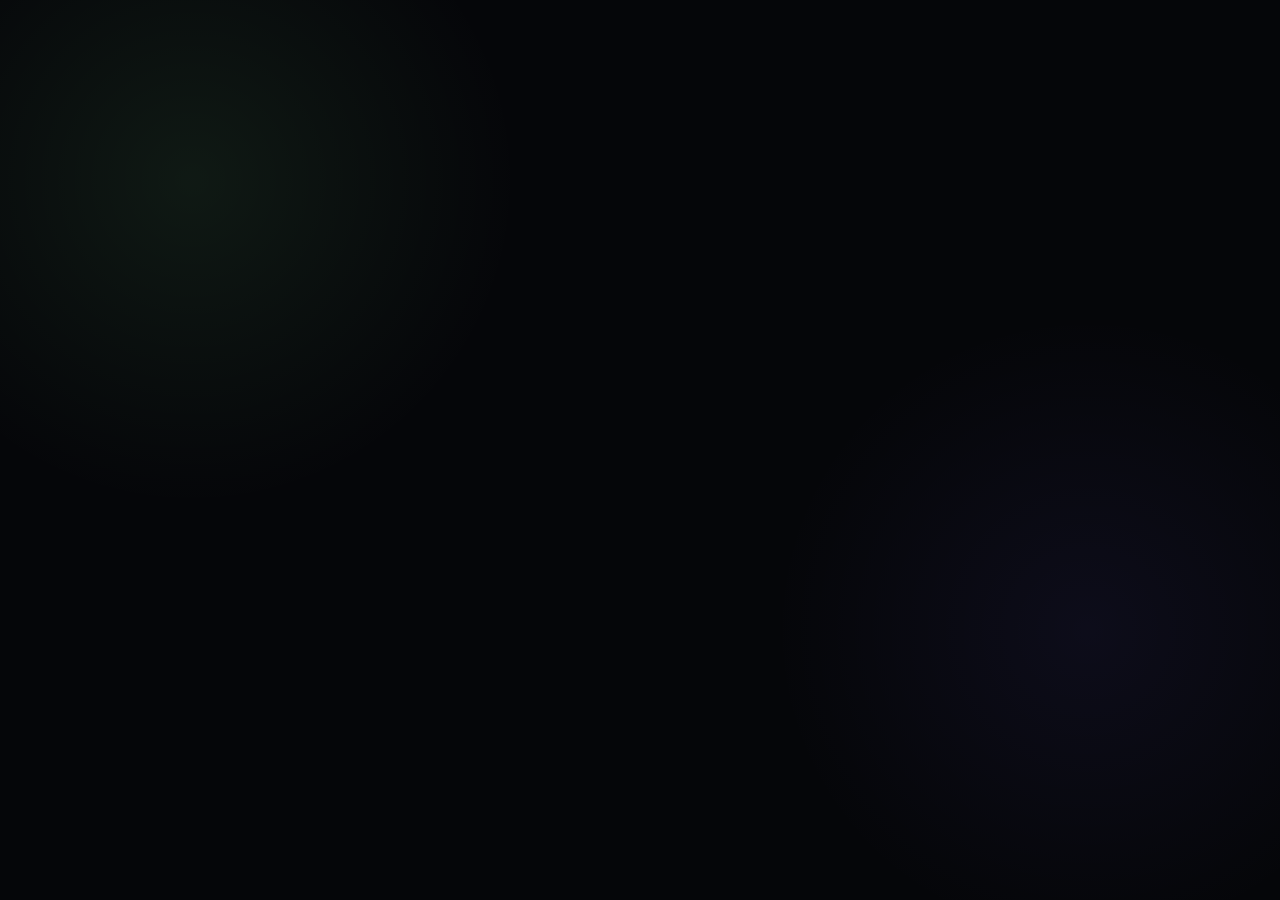
==== index.html @ 301a7017 "Update index.html" ====
<!DOCTYPE html>
<html lang="id">
<head>
<meta charset="UTF-8">
<meta name="viewport" content="width=device-width, initial-scale=1.0">

<meta name="description" content="Website resmi kelas XI IPS 1.">
<title>XI IPS 1 — Class Portal</title>

<style>
/* =====================================================
   GLOBAL
===================================================== */

*{
    box-sizing:border-box;
    margin:0;
    padding:0;
}

html{
    scroll-behavior:smooth;
}

body{
    font-family:Arial,Helvetica,sans-serif;
    background:#050609;
    color:#f5f7f6;
    line-height:1.6;
    overflow-x:hidden;
}

body::before{
    content:"";
    position:fixed;
    inset:0;
    z-index:-3;
    background:
        radial-gradient(circle at 15% 20%,rgba(140,255,152,.08),transparent 25%),
        radial-gradient(circle at 85% 70%,rgba(120,100,255,.07),transparent 25%),
        #050609;
}

a{
    color:inherit;
    text-decoration:none;
}

button,
input,
select{
    font:inherit;
}

button{
    cursor:pointer;
}

.container{
    width:min(1180px,92%);
    margin:auto;
}

.section{
    padding:110px 0;
}

.eyebrow{
    color:#8cff98;
    font-size:11px;
    font-weight:700;
    letter-spacing:3px;
}

.glass-card{
    border:1px solid rgba(255,255,255,.09);
    background:rgba(255,255,255,.045);
    backdrop-filter:blur(20px);
    -webkit-backdrop-filter:blur(20px);
    box-shadow:0 20px 60px rgba(0,0,0,.25);
}

span{
    color:inherit;
}


/* =====================================================
   PREMIUM LOADING
===================================================== */

#page-loader{
    position:fixed;
    inset:0;
    z-index:999999;

    display:flex;
    align-items:center;
    justify-content:center;

    background:
        radial-gradient(
            circle at 50% 45%,
            rgba(140,255,152,.13),
            transparent 32%
        ),
        #050609;

    opacity:1;
    visibility:visible;

    transition:
        opacity .65s ease,
        visibility .65s ease;

    overflow:hidden;
}

#page-loader::before{
    content:"";
    position:absolute;
    width:420px;
    height:420px;
    border-radius:50%;
    background:rgba(140,255,152,.07);
    filter:blur(80px);
    animation:loaderGlow 3s ease-in-out infinite;
}

.loader-content{
    position:relative;
    z-index:2;
    width:min(380px,85%);
    text-align:center;
    animation:loaderEnter .7s cubic-bezier(.2,.8,.2,1);
}

.loader-logo{
    width:76px;
    height:76px;
    margin:0 auto 20px;
    display:flex;
    align-items:center;
    justify-content:center;
    border:1px solid rgba(140,255,152,.35);
    border-radius:22px;
    background:rgba(255,255,255,.045);
    backdrop-filter:blur(20px);
    color:#8cff98;
    font-size:25px;
    font-weight:800;
    letter-spacing:2px;
    box-shadow:
        0 0 25px rgba(140,255,152,.12),
        inset 0 0 25px rgba(140,255,152,.03);
    animation:
        logoFloat 2.4s ease-in-out infinite,
        logoPulse 2s ease-in-out infinite;
}

.loader-title{
    color:#f7f9f8;
    font-size:27px;
    font-weight:800;
}

.loader-subtitle{
    margin-top:5px;
    color:#98a19b;
    font-size:12px;
    letter-spacing:3px;
}

.loader-bar{
    width:100%;
    height:5px;
    margin-top:30px;
    overflow:hidden;
    border-radius:20px;
    background:rgba(255,255,255,.08);
}

.loader-progress{
    width:0;
    height:100%;
    border-radius:20px;
    background:linear-gradient(
        90deg,
        #8cff98,
        #c5ffca,
        #8cff98
    );
    box-shadow:0 0 15px rgba(140,255,152,.7);
    animation:
        loadingProgress 1.8s
        cubic-bezier(.2,.8,.2,1)
        forwards;
}

.loader-status{
    margin-top:14px;
    color:#98a19b;
    font-size:12px;
    transition:opacity .25s ease;
}

#page-loader.loaded{
    opacity:0;
    visibility:hidden;
    pointer-events:none;
}

@keyframes loaderEnter{
    from{
        opacity:0;
        transform:translateY(20px) scale(.97);
    }
    to{
        opacity:1;
        transform:translateY(0) scale(1);
    }
}

@keyframes logoFloat{
    0%,100%{transform:translateY(0)}
    50%{transform:translateY(-7px)}
}

@keyframes logoPulse{
    0%,100%{
        box-shadow:
            0 0 25px rgba(140,255,152,.12),
            inset 0 0 25px rgba(140,255,152,.03);
    }
    50%{
        box-shadow:
            0 0 45px rgba(140,255,152,.25),
            inset 0 0 30px rgba(140,255,152,.06);
    }
}

@keyframes loaderGlow{
    0%,100%{
        transform:scale(.9);
        opacity:.5;
    }
    50%{
        transform:scale(1.15);
        opacity:.8;
    }
}

@keyframes loadingProgress{
    0%{width:0}
    35%{width:38%}
    70%{width:76%}
    100%{width:100%}
}


/* =====================================================
   HEADER
===================================================== */

.site-header{
    position:sticky;
    top:0;
    z-index:1000;
    border-bottom:1px solid rgba(255,255,255,.07);
    background:rgba(5,6,9,.72);
    backdrop-filter:blur(20px);
}

.nav-wrap{
    min-height:76px;
    display:flex;
    align-items:center;
    justify-content:space-between;
    gap:25px;
}

.brand{
    display:flex;
    align-items:center;
    gap:12px;
    min-width:max-content;
}

.brand-logo{
    width:42px;
    height:42px;
    border-radius:13px;
    display:flex;
    align-items:center;
    justify-content:center;
    color:#8cff98;
    font-weight:900;
    border:1px solid rgba(140,255,152,.3);
    background:rgba(140,255,152,.05);
}

.brand strong{
    display:block;
    font-size:15px;
}

.brand small{
    display:block;
    color:#7e8881;
    font-size:10px;
    letter-spacing:1.5px;
}

.site-nav{
    display:flex;
    gap:25px;
    align-items:center;
}

.site-nav a{
    color:#aeb6b0;
    font-size:13px;
    transition:.25s;
}

.site-nav a:hover{
    color:#8cff98;
}

.nav-actions{
    display:flex;
    align-items:center;
    gap:8px;
}

.icon-btn{
    width:38px;
    height:38px;
    border-radius:12px;
    border:1px solid rgba(255,255,255,.09);
    background:rgba(255,255,255,.04);
    color:#fff;
    transition:.25s;
}

.icon-btn:hover{
    color:#8cff98;
    border-color:rgba(140,255,152,.4);
    transform:translateY(-2px);
}

.nav-cta{
    padding:10px 15px;
    border-radius:12px;
    background:#8cff98;
    color:#071008;
    font-size:12px;
    font-weight:800;
}

.mobile-only{
    display:none;
}


/* =====================================================
   HERO
===================================================== */

.hero{
    min-height:calc(100vh - 76px);
    display:flex;
    align-items:center;
    padding:90px 0;
}

.hero-grid{
    display:grid;
    grid-template-columns:1.05fr .95fr;
    gap:70px;
    align-items:center;
}

.status-pill{
    width:max-content;
    display:flex;
    align-items:center;
    gap:8px;
    padding:8px 12px;
    border-radius:30px;
    border:1px solid rgba(140,255,152,.15);
    background:rgba(140,255,152,.04);
    color:#b5c0b8;
    font-size:10px;
    letter-spacing:1px;
}

.status-dot{
    width:7px;
    height:7px;
    border-radius:50%;
    background:#8cff98;
    box-shadow:0 0 12px #8cff98;
}

.status-arrow{
    color:#8cff98;
}

.hero h1{
    margin-top:20px;
    font-size:clamp(46px,7vw,82px);
    line-height:.98;
    letter-spacing:-4px;
}

.hero h1 span,
.section-heading h2 span,
.hero-card h2 span,
.closing h2 span{
    color:#8cff98;
}

.hero-lead{
    max-width:600px;
    margin-top:25px;
    color:#919b94;
    font-size:16px;
}

.hero-actions{
    display:flex;
    gap:12px;
    margin-top:30px;
    flex-wrap:wrap;
}

.btn{
    display:inline-flex;
    align-items:center;
    justify-content:center;
    gap:10px;
    padding:13px 18px;
    border-radius:13px;
    font-size:13px;
    font-weight:700;
    border:1px solid rgba(255,255,255,.1);
    transition:.25s;
}

.btn:hover{
    transform:translateY(-3px);
}

.btn-primary{
    color:#071008;
    background:#8cff98;
}

.btn-ghost{
    color:#fff;
    background:rgba(255,255,255,.04);
}

.hero-meta{
    display:flex;
    gap:40px;
    margin-top:50px;
}

.hero-meta div{
    display:flex;
    flex-direction:column;
}

.hero-meta strong{
    font-size:24px;
}

.hero-meta span{
    color:#707a73;
    font-size:11px;
}

.hero-card{
    padding:30px;
    border-radius:30px;
}

.hero-card-top{
    display:flex;
    justify-content:space-between;
}

.mini-label,
.hero-card-kicker{
    color:#707b73;
    font-size:10px;
    letter-spacing:2px;
}

.live-chip{
    display:flex;
    align-items:center;
    gap:7px;
    font-size:10px;
    color:#8cff98;
}

.live-chip i{
    width:6px;
    height:6px;
    border-radius:50%;
    background:#8cff98;
    box-shadow:0 0 10px #8cff98;
}

.hero-card-main{
    display:flex;
    justify-content:space-between;
    align-items:center;
    gap:20px;
    padding:60px 0;
}

.hero-card h2{
    font-size:42px;
    line-height:1;
    margin-top:8px;
}

.hero-card p{
    max-width:350px;
    margin-top:15px;
    color:#7d8780;
    font-size:13px;
}

.hero-orb{
    width:130px;
    height:130px;
    flex:none;
    border-radius:40px;
    display:flex;
    align-items:center;
    justify-content:center;
    border:1px solid rgba(140,255,152,.3);
    background:
        radial-gradient(circle,#8cff9822,transparent 65%),
        #111611;
    color:#8cff98;
    font-size:35px;
    font-weight:900;
    box-shadow:0 0 50px rgba(140,255,152,.1);
}

.hero-card-stats{
    display:grid;
    grid-template-columns:repeat(3,1fr);
    border-top:1px solid rgba(255,255,255,.08);
    padding-top:20px;
    gap:15px;
}

.hero-card-stats span{
    display:block;
    color:#69736c;
    font-size:10px;
}

.hero-card-stats strong{
    display:block;
    margin-top:5px;
    font-size:12px;
}


/* =====================================================
   SECTION
===================================================== */

.section-heading{
    display:flex;
    justify-content:space-between;
    gap:40px;
    align-items:end;
    margin-bottom:45px;
}

.section-heading h2{
    margin-top:10px;
    font-size:clamp(40px,5vw,65px);
    line-height:.95;
    letter-spacing:-3px;
}

.section-heading > p{
    max-width:430px;
    color:#7f8982;
    font-size:14px;
}


/* =====================================================
   FEATURES
===================================================== */

.feature-grid{
    display:grid;
    grid-template-columns:repeat(3,1fr);
    gap:16px;
}

.feature-card{
    position:relative;
    padding:30px;
    min-height:240px;
    border-radius:24px;
    transition:.3s;
}

.feature-card:hover{
    transform:translateY(-6px);
    border-color:rgba(140,255,152,.2);
}

.card-index{
    color:#5d675f;
    font-size:10px;
}

.feature-icon{
    color:#8cff98;
    font-size:30px;
    margin:25px 0 15px;
}

.feature-card h3{
    font-size:18px;
}

.feature-card p{
    margin-top:8px;
    color:#78827b;
    font-size:13px;
}


/* =====================================================
   SISWA
===================================================== */

.toolbar{
    display:flex;
    gap:12px;
    padding:14px;
    border-radius:18px;
    margin-bottom:25px;
}

.search-field{
    flex:1;
    display:flex;
    align-items:center;
    gap:10px;
}

.search-field span{
    color:#8cff98;
    font-size:20px;
}

.search-field input{
    width:100%;
    border:0;
    outline:0;
    background:none;
    color:#fff;
}

.toolbar select{
    min-width:130px;
    border:1px solid rgba(255,255,255,.08);
    border-radius:11px;
    background:#101211;
    color:#fff;
    padding:8px 12px;
    outline:0;
}

.student-grid{
    display:grid;
    grid-template-columns:repeat(3,1fr);
    gap:12px;
}

.student-card{
    display:flex;
    align-items:center;
    gap:13px;
    padding:17px;
    border-radius:18px;
}

.avatar{
    width:45px;
    height:45px;
    border-radius:14px;
    display:flex;
    align-items:center;
    justify-content:center;
    flex:none;
    background:rgba(140,255,152,.08);
    border:1px solid rgba(140,255,152,.18);
    color:#8cff98;
    font-size:12px;
    font-weight:800;
}

.student-card h3{
    font-size:13px;
}

.student-card p{
    color:#707a73;
    font-size:10px;
}

.tag{
    margin-left:auto;
    padding:5px 8px;
    border-radius:8px;
    background:rgba(140,255,152,.07);
    color:#8cff98;
    font-size:9px;
    white-space:nowrap;
}


/* =====================================================
   JADWAL
===================================================== */

.schedule{
    overflow:hidden;
    border-radius:22px;
}

.schedule-row{
    display:grid;
    grid-template-columns:150px 1fr 200px;
    gap:20px;
    padding:17px 22px;
    border-bottom:1px solid rgba(255,255,255,.06);
    font-size:13px;
}

.schedule-row:last-child{
    border-bottom:0;
}

.schedule-row span:last-child{
    color:#8cff98;
}

.schedule-head{
    color:#667069;
    font-size:10px;
    letter-spacing:1px;
    text-transform:uppercase;
}


/* =====================================================
   NEXT CLASS
===================================================== */

.next-class{
    margin-top:25px;
    padding:22px;
    border-radius:20px;
    display:flex;
    align-items:center;
    justify-content:space-between;
    gap:20px;
}

.next-class small{
    color:#69736c;
}

.next-class strong{
    display:block;
    margin-top:3px;
    color:#8cff98;
    font-size:20px;
}


/* =====================================================
   TUGAS
===================================================== */

.task-grid{
    display:grid;
    grid-template-columns:repeat(3,1fr);
    gap:16px;
}

.task-card{
    padding:25px;
    border-radius:22px;
}

.task-top{
    display:flex;
    justify-content:space-between;
    align-items:center;
}

.done-button{
    width:30px;
    height:30px;
    border-radius:50%;
    border:1px solid rgba(140,255,152,.3);
    background:transparent;
    color:#8cff98;
}

.task-card h3{
    margin-top:22px;
    font-size:17px;
}

.task-card p{
    margin-top:8px;
    color:#747e77;
    font-size:12px;
}

.task-date{
    display:block;
    margin-top:20px;
    color:#8cff98;
    font-size:10px;
}


/* =====================================================
   CLASS MOMENTS
===================================================== */

.class-moments{
    padding:110px 0;
}

.moments-header{
    display:flex;
    justify-content:space-between;
    align-items:end;
    gap:30px;
    margin-bottom:35px;
}

.moments-header h2{
    margin-top:10px;
    font-size:clamp(40px,5vw,65px);
    line-height:.95;
    letter-spacing:-3px;
}

.moments-header h2 span{
    color:#8cff98;
}

.moments-header p{
    max-width:420px;
    color:#7c867f;
    font-size:13px;
}

.add-photo{
    display:inline-flex;
    align-items:center;
    gap:8px;
    padding:12px 16px;
    border:1px solid rgba(140,255,152,.2);
    border-radius:12px;
    background:rgba(140,255,152,.07);
    color:#8cff98;
    font-weight:700;
    font-size:12px;
}

.add-photo:hover{
    background:rgba(140,255,152,.13);
}

#gallery{
    display:grid;
    grid-template-columns:repeat(4,1fr);
    gap:15px;
}

.photo-card{
    position:relative;
    min-height:220px;
    overflow:hidden;
    border-radius:22px;
    border:1px solid rgba(255,255,255,.08);
    background:#0d100e;
}

.photo-card img{
    width:100%;
    height:220px;
    display:block;
    object-fit:cover;
}

.photo-overlay{
    position:absolute;
    inset:auto 0 0;
    padding:15px;
    display:flex;
    justify-content:space-between;
    align-items:center;
    background:linear-gradient(transparent,rgba(0,0,0,.85));
}

.photo-name{
    color:#fff;
    font-size:11px;
}

.delete-photo{
    width:32px;
    height:32px;
    display:flex;
    align-items:center;
    justify-content:center;
    border:1px solid rgba(255,255,255,.12);
    border-radius:10px;
    background:rgba(0,0,0,.45);
    color:#ff7777;
}

.empty-gallery{
    grid-column:1/-1;
    padding:55px 20px;
    text-align:center;
    border:1px dashed rgba(255,255,255,.1);
    border-radius:22px;
    color:#667069;
}

.empty-gallery strong{
    display:block;
    color:#9aa39c;
    margin-bottom:5px;
}


/* =====================================================
   GALERI
===================================================== */

.gallery-grid{
    display:grid;
    grid-template-columns:repeat(4,1fr);
    gap:15px;
}

.gallery-card{
    text-align:left;
    padding:0;
    overflow:hidden;
    border:1px solid rgba(255,255,255,.08);
    border-radius:22px;
    background:#0c0f0d;
    color:#fff;
    transition:.3s;
}

.gallery-card:hover{
    transform:translateY(-6px);
    border-color:rgba(140,255,152,.3);
}

.gallery-art{
    height:200px;
    display:flex;
    align-items:center;
    justify-content:center;
    font-size:45px;
}

.gallery-art.green{
    background:radial-gradient(circle,#8cff9820,transparent 60%),#101610;
}

.gallery-art.blue{
    background:radial-gradient(circle,#6fa8ff20,transparent 60%),#0d1015;
}

.gallery-art.amber{
    background:radial-gradient(circle,#ffc66f20,transparent 60%),#15120d;
}

.gallery-art.purple{
    background:radial-gradient(circle,#a87cff20,transparent 60%),#120e16;
}

.gallery-card > span{
    display:flex;
    justify-content:space-between;
    padding:17px;
    font-size:12px;
}


/* =====================================================
   PENGUMUMAN
===================================================== */

.announcement{
    display:flex;
    align-items:center;
    justify-content:space-between;
    gap:30px;
    padding:45px;
    border-radius:30px;
}

.announcement h2{
    margin-top:10px;
    font-size:42px;
    line-height:1;
}

.announcement h2 span{
    color:#8cff98;
}

.announcement p:not(.eyebrow){
    margin-top:15px;
    color:#78827b;
    font-size:13px;
}


/* =====================================================
   CLOSING
===================================================== */

.closing{
    padding:130px 0;
    text-align:center;
}

.closing h2{
    margin-top:15px;
    font-size:clamp(45px,7vw,80px);
    line-height:.95;
    letter-spacing:-4px;
}

.closing p:not(.eyebrow){
    margin:20px auto 30px;
    color:#78827b;
}


/* =====================================================
   FOOTER
===================================================== */

.site-footer{
    padding:65px 0 25px;
    border-top:1px solid rgba(255,255,255,.07);
    background:#040505;
}

.footer-grid{
    display:grid;
    grid-template-columns:2fr 1fr 1fr 1fr;
    gap:40px;
}

.footer-grid h4{
    margin-bottom:15px;
    font-size:12px;
    color:#fff;
}

.footer-grid a,
.footer-grid span{
    display:block;
    margin-bottom:8px;
    color:#69736c;
    font-size:11px;
}

.footer-grid a:hover{
    color:#8cff98;
}

.footer-note{
    max-width:300px;
    margin-top:15px;
    color:#626c65;
    font-size:11px;
}

.footer-bottom{
    display:flex;
    justify-content:space-between;
    margin-top:50px;
    padding-top:20px;
    border-top:1px solid rgba(255,255,255,.06);
    color:#4e5751;
    font-size:10px;
}


/* =====================================================
   MODAL
===================================================== */

.modal{
    position:fixed;
    inset:0;
    z-index:99998;
    display:none;
    align-items:center;
    justify-content:center;
    padding:20px;
    background:rgba(0,0,0,.75);
    backdrop-filter:blur(12px);
}

.modal.show{
    display:flex;
}

.modal-card{
    width:min(500px,100%);
    padding:45px;
    border-radius:28px;
    border:1px solid rgba(255,255,255,.1);
    background:#0d100e;
    text-align:center;
}

.modal-icon{
    font-size:45px;
    margin-bottom:20px;
}

.modal-card h2{
    margin-top:10px;
}

.modal-card p:last-child{
    margin-top:10px;
    color:#747e77;
    font-size:13px;
}

.modal-close{
    position:absolute;
    top:25px;
    right:25px;
    width:42px;
    height:42px;
    border:1px solid rgba(255,255,255,.1);
    border-radius:50%;
    background:rgba(255,255,255,.05);
    color:#fff
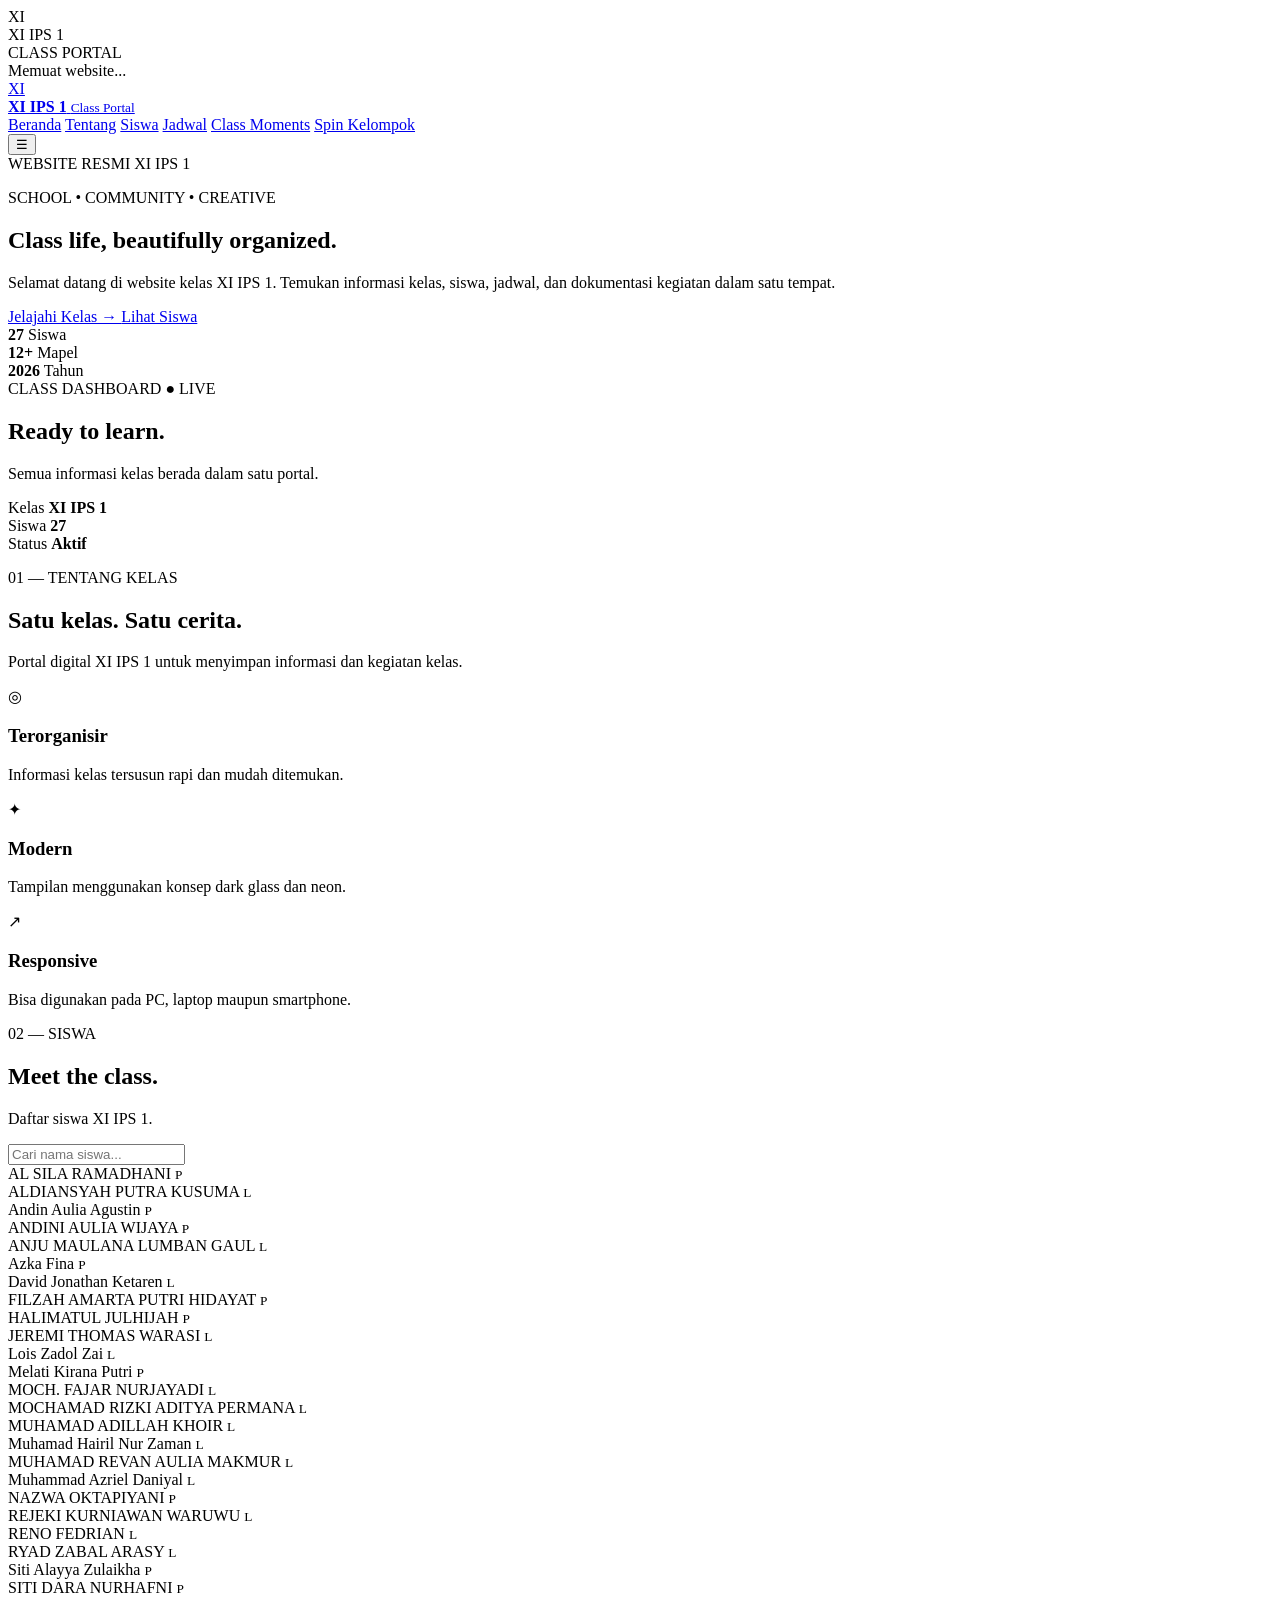
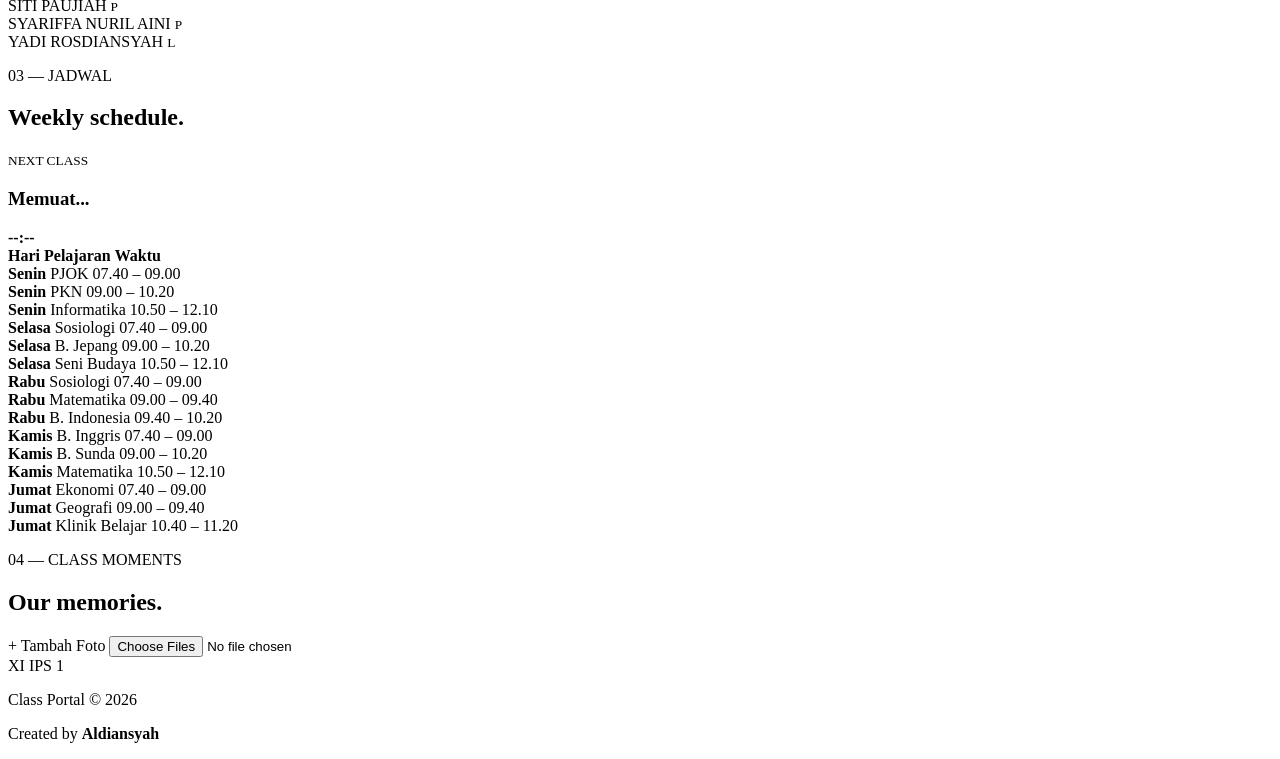
==== commit 680af7d9: "Update index.html" ====
--- a/index.html
+++ b/index.html
@@ -1,1179 +1,482 @@
 <!DOCTYPE html>
 <html lang="id">
 <head>
-<meta charset="UTF-8">
-<meta name="viewport" content="width=device-width, initial-scale=1.0">
-
-<meta name="description" content="Website resmi kelas XI IPS 1.">
-<title>XI IPS 1 — Class Portal</title>
-
-<style>
-/* =====================================================
-   GLOBAL
-===================================================== */
-
-*{
-    box-sizing:border-box;
-    margin:0;
-    padding:0;
-}
-
-html{
-    scroll-behavior:smooth;
-}
-
-body{
-    font-family:Arial,Helvetica,sans-serif;
-    background:#050609;
-    color:#f5f7f6;
-    line-height:1.6;
-    overflow-x:hidden;
-}
-
-body::before{
-    content:"";
-    position:fixed;
-    inset:0;
-    z-index:-3;
-    background:
-        radial-gradient(circle at 15% 20%,rgba(140,255,152,.08),transparent 25%),
-        radial-gradient(circle at 85% 70%,rgba(120,100,255,.07),transparent 25%),
-        #050609;
-}
-
-a{
-    color:inherit;
-    text-decoration:none;
-}
-
-button,
-input,
-select{
-    font:inherit;
-}
-
-button{
-    cursor:pointer;
-}
-
-.container{
-    width:min(1180px,92%);
-    margin:auto;
-}
-
-.section{
-    padding:110px 0;
-}
-
-.eyebrow{
-    color:#8cff98;
-    font-size:11px;
-    font-weight:700;
-    letter-spacing:3px;
-}
-
-.glass-card{
-    border:1px solid rgba(255,255,255,.09);
-    background:rgba(255,255,255,.045);
-    backdrop-filter:blur(20px);
-    -webkit-backdrop-filter:blur(20px);
-    box-shadow:0 20px 60px rgba(0,0,0,.25);
-}
-
-span{
-    color:inherit;
-}
-
-
-/* =====================================================
-   PREMIUM LOADING
-===================================================== */
-
-#page-loader{
-    position:fixed;
-    inset:0;
-    z-index:999999;
-
-    display:flex;
-    align-items:center;
-    justify-content:center;
-
-    background:
-        radial-gradient(
-            circle at 50% 45%,
-            rgba(140,255,152,.13),
-            transparent 32%
-        ),
-        #050609;
-
-    opacity:1;
-    visibility:visible;
-
-    transition:
-        opacity .65s ease,
-        visibility .65s ease;
-
-    overflow:hidden;
-}
-
-#page-loader::before{
-    content:"";
-    position:absolute;
-    width:420px;
-    height:420px;
-    border-radius:50%;
-    background:rgba(140,255,152,.07);
-    filter:blur(80px);
-    animation:loaderGlow 3s ease-in-out infinite;
-}
-
-.loader-content{
-    position:relative;
-    z-index:2;
-    width:min(380px,85%);
-    text-align:center;
-    animation:loaderEnter .7s cubic-bezier(.2,.8,.2,1);
-}
-
-.loader-logo{
-    width:76px;
-    height:76px;
-    margin:0 auto 20px;
-    display:flex;
-    align-items:center;
-    justify-content:center;
-    border:1px solid rgba(140,255,152,.35);
-    border-radius:22px;
-    background:rgba(255,255,255,.045);
-    backdrop-filter:blur(20px);
-    color:#8cff98;
-    font-size:25px;
-    font-weight:800;
-    letter-spacing:2px;
-    box-shadow:
-        0 0 25px rgba(140,255,152,.12),
-        inset 0 0 25px rgba(140,255,152,.03);
-    animation:
-        logoFloat 2.4s ease-in-out infinite,
-        logoPulse 2s ease-in-out infinite;
-}
-
-.loader-title{
-    color:#f7f9f8;
-    font-size:27px;
-    font-weight:800;
-}
-
-.loader-subtitle{
-    margin-top:5px;
-    color:#98a19b;
-    font-size:12px;
-    letter-spacing:3px;
-}
-
-.loader-bar{
-    width:100%;
-    height:5px;
-    margin-top:30px;
-    overflow:hidden;
-    border-radius:20px;
-    background:rgba(255,255,255,.08);
-}
-
-.loader-progress{
-    width:0;
-    height:100%;
-    border-radius:20px;
-    background:linear-gradient(
-        90deg,
-        #8cff98,
-        #c5ffca,
-        #8cff98
-    );
-    box-shadow:0 0 15px rgba(140,255,152,.7);
-    animation:
-        loadingProgress 1.8s
-        cubic-bezier(.2,.8,.2,1)
-        forwards;
-}
-
-.loader-status{
-    margin-top:14px;
-    color:#98a19b;
-    font-size:12px;
-    transition:opacity .25s ease;
-}
-
-#page-loader.loaded{
-    opacity:0;
-    visibility:hidden;
-    pointer-events:none;
-}
-
-@keyframes loaderEnter{
-    from{
-        opacity:0;
-        transform:translateY(20px) scale(.97);
-    }
-    to{
-        opacity:1;
-        transform:translateY(0) scale(1);
-    }
-}
-
-@keyframes logoFloat{
-    0%,100%{transform:translateY(0)}
-    50%{transform:translateY(-7px)}
-}
-
-@keyframes logoPulse{
-    0%,100%{
-        box-shadow:
-            0 0 25px rgba(140,255,152,.12),
-            inset 0 0 25px rgba(140,255,152,.03);
-    }
-    50%{
-        box-shadow:
-            0 0 45px rgba(140,255,152,.25),
-            inset 0 0 30px rgba(140,255,152,.06);
-    }
-}
-
-@keyframes loaderGlow{
-    0%,100%{
-        transform:scale(.9);
-        opacity:.5;
-    }
-    50%{
-        transform:scale(1.15);
-        opacity:.8;
-    }
-}
-
-@keyframes loadingProgress{
-    0%{width:0}
-    35%{width:38%}
-    70%{width:76%}
-    100%{width:100%}
-}
-
-
-/* =====================================================
-   HEADER
-===================================================== */
-
-.site-header{
-    position:sticky;
-    top:0;
-    z-index:1000;
-    border-bottom:1px solid rgba(255,255,255,.07);
-    background:rgba(5,6,9,.72);
-    backdrop-filter:blur(20px);
-}
-
-.nav-wrap{
-    min-height:76px;
-    display:flex;
-    align-items:center;
-    justify-content:space-between;
-    gap:25px;
-}
-
-.brand{
-    display:flex;
-    align-items:center;
-    gap:12px;
-    min-width:max-content;
-}
-
-.brand-logo{
-    width:42px;
-    height:42px;
-    border-radius:13px;
-    display:flex;
-    align-items:center;
-    justify-content:center;
-    color:#8cff98;
-    font-weight:900;
-    border:1px solid rgba(140,255,152,.3);
-    background:rgba(140,255,152,.05);
-}
-
-.brand strong{
-    display:block;
-    font-size:15px;
-}
-
-.brand small{
-    display:block;
-    color:#7e8881;
-    font-size:10px;
-    letter-spacing:1.5px;
-}
-
-.site-nav{
-    display:flex;
-    gap:25px;
-    align-items:center;
-}
-
-.site-nav a{
-    color:#aeb6b0;
-    font-size:13px;
-    transition:.25s;
-}
-
-.site-nav a:hover{
-    color:#8cff98;
-}
-
-.nav-actions{
-    display:flex;
-    align-items:center;
-    gap:8px;
-}
-
-.icon-btn{
-    width:38px;
-    height:38px;
-    border-radius:12px;
-    border:1px solid rgba(255,255,255,.09);
-    background:rgba(255,255,255,.04);
-    color:#fff;
-    transition:.25s;
-}
-
-.icon-btn:hover{
-    color:#8cff98;
-    border-color:rgba(140,255,152,.4);
-    transform:translateY(-2px);
-}
-
-.nav-cta{
-    padding:10px 15px;
-    border-radius:12px;
-    background:#8cff98;
-    color:#071008;
-    font-size:12px;
-    font-weight:800;
-}
-
-.mobile-only{
-    display:none;
-}
-
-
-/* =====================================================
-   HERO
-===================================================== */
-
-.hero{
-    min-height:calc(100vh - 76px);
-    display:flex;
-    align-items:center;
-    padding:90px 0;
-}
-
-.hero-grid{
-    display:grid;
-    grid-template-columns:1.05fr .95fr;
-    gap:70px;
-    align-items:center;
-}
-
-.status-pill{
-    width:max-content;
-    display:flex;
-    align-items:center;
-    gap:8px;
-    padding:8px 12px;
-    border-radius:30px;
-    border:1px solid rgba(140,255,152,.15);
-    background:rgba(140,255,152,.04);
-    color:#b5c0b8;
-    font-size:10px;
-    letter-spacing:1px;
-}
-
-.status-dot{
-    width:7px;
-    height:7px;
-    border-radius:50%;
-    background:#8cff98;
-    box-shadow:0 0 12px #8cff98;
-}
-
-.status-arrow{
-    color:#8cff98;
-}
-
-.hero h1{
-    margin-top:20px;
-    font-size:clamp(46px,7vw,82px);
-    line-height:.98;
-    letter-spacing:-4px;
-}
-
-.hero h1 span,
-.section-heading h2 span,
-.hero-card h2 span,
-.closing h2 span{
-    color:#8cff98;
-}
-
-.hero-lead{
-    max-width:600px;
-    margin-top:25px;
-    color:#919b94;
-    font-size:16px;
-}
-
-.hero-actions{
-    display:flex;
-    gap:12px;
-    margin-top:30px;
-    flex-wrap:wrap;
-}
-
-.btn{
-    display:inline-flex;
-    align-items:center;
-    justify-content:center;
-    gap:10px;
-    padding:13px 18px;
-    border-radius:13px;
-    font-size:13px;
-    font-weight:700;
-    border:1px solid rgba(255,255,255,.1);
-    transition:.25s;
-}
-
-.btn:hover{
-    transform:translateY(-3px);
-}
-
-.btn-primary{
-    color:#071008;
-    background:#8cff98;
-}
-
-.btn-ghost{
-    color:#fff;
-    background:rgba(255,255,255,.04);
-}
-
-.hero-meta{
-    display:flex;
-    gap:40px;
-    margin-top:50px;
-}
-
-.hero-meta div{
-    display:flex;
-    flex-direction:column;
-}
-
-.hero-meta strong{
-    font-size:24px;
-}
-
-.hero-meta span{
-    color:#707a73;
-    font-size:11px;
-}
-
-.hero-card{
-    padding:30px;
-    border-radius:30px;
-}
-
-.hero-card-top{
-    display:flex;
-    justify-content:space-between;
-}
-
-.mini-label,
-.hero-card-kicker{
-    color:#707b73;
-    font-size:10px;
-    letter-spacing:2px;
-}
-
-.live-chip{
-    display:flex;
-    align-items:center;
-    gap:7px;
-    font-size:10px;
-    color:#8cff98;
-}
-
-.live-chip i{
-    width:6px;
-    height:6px;
-    border-radius:50%;
-    background:#8cff98;
-    box-shadow:0 0 10px #8cff98;
-}
-
-.hero-card-main{
-    display:flex;
-    justify-content:space-between;
-    align-items:center;
-    gap:20px;
-    padding:60px 0;
-}
-
-.hero-card h2{
-    font-size:42px;
-    line-height:1;
-    margin-top:8px;
-}
-
-.hero-card p{
-    max-width:350px;
-    margin-top:15px;
-    color:#7d8780;
-    font-size:13px;
-}
-
-.hero-orb{
-    width:130px;
-    height:130px;
-    flex:none;
-    border-radius:40px;
-    display:flex;
-    align-items:center;
-    justify-content:center;
-    border:1px solid rgba(140,255,152,.3);
-    background:
-        radial-gradient(circle,#8cff9822,transparent 65%),
-        #111611;
-    color:#8cff98;
-    font-size:35px;
-    font-weight:900;
-    box-shadow:0 0 50px rgba(140,255,152,.1);
-}
-
-.hero-card-stats{
-    display:grid;
-    grid-template-columns:repeat(3,1fr);
-    border-top:1px solid rgba(255,255,255,.08);
-    padding-top:20px;
-    gap:15px;
-}
-
-.hero-card-stats span{
-    display:block;
-    color:#69736c;
-    font-size:10px;
-}
-
-.hero-card-stats strong{
-    display:block;
-    margin-top:5px;
-    font-size:12px;
-}
-
-
-/* =====================================================
-   SECTION
-===================================================== */
-
-.section-heading{
-    display:flex;
-    justify-content:space-between;
-    gap:40px;
-    align-items:end;
-    margin-bottom:45px;
-}
-
-.section-heading h2{
-    margin-top:10px;
-    font-size:clamp(40px,5vw,65px);
-    line-height:.95;
-    letter-spacing:-3px;
-}
-
-.section-heading > p{
-    max-width:430px;
-    color:#7f8982;
-    font-size:14px;
-}
-
-
-/* =====================================================
-   FEATURES
-===================================================== */
-
-.feature-grid{
-    display:grid;
-    grid-template-columns:repeat(3,1fr);
-    gap:16px;
-}
-
-.feature-card{
-    position:relative;
-    padding:30px;
-    min-height:240px;
-    border-radius:24px;
-    transition:.3s;
-}
-
-.feature-card:hover{
-    transform:translateY(-6px);
-    border-color:rgba(140,255,152,.2);
-}
-
-.card-index{
-    color:#5d675f;
-    font-size:10px;
-}
-
-.feature-icon{
-    color:#8cff98;
-    font-size:30px;
-    margin:25px 0 15px;
-}
-
-.feature-card h3{
-    font-size:18px;
-}
-
-.feature-card p{
-    margin-top:8px;
-    color:#78827b;
-    font-size:13px;
-}
-
-
-/* =====================================================
-   SISWA
-===================================================== */
-
-.toolbar{
-    display:flex;
-    gap:12px;
-    padding:14px;
-    border-radius:18px;
-    margin-bottom:25px;
-}
-
-.search-field{
-    flex:1;
-    display:flex;
-    align-items:center;
-    gap:10px;
-}
-
-.search-field span{
-    color:#8cff98;
-    font-size:20px;
-}
-
-.search-field input{
-    width:100%;
-    border:0;
-    outline:0;
-    background:none;
-    color:#fff;
-}
-
-.toolbar select{
-    min-width:130px;
-    border:1px solid rgba(255,255,255,.08);
-    border-radius:11px;
-    background:#101211;
-    color:#fff;
-    padding:8px 12px;
-    outline:0;
-}
-
-.student-grid{
-    display:grid;
-    grid-template-columns:repeat(3,1fr);
-    gap:12px;
-}
-
-.student-card{
-    display:flex;
-    align-items:center;
-    gap:13px;
-    padding:17px;
-    border-radius:18px;
-}
-
-.avatar{
-    width:45px;
-    height:45px;
-    border-radius:14px;
-    display:flex;
-    align-items:center;
-    justify-content:center;
-    flex:none;
-    background:rgba(140,255,152,.08);
-    border:1px solid rgba(140,255,152,.18);
-    color:#8cff98;
-    font-size:12px;
-    font-weight:800;
-}
-
-.student-card h3{
-    font-size:13px;
-}
-
-.student-card p{
-    color:#707a73;
-    font-size:10px;
-}
-
-.tag{
-    margin-left:auto;
-    padding:5px 8px;
-    border-radius:8px;
-    background:rgba(140,255,152,.07);
-    color:#8cff98;
-    font-size:9px;
-    white-space:nowrap;
-}
-
-
-/* =====================================================
-   JADWAL
-===================================================== */
-
-.schedule{
-    overflow:hidden;
-    border-radius:22px;
-}
-
-.schedule-row{
-    display:grid;
-    grid-template-columns:150px 1fr 200px;
-    gap:20px;
-    padding:17px 22px;
-    border-bottom:1px solid rgba(255,255,255,.06);
-    font-size:13px;
-}
-
-.schedule-row:last-child{
-    border-bottom:0;
-}
-
-.schedule-row span:last-child{
-    color:#8cff98;
-}
-
-.schedule-head{
-    color:#667069;
-    font-size:10px;
-    letter-spacing:1px;
-    text-transform:uppercase;
-}
-
-
-/* =====================================================
-   NEXT CLASS
-===================================================== */
-
-.next-class{
-    margin-top:25px;
-    padding:22px;
-    border-radius:20px;
-    display:flex;
-    align-items:center;
-    justify-content:space-between;
-    gap:20px;
-}
-
-.next-class small{
-    color:#69736c;
-}
-
-.next-class strong{
-    display:block;
-    margin-top:3px;
-    color:#8cff98;
-    font-size:20px;
-}
-
-
-/* =====================================================
-   TUGAS
-===================================================== */
-
-.task-grid{
-    display:grid;
-    grid-template-columns:repeat(3,1fr);
-    gap:16px;
-}
-
-.task-card{
-    padding:25px;
-    border-radius:22px;
-}
-
-.task-top{
-    display:flex;
-    justify-content:space-between;
-    align-items:center;
-}
-
-.done-button{
-    width:30px;
-    height:30px;
-    border-radius:50%;
-    border:1px solid rgba(140,255,152,.3);
-    background:transparent;
-    color:#8cff98;
-}
-
-.task-card h3{
-    margin-top:22px;
-    font-size:17px;
-}
-
-.task-card p{
-    margin-top:8px;
-    color:#747e77;
-    font-size:12px;
-}
-
-.task-date{
-    display:block;
-    margin-top:20px;
-    color:#8cff98;
-    font-size:10px;
-}
-
-
-/* =====================================================
-   CLASS MOMENTS
-===================================================== */
-
-.class-moments{
-    padding:110px 0;
-}
-
-.moments-header{
-    display:flex;
-    justify-content:space-between;
-    align-items:end;
-    gap:30px;
-    margin-bottom:35px;
-}
-
-.moments-header h2{
-    margin-top:10px;
-    font-size:clamp(40px,5vw,65px);
-    line-height:.95;
-    letter-spacing:-3px;
-}
-
-.moments-header h2 span{
-    color:#8cff98;
-}
-
-.moments-header p{
-    max-width:420px;
-    color:#7c867f;
-    font-size:13px;
-}
-
-.add-photo{
-    display:inline-flex;
-    align-items:center;
-    gap:8px;
-    padding:12px 16px;
-    border:1px solid rgba(140,255,152,.2);
-    border-radius:12px;
-    background:rgba(140,255,152,.07);
-    color:#8cff98;
-    font-weight:700;
-    font-size:12px;
-}
-
-.add-photo:hover{
-    background:rgba(140,255,152,.13);
-}
-
-#gallery{
-    display:grid;
-    grid-template-columns:repeat(4,1fr);
-    gap:15px;
-}
-
-.photo-card{
-    position:relative;
-    min-height:220px;
-    overflow:hidden;
-    border-radius:22px;
-    border:1px solid rgba(255,255,255,.08);
-    background:#0d100e;
-}
-
-.photo-card img{
-    width:100%;
-    height:220px;
-    display:block;
-    object-fit:cover;
-}
-
-.photo-overlay{
-    position:absolute;
-    inset:auto 0 0;
-    padding:15px;
-    display:flex;
-    justify-content:space-between;
-    align-items:center;
-    background:linear-gradient(transparent,rgba(0,0,0,.85));
-}
-
-.photo-name{
-    color:#fff;
-    font-size:11px;
-}
-
-.delete-photo{
-    width:32px;
-    height:32px;
-    display:flex;
-    align-items:center;
-    justify-content:center;
-    border:1px solid rgba(255,255,255,.12);
-    border-radius:10px;
-    background:rgba(0,0,0,.45);
-    color:#ff7777;
-}
-
-.empty-gallery{
-    grid-column:1/-1;
-    padding:55px 20px;
-    text-align:center;
-    border:1px dashed rgba(255,255,255,.1);
-    border-radius:22px;
-    color:#667069;
-}
-
-.empty-gallery strong{
-    display:block;
-    color:#9aa39c;
-    margin-bottom:5px;
-}
-
-
-/* =====================================================
-   GALERI
-===================================================== */
-
-.gallery-grid{
-    display:grid;
-    grid-template-columns:repeat(4,1fr);
-    gap:15px;
-}
-
-.gallery-card{
-    text-align:left;
-    padding:0;
-    overflow:hidden;
-    border:1px solid rgba(255,255,255,.08);
-    border-radius:22px;
-    background:#0c0f0d;
-    color:#fff;
-    transition:.3s;
-}
-
-.gallery-card:hover{
-    transform:translateY(-6px);
-    border-color:rgba(140,255,152,.3);
-}
-
-.gallery-art{
-    height:200px;
-    display:flex;
-    align-items:center;
-    justify-content:center;
-    font-size:45px;
-}
-
-.gallery-art.green{
-    background:radial-gradient(circle,#8cff9820,transparent 60%),#101610;
-}
-
-.gallery-art.blue{
-    background:radial-gradient(circle,#6fa8ff20,transparent 60%),#0d1015;
-}
-
-.gallery-art.amber{
-    background:radial-gradient(circle,#ffc66f20,transparent 60%),#15120d;
-}
-
-.gallery-art.purple{
-    background:radial-gradient(circle,#a87cff20,transparent 60%),#120e16;
-}
-
-.gallery-card > span{
-    display:flex;
-    justify-content:space-between;
-    padding:17px;
-    font-size:12px;
-}
-
-
-/* =====================================================
-   PENGUMUMAN
-===================================================== */
-
-.announcement{
-    display:flex;
-    align-items:center;
-    justify-content:space-between;
-    gap:30px;
-    padding:45px;
-    border-radius:30px;
-}
-
-.announcement h2{
-    margin-top:10px;
-    font-size:42px;
-    line-height:1;
-}
-
-.announcement h2 span{
-    color:#8cff98;
-}
-
-.announcement p:not(.eyebrow){
-    margin-top:15px;
-    color:#78827b;
-    font-size:13px;
-}
-
-
-/* =====================================================
-   CLOSING
-===================================================== */
-
-.closing{
-    padding:130px 0;
-    text-align:center;
-}
-
-.closing h2{
-    margin-top:15px;
-    font-size:clamp(45px,7vw,80px);
-    line-height:.95;
-    letter-spacing:-4px;
-}
-
-.closing p:not(.eyebrow){
-    margin:20px auto 30px;
-    color:#78827b;
-}
-
-
-/* =====================================================
-   FOOTER
-===================================================== */
-
-.site-footer{
-    padding:65px 0 25px;
-    border-top:1px solid rgba(255,255,255,.07);
-    background:#040505;
-}
-
-.footer-grid{
-    display:grid;
-    grid-template-columns:2fr 1fr 1fr 1fr;
-    gap:40px;
-}
-
-.footer-grid h4{
-    margin-bottom:15px;
-    font-size:12px;
-    color:#fff;
-}
-
-.footer-grid a,
-.footer-grid span{
-    display:block;
-    margin-bottom:8px;
-    color:#69736c;
-    font-size:11px;
-}
-
-.footer-grid a:hover{
-    color:#8cff98;
-}
-
-.footer-note{
-    max-width:300px;
-    margin-top:15px;
-    color:#626c65;
-    font-size:11px;
-}
-
-.footer-bottom{
-    display:flex;
-    justify-content:space-between;
-    margin-top:50px;
-    padding-top:20px;
-    border-top:1px solid rgba(255,255,255,.06);
-    color:#4e5751;
-    font-size:10px;
-}
-
-
-/* =====================================================
-   MODAL
-===================================================== */
-
-.modal{
-    position:fixed;
-    inset:0;
-    z-index:99998;
-    display:none;
-    align-items:center;
-    justify-content:center;
-    padding:20px;
-    background:rgba(0,0,0,.75);
-    backdrop-filter:blur(12px);
-}
-
-.modal.show{
-    display:flex;
-}
-
-.modal-card{
-    width:min(500px,100%);
-    padding:45px;
-    border-radius:28px;
-    border:1px solid rgba(255,255,255,.1);
-    background:#0d100e;
-    text-align:center;
-}
-
-.modal-icon{
-    font-size:45px;
-    margin-bottom:20px;
-}
-
-.modal-card h2{
-    margin-top:10px;
-}
-
-.modal-card p:last-child{
-    margin-top:10px;
-    color:#747e77;
-    font-size:13px;
-}
-
-.modal-close{
-    position:absolute;
-    top:25px;
-    right:25px;
-    width:42px;
-    height:42px;
-    border:1px solid rgba(255,255,255,.1);
-    border-radius:50%;
-    background:rgba(255,255,255,.05);
-    color:#fff+    <meta charset="UTF-8">
+    <meta name="viewport" content="width=device-width, initial-scale=1.0">
+    <meta name="description" content="Website kelas XI IPS 1">
+    <title>XI IPS 1 — Class Portal</title>
+
+    <link rel="stylesheet" href="style.css">
+</head>
+
+<body>
+
+<!-- LOADING -->
+<div id="page-loader">
+    <div class="loader-content">
+        <div class="loader-logo">XI</div>
+        <div class="loader-title">XI IPS 1</div>
+        <div class="loader-subtitle">CLASS PORTAL</div>
+
+        <div class="loader-bar">
+            <div class="loader-progress"></div>
+        </div>
+
+        <div class="loader-status" id="loaderStatus">
+            Memuat website...
+        </div>
+    </div>
+</div>
+
+
+<!-- HEADER -->
+<header class="header">
+
+    <div class="nav">
+
+        <a href="#beranda" class="brand">
+            <div class="brand-logo">XI</div>
+
+            <div>
+                <strong>XI IPS 1</strong>
+                <small>Class Portal</small>
+            </div>
+        </a>
+
+
+        <nav id="navMenu">
+            <a href="#beranda">Beranda</a>
+            <a href="#tentang">Tentang</a>
+            <a href="#siswa">Siswa</a>
+            <a href="#jadwal">Jadwal</a>
+            <a href="#moments">Class Moments</a>
+            <a href="group.html">Spin Kelompok</a>
+        </nav>
+
+
+        <button id="menuButton" class="menu-button">
+            ☰
+        </button>
+
+    </div>
+
+</header>
+
+
+<!-- HERO -->
+<main>
+
+<section class="hero" id="beranda">
+
+    <div class="hero-content">
+
+        <div class="badge">
+            WEBSITE RESMI XI IPS 1
+        </div>
+
+        <p class="eyebrow">
+            SCHOOL • COMMUNITY • CREATIVE
+        </p>
+
+        <h1>
+            Class life,
+            <span>beautifully organized.</span>
+        </h1>
+
+        <p class="hero-text">
+            Selamat datang di website kelas XI IPS 1.
+            Temukan informasi kelas, siswa, jadwal,
+            dan dokumentasi kegiatan dalam satu tempat.
+        </p>
+
+
+        <div class="hero-buttons">
+
+            <a href="#tentang" class="btn primary">
+                Jelajahi Kelas →
+            </a>
+
+            <a href="#siswa" class="btn secondary">
+                Lihat Siswa
+            </a>
+
+        </div>
+
+
+        <div class="hero-stats">
+
+            <div>
+                <strong>27</strong>
+                <span>Siswa</span>
+            </div>
+
+            <div>
+                <strong>12+</strong>
+                <span>Mapel</span>
+            </div>
+
+            <div>
+                <strong>2026</strong>
+                <span>Tahun</span>
+            </div>
+
+        </div>
+
+    </div>
+
+
+    <div class="dashboard glass">
+
+        <div class="dashboard-top">
+            <span>CLASS DASHBOARD</span>
+            <span class="live">● LIVE</span>
+        </div>
+
+        <h2>
+            Ready to
+            <span>learn.</span>
+        </h2>
+
+        <p>
+            Semua informasi kelas berada
+            dalam satu portal.
+        </p>
+
+
+        <div class="dashboard-info">
+
+            <div>
+                <span>Kelas</span>
+                <strong>XI IPS 1</strong>
+            </div>
+
+            <div>
+                <span>Siswa</span>
+                <strong>27</strong>
+            </div>
+
+            <div>
+                <span>Status</span>
+                <strong>Aktif</strong>
+            </div>
+
+        </div>
+
+    </div>
+
+</section>
+
+
+<!-- TENTANG -->
+<section id="tentang" class="section">
+
+    <div class="section-title">
+        <p class="eyebrow">01 — TENTANG KELAS</p>
+
+        <h2>
+            Satu kelas.
+            <span>Satu cerita.</span>
+        </h2>
+
+        <p>
+            Portal digital XI IPS 1 untuk menyimpan
+            informasi dan kegiatan kelas.
+        </p>
+    </div>
+
+
+    <div class="cards">
+
+        <article class="card glass">
+            <div class="icon">◎</div>
+            <h3>Terorganisir</h3>
+            <p>
+                Informasi kelas tersusun rapi
+                dan mudah ditemukan.
+            </p>
+        </article>
+
+
+        <article class="card glass">
+            <div class="icon">✦</div>
+            <h3>Modern</h3>
+            <p>
+                Tampilan menggunakan konsep
+                dark glass dan neon.
+            </p>
+        </article>
+
+
+        <article class="card glass">
+            <div class="icon">↗</div>
+            <h3>Responsive</h3>
+            <p>
+                Bisa digunakan pada PC,
+                laptop maupun smartphone.
+            </p>
+        </article>
+
+    </div>
+
+</section>
+
+
+<!-- SISWA -->
+<section id="siswa" class="section">
+
+    <div class="section-title">
+        <p class="eyebrow">02 — SISWA</p>
+
+        <h2>
+            Meet the
+            <span>class.</span>
+        </h2>
+
+        <p>
+            Daftar siswa XI IPS 1.
+        </p>
+    </div>
+
+
+    <div class="student-tools">
+
+        <input
+            type="text"
+            id="studentSearch"
+            placeholder="Cari nama siswa..."
+        >
+
+    </div>
+
+
+    <div class="students" id="studentList">
+
+        <div class="student glass">AL SILA RAMADHANI <small>P</small></div>
+        <div class="student glass">ALDIANSYAH PUTRA KUSUMA <small>L</small></div>
+        <div class="student glass">Andin Aulia Agustin <small>P</small></div>
+        <div class="student glass">ANDINI AULIA WIJAYA <small>P</small></div>
+        <div class="student glass">ANJU MAULANA LUMBAN GAUL <small>L</small></div>
+        <div class="student glass">Azka Fina <small>P</small></div>
+        <div class="student glass">David Jonathan Ketaren <small>L</small></div>
+        <div class="student glass">FILZAH AMARTA PUTRI HIDAYAT <small>P</small></div>
+        <div class="student glass">HALIMATUL JULHIJAH <small>P</small></div>
+        <div class="student glass">JEREMI THOMAS WARASI <small>L</small></div>
+        <div class="student glass">Lois Zadol Zai <small>L</small></div>
+        <div class="student glass">Melati Kirana Putri <small>P</small></div>
+        <div class="student glass">MOCH. FAJAR NURJAYADI <small>L</small></div>
+        <div class="student glass">MOCHAMAD RIZKI ADITYA PERMANA <small>L</small></div>
+        <div class="student glass">MUHAMAD ADILLAH KHOIR <small>L</small></div>
+        <div class="student glass">Muhamad Hairil Nur Zaman <small>L</small></div>
+        <div class="student glass">MUHAMAD REVAN AULIA MAKMUR <small>L</small></div>
+        <div class="student glass">Muhammad Azriel Daniyal <small>L</small></div>
+        <div class="student glass">NAZWA OKTAPIYANI <small>P</small></div>
+        <div class="student glass">REJEKI KURNIAWAN WARUWU <small>L</small></div>
+        <div class="student glass">RENO FEDRIAN <small>L</small></div>
+        <div class="student glass">RYAD ZABAL ARASY <small>L</small></div>
+        <div class="student glass">Siti Alayya Zulaikha <small>P</small></div>
+        <div class="student glass">SITI DARA NURHAFNI <small>P</small></div>
+        <div class="student glass">SITI PAUJIAH <small>P</small></div>
+        <div class="student glass">SYARIFFA NURIL AINI <small>P</small></div>
+        <div class="student glass">YADI ROSDIANSYAH <small>L</small></div>
+
+    </div>
+
+</section>
+
+
+<!-- JADWAL -->
+<section id="jadwal" class="section">
+
+    <div class="section-title">
+
+        <p class="eyebrow">03 — JADWAL</p>
+
+        <h2>
+            Weekly
+            <span>schedule.</span>
+        </h2>
+
+    </div>
+
+
+    <div class="next-class glass">
+
+        <div>
+            <small>NEXT CLASS</small>
+            <h3 id="nextSubject">Memuat...</h3>
+        </div>
+
+        <strong id="nextTime">--:--</strong>
+
+    </div>
+
+
+    <div class="schedule glass">
+
+        <div class="schedule-head">
+            <strong>Hari</strong>
+            <strong>Pelajaran</strong>
+            <strong>Waktu</strong>
+        </div>
+
+
+        <div class="schedule-row">
+            <strong>Senin</strong>
+            <span>PJOK</span>
+            <span>07.40 – 09.00</span>
+        </div>
+
+        <div class="schedule-row">
+            <strong>Senin</strong>
+            <span>PKN</span>
+            <span>09.00 – 10.20</span>
+        </div>
+
+        <div class="schedule-row">
+            <strong>Senin</strong>
+            <span>Informatika</span>
+            <span>10.50 – 12.10</span>
+        </div>
+
+        <div class="schedule-row">
+            <strong>Selasa</strong>
+            <span>Sosiologi</span>
+            <span>07.40 – 09.00</span>
+        </div>
+
+        <div class="schedule-row">
+            <strong>Selasa</strong>
+            <span>B. Jepang</span>
+            <span>09.00 – 10.20</span>
+        </div>
+
+        <div class="schedule-row">
+            <strong>Selasa</strong>
+            <span>Seni Budaya</span>
+            <span>10.50 – 12.10</span>
+        </div>
+
+        <div class="schedule-row">
+            <strong>Rabu</strong>
+            <span>Sosiologi</span>
+            <span>07.40 – 09.00</span>
+        </div>
+
+        <div class="schedule-row">
+            <strong>Rabu</strong>
+            <span>Matematika</span>
+            <span>09.00 – 09.40</span>
+        </div>
+
+        <div class="schedule-row">
+            <strong>Rabu</strong>
+            <span>B. Indonesia</span>
+            <span>09.40 – 10.20</span>
+        </div>
+
+        <div class="schedule-row">
+            <strong>Kamis</strong>
+            <span>B. Inggris</span>
+            <span>07.40 – 09.00</span>
+        </div>
+
+        <div class="schedule-row">
+            <strong>Kamis</strong>
+            <span>B. Sunda</span>
+            <span>09.00 – 10.20</span>
+        </div>
+
+        <div class="schedule-row">
+            <strong>Kamis</strong>
+            <span>Matematika</span>
+            <span>10.50 – 12.10</span>
+        </div>
+
+        <div class="schedule-row">
+            <strong>Jumat</strong>
+            <span>Ekonomi</span>
+            <span>07.40 – 09.00</span>
+        </div>
+
+        <div class="schedule-row">
+            <strong>Jumat</strong>
+            <span>Geografi</span>
+            <span>09.00 – 09.40</span>
+        </div>
+
+        <div class="schedule-row">
+            <strong>Jumat</strong>
+            <span>Klinik Belajar</span>
+            <span>10.40 – 11.20</span>
+        </div>
+
+    </div>
+
+</section>
+
+
+<!-- CLASS MOMENTS -->
+<section id="moments" class="section">
+
+    <div class="moments-heading">
+
+        <div>
+
+            <p class="eyebrow">
+                04 — CLASS MOMENTS
+            </p>
+
+            <h2>
+                Our
+                <span>memories.</span>
+            </h2>
+
+        </div>
+
+
+        <label class="add-photo">
+
+            + Tambah Foto
+
+            <input
+                type="file"
+                id="photoInput"
+                accept="image/*"
+                multiple
+            >
+
+        </label>
+
+    </div>
+
+
+    <div
+        class="gallery"
+        id="gallery"
+    ></div>
+
+</section>
+
+
+<!-- FOOTER -->
+<footer>
+
+    <div class="footer-logo">
+        XI IPS 1
+    </div>
+
+    <p>
+        Class Portal © 2026
+    </p>
+
+    <p>
+        Created by <strong>Aldiansyah</strong>
+    </p>
+
+</footer>
+
+
+<script src="script.js"></script>
+
+</body>
+</html>
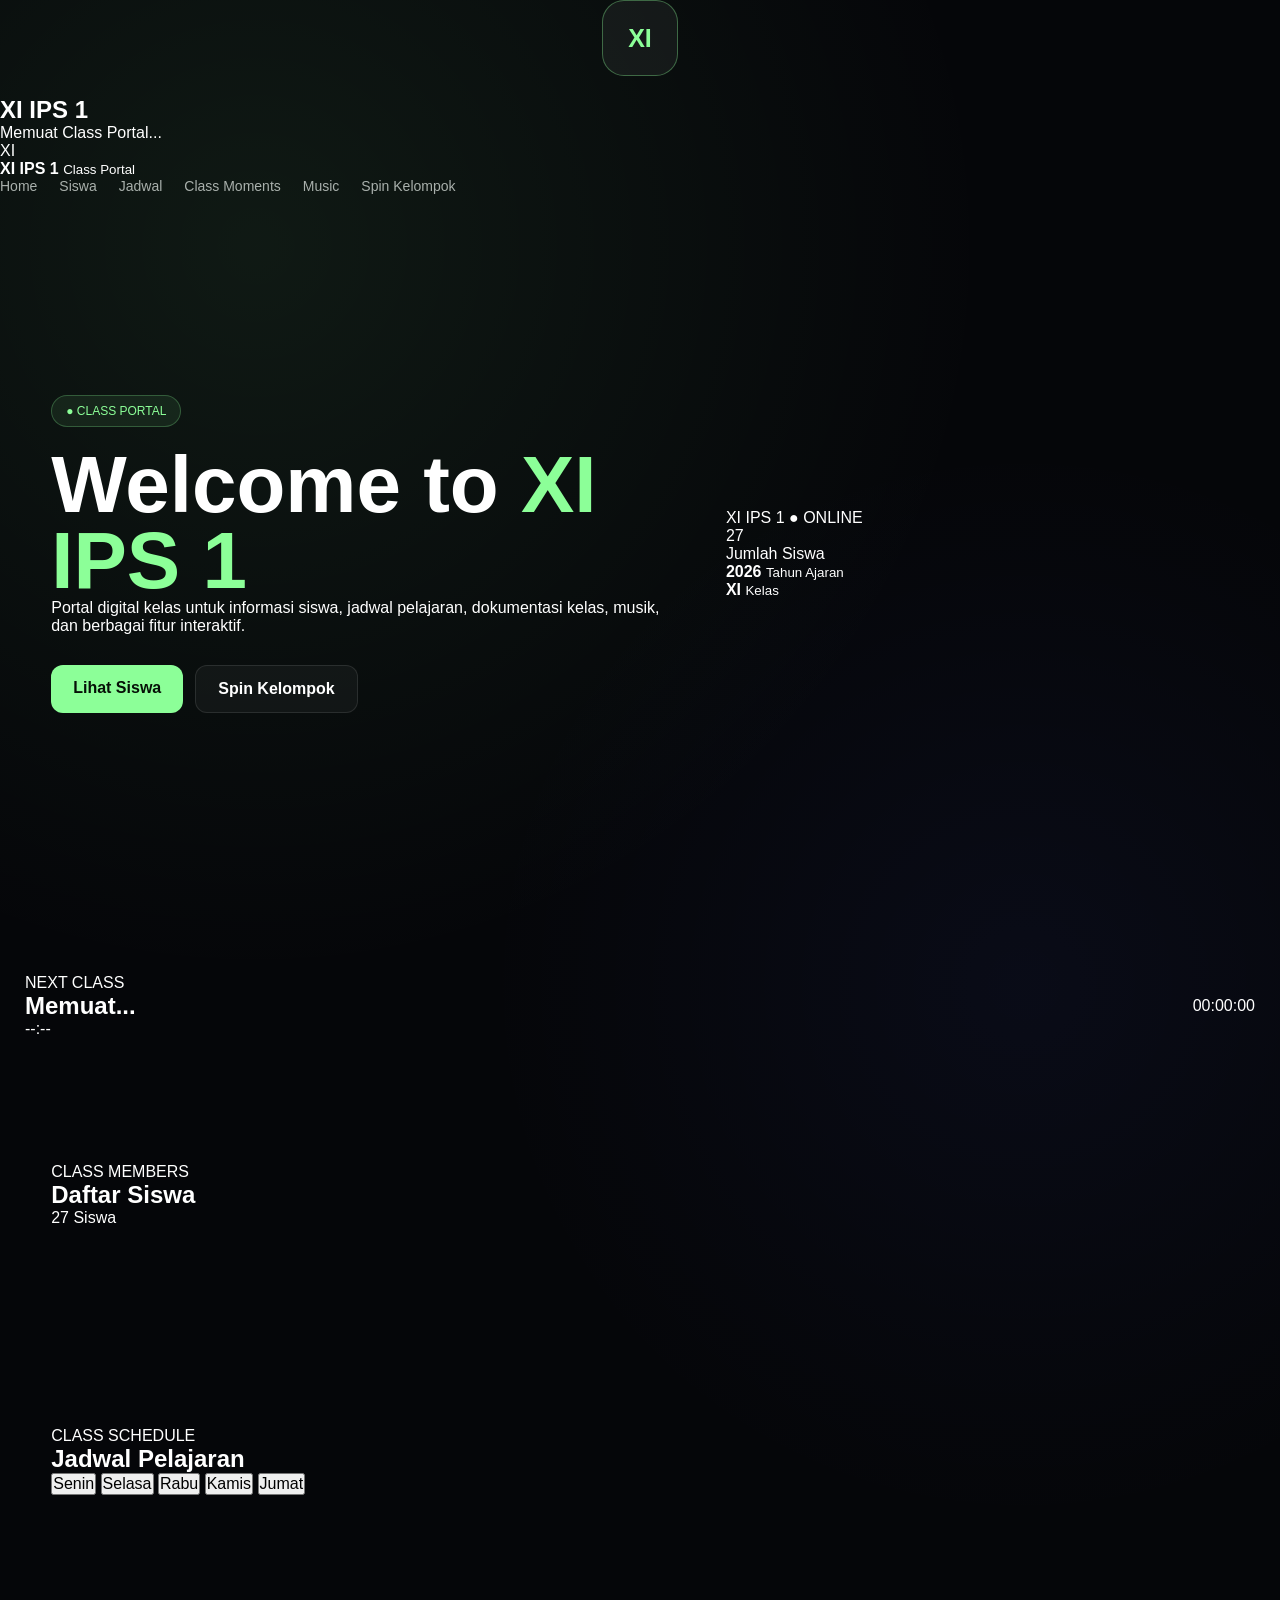
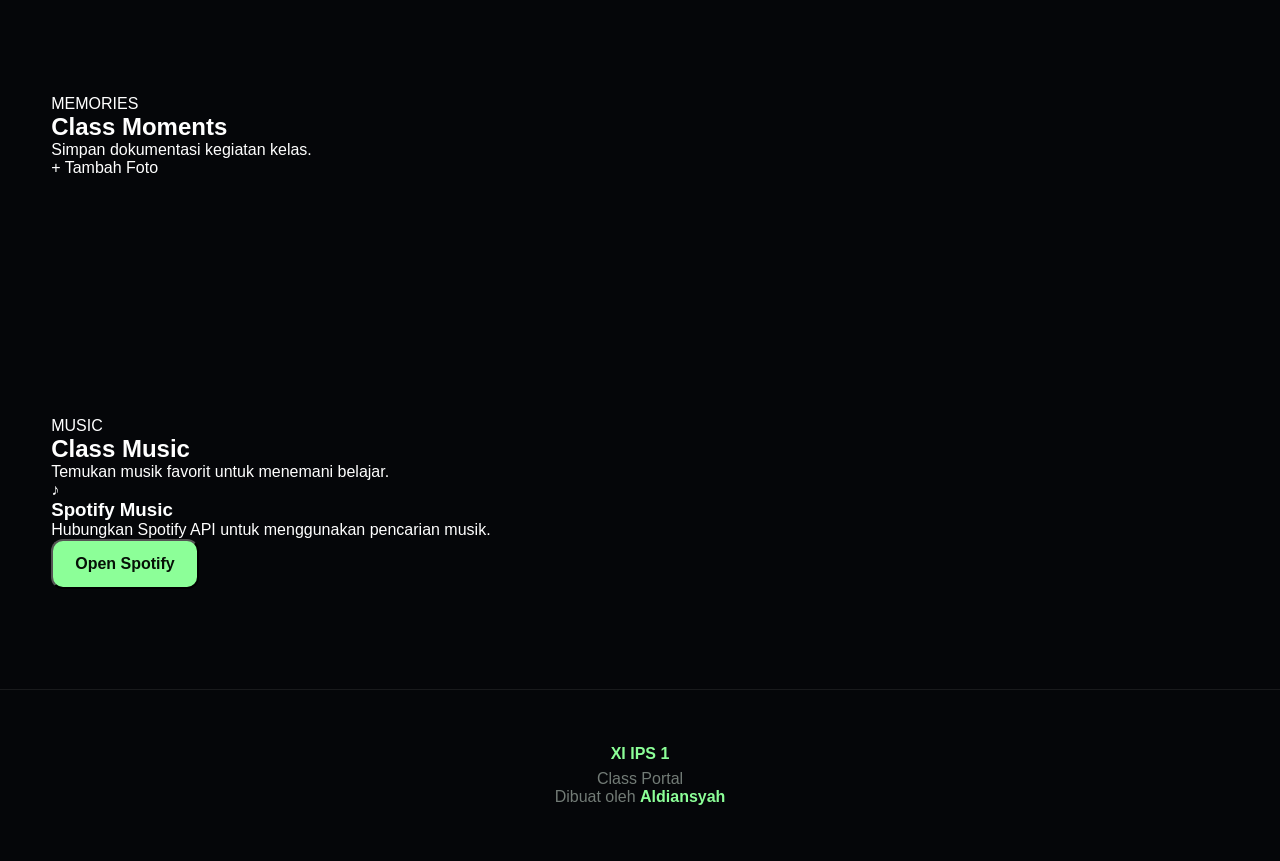
==== commit cf78100f: "Update index.html" ====
--- a/index.html
+++ b/index.html
@@ -3,480 +3,266 @@
 <head>
     <meta charset="UTF-8">
     <meta name="viewport" content="width=device-width, initial-scale=1.0">
-    <meta name="description" content="Website kelas XI IPS 1">
-    <title>XI IPS 1 — Class Portal</title>
-
-    <link rel="stylesheet" href="style.css">
+
+    <title>XI IPS 1</title>
+
+    <link rel="icon" href="assets/images/logo.svg" type="image/svg+xml">
+    <link rel="stylesheet" href="css/style.css">
 </head>
 
 <body>
 
-<!-- LOADING -->
-<div id="page-loader">
-    <div class="loader-content">
-        <div class="loader-logo">XI</div>
-        <div class="loader-title">XI IPS 1</div>
-        <div class="loader-subtitle">CLASS PORTAL</div>
-
-        <div class="loader-bar">
-            <div class="loader-progress"></div>
-        </div>
-
-        <div class="loader-status" id="loaderStatus">
-            Memuat website...
-        </div>
+    <!-- BACKGROUND -->
+    <div class="background">
+        <div class="orb orb-1"></div>
+        <div class="orb orb-2"></div>
+        <div class="grid"></div>
     </div>
-</div>
-
-
-<!-- HEADER -->
-<header class="header">
-
-    <div class="nav">
-
-        <a href="#beranda" class="brand">
-            <div class="brand-logo">XI</div>
-
+
+    <!-- LOADING -->
+    <div id="loader">
+        <div class="loader-box">
+            <div class="loader-logo">XI</div>
+            <h2>XI IPS 1</h2>
+            <div class="loader-line">
+                <span></span>
+            </div>
+            <p>Memuat Class Portal...</p>
+        </div>
+    </div>
+
+    <!-- NAVBAR -->
+    <header class="navbar">
+
+        <div class="logo">
+            <div class="logo-icon">XI</div>
             <div>
                 <strong>XI IPS 1</strong>
                 <small>Class Portal</small>
             </div>
-        </a>
-
-
-        <nav id="navMenu">
-            <a href="#beranda">Beranda</a>
-            <a href="#tentang">Tentang</a>
-            <a href="#siswa">Siswa</a>
-            <a href="#jadwal">Jadwal</a>
+        </div>
+
+        <nav>
+            <a href="#home">Home</a>
+            <a href="#students">Siswa</a>
+            <a href="#schedule">Jadwal</a>
             <a href="#moments">Class Moments</a>
+            <a href="#spotify">Music</a>
             <a href="group.html">Spin Kelompok</a>
         </nav>
 
-
-        <button id="menuButton" class="menu-button">
-            ☰
-        </button>
-
-    </div>
-
-</header>
-
-
-<!-- HERO -->
-<main>
-
-<section class="hero" id="beranda">
-
-    <div class="hero-content">
-
-        <div class="badge">
-            WEBSITE RESMI XI IPS 1
-        </div>
-
-        <p class="eyebrow">
-            SCHOOL • COMMUNITY • CREATIVE
-        </p>
-
-        <h1>
-            Class life,
-            <span>beautifully organized.</span>
-        </h1>
-
-        <p class="hero-text">
-            Selamat datang di website kelas XI IPS 1.
-            Temukan informasi kelas, siswa, jadwal,
-            dan dokumentasi kegiatan dalam satu tempat.
-        </p>
-
-
-        <div class="hero-buttons">
-
-            <a href="#tentang" class="btn primary">
-                Jelajahi Kelas →
-            </a>
-
-            <a href="#siswa" class="btn secondary">
-                Lihat Siswa
-            </a>
-
-        </div>
-
-
-        <div class="hero-stats">
+    </header>
+
+    <!-- HERO -->
+    <main>
+
+        <section id="home" class="hero">
+
+            <div class="hero-content">
+
+                <span class="badge">● CLASS PORTAL</span>
+
+                <h1>
+                    Welcome to
+                    <span>XI IPS 1</span>
+                </h1>
+
+                <p>
+                    Portal digital kelas untuk informasi siswa,
+                    jadwal pelajaran, dokumentasi kelas, musik,
+                    dan berbagai fitur interaktif.
+                </p>
+
+                <div class="hero-buttons">
+                    <a href="#students" class="btn primary">
+                        Lihat Siswa
+                    </a>
+
+                    <a href="group.html" class="btn secondary">
+                        Spin Kelompok
+                    </a>
+                </div>
+
+            </div>
+
+            <div class="hero-card">
+
+                <div class="card-top">
+                    <span>XI IPS 1</span>
+                    <span class="status">● ONLINE</span>
+                </div>
+
+                <div class="hero-number">27</div>
+
+                <p>Jumlah Siswa</p>
+
+                <div class="mini-info">
+                    <div>
+                        <strong>2026</strong>
+                        <small>Tahun Ajaran</small>
+                    </div>
+
+                    <div>
+                        <strong>XI</strong>
+                        <small>Kelas</small>
+                    </div>
+                </div>
+
+            </div>
+
+        </section>
+
+        <!-- NEXT CLASS -->
+        <section class="next-class">
 
             <div>
-                <strong>27</strong>
-                <span>Siswa</span>
-            </div>
-
-            <div>
-                <strong>12+</strong>
-                <span>Mapel</span>
-            </div>
-
-            <div>
-                <strong>2026</strong>
-                <span>Tahun</span>
-            </div>
-
-        </div>
-
-    </div>
-
-
-    <div class="dashboard glass">
-
-        <div class="dashboard-top">
-            <span>CLASS DASHBOARD</span>
-            <span class="live">● LIVE</span>
-        </div>
-
-        <h2>
-            Ready to
-            <span>learn.</span>
-        </h2>
-
-        <p>
-            Semua informasi kelas berada
-            dalam satu portal.
-        </p>
-
-
-        <div class="dashboard-info">
-
-            <div>
-                <span>Kelas</span>
-                <strong>XI IPS 1</strong>
-            </div>
-
-            <div>
-                <span>Siswa</span>
-                <strong>27</strong>
-            </div>
-
-            <div>
-                <span>Status</span>
-                <strong>Aktif</strong>
-            </div>
-
-        </div>
-
-    </div>
-
-</section>
-
-
-<!-- TENTANG -->
-<section id="tentang" class="section">
-
-    <div class="section-title">
-        <p class="eyebrow">01 — TENTANG KELAS</p>
-
-        <h2>
-            Satu kelas.
-            <span>Satu cerita.</span>
-        </h2>
-
-        <p>
-            Portal digital XI IPS 1 untuk menyimpan
-            informasi dan kegiatan kelas.
-        </p>
-    </div>
-
-
-    <div class="cards">
-
-        <article class="card glass">
-            <div class="icon">◎</div>
-            <h3>Terorganisir</h3>
-            <p>
-                Informasi kelas tersusun rapi
-                dan mudah ditemukan.
-            </p>
-        </article>
-
-
-        <article class="card glass">
-            <div class="icon">✦</div>
-            <h3>Modern</h3>
-            <p>
-                Tampilan menggunakan konsep
-                dark glass dan neon.
-            </p>
-        </article>
-
-
-        <article class="card glass">
-            <div class="icon">↗</div>
-            <h3>Responsive</h3>
-            <p>
-                Bisa digunakan pada PC,
-                laptop maupun smartphone.
-            </p>
-        </article>
-
-    </div>
-
-</section>
-
-
-<!-- SISWA -->
-<section id="siswa" class="section">
-
-    <div class="section-title">
-        <p class="eyebrow">02 — SISWA</p>
-
-        <h2>
-            Meet the
-            <span>class.</span>
-        </h2>
-
-        <p>
-            Daftar siswa XI IPS 1.
-        </p>
-    </div>
-
-
-    <div class="student-tools">
-
-        <input
-            type="text"
-            id="studentSearch"
-            placeholder="Cari nama siswa..."
-        >
-
-    </div>
-
-
-    <div class="students" id="studentList">
-
-        <div class="student glass">AL SILA RAMADHANI <small>P</small></div>
-        <div class="student glass">ALDIANSYAH PUTRA KUSUMA <small>L</small></div>
-        <div class="student glass">Andin Aulia Agustin <small>P</small></div>
-        <div class="student glass">ANDINI AULIA WIJAYA <small>P</small></div>
-        <div class="student glass">ANJU MAULANA LUMBAN GAUL <small>L</small></div>
-        <div class="student glass">Azka Fina <small>P</small></div>
-        <div class="student glass">David Jonathan Ketaren <small>L</small></div>
-        <div class="student glass">FILZAH AMARTA PUTRI HIDAYAT <small>P</small></div>
-        <div class="student glass">HALIMATUL JULHIJAH <small>P</small></div>
-        <div class="student glass">JEREMI THOMAS WARASI <small>L</small></div>
-        <div class="student glass">Lois Zadol Zai <small>L</small></div>
-        <div class="student glass">Melati Kirana Putri <small>P</small></div>
-        <div class="student glass">MOCH. FAJAR NURJAYADI <small>L</small></div>
-        <div class="student glass">MOCHAMAD RIZKI ADITYA PERMANA <small>L</small></div>
-        <div class="student glass">MUHAMAD ADILLAH KHOIR <small>L</small></div>
-        <div class="student glass">Muhamad Hairil Nur Zaman <small>L</small></div>
-        <div class="student glass">MUHAMAD REVAN AULIA MAKMUR <small>L</small></div>
-        <div class="student glass">Muhammad Azriel Daniyal <small>L</small></div>
-        <div class="student glass">NAZWA OKTAPIYANI <small>P</small></div>
-        <div class="student glass">REJEKI KURNIAWAN WARUWU <small>L</small></div>
-        <div class="student glass">RENO FEDRIAN <small>L</small></div>
-        <div class="student glass">RYAD ZABAL ARASY <small>L</small></div>
-        <div class="student glass">Siti Alayya Zulaikha <small>P</small></div>
-        <div class="student glass">SITI DARA NURHAFNI <small>P</small></div>
-        <div class="student glass">SITI PAUJIAH <small>P</small></div>
-        <div class="student glass">SYARIFFA NURIL AINI <small>P</small></div>
-        <div class="student glass">YADI ROSDIANSYAH <small>L</small></div>
-
-    </div>
-
-</section>
-
-
-<!-- JADWAL -->
-<section id="jadwal" class="section">
-
-    <div class="section-title">
-
-        <p class="eyebrow">03 — JADWAL</p>
-
-        <h2>
-            Weekly
-            <span>schedule.</span>
-        </h2>
-
-    </div>
-
-
-    <div class="next-class glass">
+                <span class="section-label">NEXT CLASS</span>
+                <h2 id="nextClass">Memuat...</h2>
+                <p id="nextTime">--:--</p>
+            </div>
+
+            <div class="clock">
+                <span id="currentTime">00:00:00</span>
+            </div>
+
+        </section>
+
+        <!-- STUDENTS -->
+        <section id="students" class="section">
+
+            <div class="section-heading">
+                <div>
+                    <span class="section-label">CLASS MEMBERS</span>
+                    <h2>Daftar Siswa</h2>
+                </div>
+
+                <span class="count">27 Siswa</span>
+            </div>
+
+            <div class="student-grid" id="studentList"></div>
+
+        </section>
+
+        <!-- SCHEDULE -->
+        <section id="schedule" class="section">
+
+            <div class="section-heading">
+                <div>
+                    <span class="section-label">CLASS SCHEDULE</span>
+                    <h2>Jadwal Pelajaran</h2>
+                </div>
+            </div>
+
+            <div class="day-buttons">
+
+                <button class="day-btn active" data-day="Senin">
+                    Senin
+                </button>
+
+                <button class="day-btn" data-day="Selasa">
+                    Selasa
+                </button>
+
+                <button class="day-btn" data-day="Rabu">
+                    Rabu
+                </button>
+
+                <button class="day-btn" data-day="Kamis">
+                    Kamis
+                </button>
+
+                <button class="day-btn" data-day="Jumat">
+                    Jumat
+                </button>
+
+            </div>
+
+            <div id="scheduleList" class="schedule-list"></div>
+
+        </section>
+
+        <!-- CLASS MOMENTS -->
+        <section id="moments" class="section">
+
+            <div class="section-heading">
+
+                <div>
+                    <span class="section-label">MEMORIES</span>
+                    <h2>Class Moments</h2>
+                    <p>Simpan dokumentasi kegiatan kelas.</p>
+                </div>
+
+                <label class="upload-btn">
+                    + Tambah Foto
+                    <input
+                        type="file"
+                        id="photoInput"
+                        accept="image/*"
+                        multiple
+                        hidden
+                    >
+                </label>
+
+            </div>
+
+            <div id="gallery" class="gallery"></div>
+
+        </section>
+
+        <!-- SPOTIFY -->
+        <section id="spotify" class="section">
+
+            <div class="section-heading">
+                <div>
+                    <span class="section-label">MUSIC</span>
+                    <h2>Class Music</h2>
+                    <p>Temukan musik favorit untuk menemani belajar.</p>
+                </div>
+            </div>
+
+            <div class="music-box">
+
+                <div class="music-icon">
+                    ♪
+                </div>
+
+                <div>
+                    <h3>Spotify Music</h3>
+                    <p>
+                        Hubungkan Spotify API untuk menggunakan
+                        pencarian musik.
+                    </p>
+                </div>
+
+                <button class="btn primary" id="spotifyButton">
+                    Open Spotify
+                </button>
+
+            </div>
+
+        </section>
+
+    </main>
+
+    <!-- FOOTER -->
+    <footer>
 
         <div>
-            <small>NEXT CLASS</small>
-            <h3 id="nextSubject">Memuat...</h3>
-        </div>
-
-        <strong id="nextTime">--:--</strong>
-
-    </div>
-
-
-    <div class="schedule glass">
-
-        <div class="schedule-head">
-            <strong>Hari</strong>
-            <strong>Pelajaran</strong>
-            <strong>Waktu</strong>
-        </div>
-
-
-        <div class="schedule-row">
-            <strong>Senin</strong>
-            <span>PJOK</span>
-            <span>07.40 – 09.00</span>
-        </div>
-
-        <div class="schedule-row">
-            <strong>Senin</strong>
-            <span>PKN</span>
-            <span>09.00 – 10.20</span>
-        </div>
-
-        <div class="schedule-row">
-            <strong>Senin</strong>
-            <span>Informatika</span>
-            <span>10.50 – 12.10</span>
-        </div>
-
-        <div class="schedule-row">
-            <strong>Selasa</strong>
-            <span>Sosiologi</span>
-            <span>07.40 – 09.00</span>
-        </div>
-
-        <div class="schedule-row">
-            <strong>Selasa</strong>
-            <span>B. Jepang</span>
-            <span>09.00 – 10.20</span>
-        </div>
-
-        <div class="schedule-row">
-            <strong>Selasa</strong>
-            <span>Seni Budaya</span>
-            <span>10.50 – 12.10</span>
-        </div>
-
-        <div class="schedule-row">
-            <strong>Rabu</strong>
-            <span>Sosiologi</span>
-            <span>07.40 – 09.00</span>
-        </div>
-
-        <div class="schedule-row">
-            <strong>Rabu</strong>
-            <span>Matematika</span>
-            <span>09.00 – 09.40</span>
-        </div>
-
-        <div class="schedule-row">
-            <strong>Rabu</strong>
-            <span>B. Indonesia</span>
-            <span>09.40 – 10.20</span>
-        </div>
-
-        <div class="schedule-row">
-            <strong>Kamis</strong>
-            <span>B. Inggris</span>
-            <span>07.40 – 09.00</span>
-        </div>
-
-        <div class="schedule-row">
-            <strong>Kamis</strong>
-            <span>B. Sunda</span>
-            <span>09.00 – 10.20</span>
-        </div>
-
-        <div class="schedule-row">
-            <strong>Kamis</strong>
-            <span>Matematika</span>
-            <span>10.50 – 12.10</span>
-        </div>
-
-        <div class="schedule-row">
-            <strong>Jumat</strong>
-            <span>Ekonomi</span>
-            <span>07.40 – 09.00</span>
-        </div>
-
-        <div class="schedule-row">
-            <strong>Jumat</strong>
-            <span>Geografi</span>
-            <span>09.00 – 09.40</span>
-        </div>
-
-        <div class="schedule-row">
-            <strong>Jumat</strong>
-            <span>Klinik Belajar</span>
-            <span>10.40 – 11.20</span>
-        </div>
-
-    </div>
-
-</section>
-
-
-<!-- CLASS MOMENTS -->
-<section id="moments" class="section">
-
-    <div class="moments-heading">
+            <strong>XI IPS 1</strong>
+            <p>Class Portal</p>
+        </div>
 
         <div>
-
-            <p class="eyebrow">
-                04 — CLASS MOMENTS
-            </p>
-
-            <h2>
-                Our
-                <span>memories.</span>
-            </h2>
-
-        </div>
-
-
-        <label class="add-photo">
-
-            + Tambah Foto
-
-            <input
-                type="file"
-                id="photoInput"
-                accept="image/*"
-                multiple
-            >
-
-        </label>
-
-    </div>
-
-
-    <div
-        class="gallery"
-        id="gallery"
-    ></div>
-
-</section>
-
-
-<!-- FOOTER -->
-<footer>
-
-    <div class="footer-logo">
-        XI IPS 1
-    </div>
-
-    <p>
-        Class Portal © 2026
-    </p>
-
-    <p>
-        Created by <strong>Aldiansyah</strong>
-    </p>
-
-</footer>
-
-
-<script src="script.js"></script>
+            Dibuat oleh <strong>Aldiansyah</strong>
+        </div>
+
+    </footer>
+
+    <!-- JAVASCRIPT -->
+
+    <script src="js/spotify-config.js"></script>
+    <script src="js/spotify.js"></script>
+    <script src="js/app.js"></script>
 
 </body>
 </html>
--- a/css/style.css
+++ b/css/style.css
@@ -0,0 +1,958 @@
+* {
+    box-sizing: border-box;
+    margin: 0;
+    padding: 0;
+}
+
+html {
+    scroll-behavior: smooth;
+}
+
+body {
+    font-family:
+        Arial,
+        Helvetica,
+        sans-serif;
+
+    background:
+        radial-gradient(
+            circle at 20% 10%,
+            rgba(140,255,152,.08),
+            transparent 30%
+        ),
+        radial-gradient(
+            circle at 80% 40%,
+            rgba(80,100,255,.06),
+            transparent 30%
+        ),
+        #050609;
+
+    color: white;
+    min-height: 100vh;
+}
+
+a {
+    color: inherit;
+}
+
+button,
+input {
+    font: inherit;
+}
+
+
+/* LOADING */
+
+#page-loader {
+    position: fixed;
+    inset: 0;
+    z-index: 99999;
+
+    display: flex;
+    align-items: center;
+    justify-content: center;
+
+    background:
+        radial-gradient(
+            circle at 50% 40%,
+            rgba(140,255,152,.14),
+            transparent 30%
+        ),
+        #050609;
+
+    transition:
+        opacity .7s ease,
+        visibility .7s ease;
+}
+
+#page-loader.loaded {
+    opacity: 0;
+    visibility: hidden;
+    pointer-events: none;
+}
+
+.loader-content {
+    width: min(380px, 85%);
+    text-align: center;
+}
+
+.loader-logo {
+    width: 76px;
+    height: 76px;
+
+    margin: auto auto 20px;
+
+    display: flex;
+    align-items: center;
+    justify-content: center;
+
+    border: 1px solid rgba(140,255,152,.35);
+    border-radius: 22px;
+
+    background: rgba(255,255,255,.05);
+
+    color: #8cff98;
+
+    font-size: 25px;
+    font-weight: 800;
+
+    animation: loaderFloat 2s ease-in-out infinite;
+}
+
+.loader-title {
+    font-size: 28px;
+    font-weight: 800;
+}
+
+.loader-subtitle {
+    margin-top: 6px;
+
+    color: #98a19b;
+
+    font-size: 12px;
+    letter-spacing: 3px;
+}
+
+.loader-bar {
+    height: 5px;
+
+    margin-top: 30px;
+
+    overflow: hidden;
+
+    border-radius: 20px;
+
+    background: rgba(255,255,255,.08);
+}
+
+.loader-progress {
+    height: 100%;
+    width: 0;
+
+    border-radius: 20px;
+
+    background:
+        linear-gradient(
+            90deg,
+            #8cff98,
+            #c5ffca,
+            #8cff98
+        );
+
+    box-shadow:
+        0 0 18px rgba(140,255,152,.8);
+
+    animation:
+        loaderProgress 2.2s ease forwards;
+}
+
+.loader-status {
+    margin-top: 14px;
+
+    color: #98a19b;
+
+    font-size: 12px;
+}
+
+@keyframes loaderProgress {
+    from {
+        width: 0;
+    }
+
+    to {
+        width: 100%;
+    }
+}
+
+@keyframes loaderFloat {
+    0%,100% {
+        transform: translateY(0);
+    }
+
+    50% {
+        transform: translateY(-8px);
+    }
+}
+
+
+/* HEADER */
+
+.header {
+    position: sticky;
+    top: 0;
+    z-index: 1000;
+
+    background:
+        rgba(5,6,9,.75);
+
+    backdrop-filter:
+        blur(20px);
+
+    border-bottom:
+        1px solid rgba(255,255,255,.08);
+}
+
+.nav {
+    width: min(1200px, 92%);
+    min-height: 75px;
+
+    margin: auto;
+
+    display: flex;
+    align-items: center;
+    justify-content: space-between;
+
+    gap: 25px;
+}
+
+.brand {
+    display: flex;
+    align-items: center;
+
+    gap: 12px;
+
+    text-decoration: none;
+}
+
+.brand-logo {
+    width: 44px;
+    height: 44px;
+
+    display: flex;
+    align-items: center;
+    justify-content: center;
+
+    border-radius: 13px;
+
+    color: #8cff98;
+
+    background:
+        rgba(140,255,152,.08);
+
+    border:
+        1px solid rgba(140,255,152,.3);
+
+    font-weight: 900;
+}
+
+.brand strong {
+    display: block;
+}
+
+.brand small {
+    color: #858e89;
+}
+
+nav {
+    display: flex;
+    gap: 22px;
+}
+
+nav a {
+    color: #a9b0ac;
+
+    text-decoration: none;
+
+    font-size: 14px;
+
+    transition: .3s;
+}
+
+nav a:hover {
+    color: #8cff98;
+}
+
+.menu-button {
+    display: none;
+
+    border: 0;
+
+    background: none;
+
+    color: white;
+
+    font-size: 25px;
+
+    cursor: pointer;
+}
+
+
+/* GENERAL */
+
+.hero,
+.section {
+    width: min(1200px, 92%);
+    margin: auto;
+}
+
+.hero {
+    min-height: 720px;
+
+    display: grid;
+
+    grid-template-columns:
+        1.1fr .9fr;
+
+    align-items: center;
+
+    gap: 60px;
+}
+
+.badge {
+    display: inline-block;
+
+    padding: 8px 14px;
+
+    border-radius: 30px;
+
+    color: #8cff98;
+
+    background:
+        rgba(140,255,152,.08);
+
+    border:
+        1px solid rgba(140,255,152,.25);
+
+    font-size: 12px;
+}
+
+.eyebrow {
+    margin-top: 20px;
+
+    color: #8cff98;
+
+    font-size: 12px;
+
+    letter-spacing: 2px;
+}
+
+.hero h1 {
+    margin-top: 20px;
+
+    font-size:
+        clamp(45px, 7vw, 80px);
+
+    line-height: .95;
+}
+
+.hero h1 span,
+.section-title h2 span,
+.section-title span,
+h2 span {
+    color: #8cff98;
+}
+
+.hero-text {
+    max-width: 650px;
+
+    margin-top: 25px;
+
+    color: #9da59f;
+
+    line-height: 1.8;
+}
+
+.hero-buttons {
+    display: flex;
+
+    gap: 12px;
+
+    margin-top: 30px;
+
+    flex-wrap: wrap;
+}
+
+.btn {
+    display: inline-block;
+
+    padding: 14px 22px;
+
+    border-radius: 12px;
+
+    text-decoration: none;
+
+    font-weight: bold;
+
+    transition: .3s;
+}
+
+.primary {
+    background: #8cff98;
+    color: #061007;
+}
+
+.primary:hover {
+    transform: translateY(-3px);
+
+    box-shadow:
+        0 12px 35px
+        rgba(140,255,152,.2);
+}
+
+.secondary {
+    border:
+        1px solid rgba(255,255,255,.1);
+
+    background:
+        rgba(255,255,255,.04);
+}
+
+.secondary:hover {
+    border-color: #8cff98;
+}
+
+
+/* STATS */
+
+.hero-stats {
+    display: flex;
+
+    gap: 40px;
+
+    margin-top: 50px;
+}
+
+.hero-stats strong {
+    display: block;
+
+    color: #8cff98;
+
+    font-size: 25px;
+}
+
+.hero-stats span {
+    display: block;
+
+    margin-top: 5px;
+
+    color: #7f8882;
+
+    font-size: 12px;
+}
+
+
+/* GLASS */
+
+.glass {
+    background:
+        linear-gradient(
+            145deg,
+            rgba(255,255,255,.075),
+            rgba(255,255,255,.025)
+        );
+
+    border:
+        1px solid rgba(255,255,255,.08);
+
+    box-shadow:
+        0 25px 70px rgba(0,0,0,.25);
+
+    backdrop-filter:
+        blur(20px);
+}
+
+
+/* DASHBOARD */
+
+.dashboard {
+    padding: 35px;
+
+    border-radius: 30px;
+}
+
+.dashboard-top {
+    display: flex;
+
+    justify-content: space-between;
+
+    color: #8c958f;
+
+    font-size: 12px;
+}
+
+.live {
+    color: #8cff98;
+}
+
+.dashboard h2 {
+    margin-top: 60px;
+
+    font-size: 48px;
+}
+
+.dashboard p {
+    margin-top: 15px;
+
+    color: #909993;
+
+    line-height: 1.7;
+}
+
+.dashboard-info {
+    display: grid;
+
+    gap: 10px;
+
+    margin-top: 40px;
+}
+
+.dashboard-info div {
+    display: flex;
+
+    justify-content: space-between;
+
+    padding: 16px;
+
+    border-radius: 14px;
+
+    background:
+        rgba(255,255,255,.04);
+}
+
+.dashboard-info span {
+    color: #7f8883;
+}
+
+.dashboard-info strong {
+    color: #8cff98;
+}
+
+
+/* SECTION */
+
+.section {
+    padding: 100px 0;
+}
+
+.section-title {
+    max-width: 700px;
+}
+
+.section-title h2 {
+    margin-top: 12px;
+
+    font-size:
+        clamp(38px, 5vw, 60px);
+}
+
+.section-title > p:last-child {
+    margin-top: 20px;
+
+    color: #919a94;
+
+    line-height: 1.7;
+}
+
+
+/* CARDS */
+
+.cards {
+    display: grid;
+
+    grid-template-columns:
+        repeat(3, 1fr);
+
+    gap: 20px;
+
+    margin-top: 45px;
+}
+
+.card {
+    padding: 30px;
+
+    border-radius: 22px;
+
+    transition: .3s;
+}
+
+.card:hover {
+    transform: translateY(-7px);
+
+    border-color:
+        rgba(140,255,152,.35);
+}
+
+.icon {
+    color: #8cff98;
+
+    font-size: 30px;
+}
+
+.card h3 {
+    margin-top: 20px;
+}
+
+.card p {
+    margin-top: 12px;
+
+    color: #929a95;
+
+    line-height: 1.7;
+}
+
+
+/* STUDENTS */
+
+.student-tools {
+    margin-top: 35px;
+}
+
+.student-tools input {
+    width: 100%;
+
+    max-width: 450px;
+
+    padding: 16px 18px;
+
+    border-radius: 14px;
+
+    outline: none;
+
+    border:
+        1px solid rgba(255,255,255,.1);
+
+    background:
+        rgba(255,255,255,.04);
+
+    color: white;
+}
+
+.student-tools input:focus {
+    border-color: #8cff98;
+}
+
+.students {
+    display: grid;
+
+    grid-template-columns:
+        repeat(auto-fit, minmax(250px,1fr));
+
+    gap: 14px;
+
+    margin-top: 25px;
+}
+
+.student {
+    padding: 19px;
+
+    border-radius: 17px;
+
+    color: #e9ecea;
+
+    transition: .25s;
+}
+
+.student:hover {
+    transform: translateY(-4px);
+
+    border-color:
+        rgba(140,255,152,.3);
+}
+
+.student small {
+    float: right;
+
+    color: #8cff98;
+}
+
+
+/* SCHEDULE */
+
+.next-class {
+    margin-top: 35px;
+
+    padding: 25px;
+
+    border-radius: 20px;
+
+    display: flex;
+
+    justify-content: space-between;
+
+    align-items: center;
+}
+
+.next-class small {
+    color: #8cff98;
+
+    letter-spacing: 2px;
+}
+
+.next-class h3 {
+    margin-top: 8px;
+
+    font-size: 25px;
+}
+
+.next-class strong {
+    color: #8cff98;
+
+    font-size: 20px;
+}
+
+.schedule {
+    margin-top: 20px;
+
+    overflow: hidden;
+
+    border-radius: 20px;
+}
+
+.schedule-head,
+.schedule-row {
+    display: grid;
+
+    grid-template-columns:
+        150px 1fr 180px;
+
+    padding: 20px;
+
+    gap: 15px;
+
+    border-bottom:
+        1px solid rgba(255,255,255,.06);
+}
+
+.schedule-head {
+    color: #8cff98;
+
+    background:
+        rgba(140,255,152,.05);
+}
+
+.schedule-row span {
+    color: #9ca49f;
+}
+
+.schedule-row:last-child {
+    border-bottom: 0;
+}
+
+
+/* MOMENTS */
+
+.moments-heading {
+    display: flex;
+
+    justify-content: space-between;
+
+    align-items: center;
+
+    gap: 20px;
+}
+
+.moments-heading h2 {
+    margin-top: 12px;
+
+    font-size:
+        clamp(38px,5vw,60px);
+}
+
+.add-photo {
+    padding: 13px 18px;
+
+    border-radius: 12px;
+
+    color: #8cff98;
+
+    border:
+        1px solid rgba(140,255,152,.3);
+
+    background:
+        rgba(140,255,152,.07);
+
+    cursor: pointer;
+}
+
+.add-photo input {
+    display: none;
+}
+
+.gallery {
+    display: grid;
+
+    grid-template-columns:
+        repeat(auto-fill,minmax(230px,1fr));
+
+    gap: 20px;
+
+    margin-top: 40px;
+}
+
+.gallery-card {
+    position: relative;
+
+    overflow: hidden;
+
+    min-height: 220px;
+
+    border-radius: 20px;
+
+    background:
+        rgba(255,255,255,.04);
+
+    border:
+        1px solid rgba(255,255,255,.08);
+}
+
+.gallery-card img {
+    display: block;
+
+    width: 100%;
+    height: 250px;
+
+    object-fit: cover;
+}
+
+.delete-photo {
+    position: absolute;
+
+    top: 12px;
+    right: 12px;
+
+    width: 42px;
+    height: 42px;
+
+    border-radius: 12px;
+
+    border:
+        1px solid rgba(255,255,255,.15);
+
+    background:
+        rgba(0,0,0,.75);
+
+    color: #ff7777;
+
+    cursor: pointer;
+
+    display: flex;
+
+    align-items: center;
+
+    justify-content: center;
+}
+
+.empty-gallery {
+    width: 100%;
+
+    padding: 55px;
+
+    text-align: center;
+
+    border:
+        1px dashed rgba(255,255,255,.15);
+
+    border-radius: 20px;
+
+    color: #7f8883;
+
+    grid-column: 1 / -1;
+}
+
+
+/* FOOTER */
+
+footer {
+    padding: 55px 20px;
+
+    text-align: center;
+
+    border-top:
+        1px solid rgba(255,255,255,.08);
+
+    color: #727b76;
+}
+
+.footer-logo {
+    color: #8cff98;
+
+    font-weight: 900;
+
+    font-size: 20px;
+
+    margin-bottom: 12px;
+}
+
+footer p {
+    margin-top: 7px;
+}
+
+footer strong {
+    color: #8cff98;
+}
+
+
+/* MOBILE */
+
+@media(max-width:850px) {
+
+    .nav {
+        min-height: 68px;
+    }
+
+    nav {
+        position: absolute;
+
+        top: 68px;
+        left: 0;
+        right: 0;
+
+        display: none;
+
+        flex-direction: column;
+
+        padding: 20px;
+
+        background:
+            rgba(5,6,9,.96);
+
+        border-bottom:
+            1px solid rgba(255,255,255,.1);
+    }
+
+    nav.active {
+        display: flex;
+    }
+
+    .menu-button {
+        display: block;
+    }
+
+    .hero {
+        grid-template-columns: 1fr;
+
+        padding-top: 70px;
+    }
+
+    .hero h1 {
+        font-size: 48px;
+    }
+
+    .cards {
+        grid-template-columns: 1fr;
+    }
+
+    .schedule-head {
+        display: none;
+    }
+
+    .schedule-row {
+        grid-template-columns: 1fr;
+
+        gap: 8px;
+    }
+
+    .moments-heading {
+        align-items: flex-start;
+
+        flex-direction: column;
+    }
+
+    .next-class {
+        align-items: flex-start;
+
+        gap: 20px;
+
+        flex-direction: column;
+    }
+}
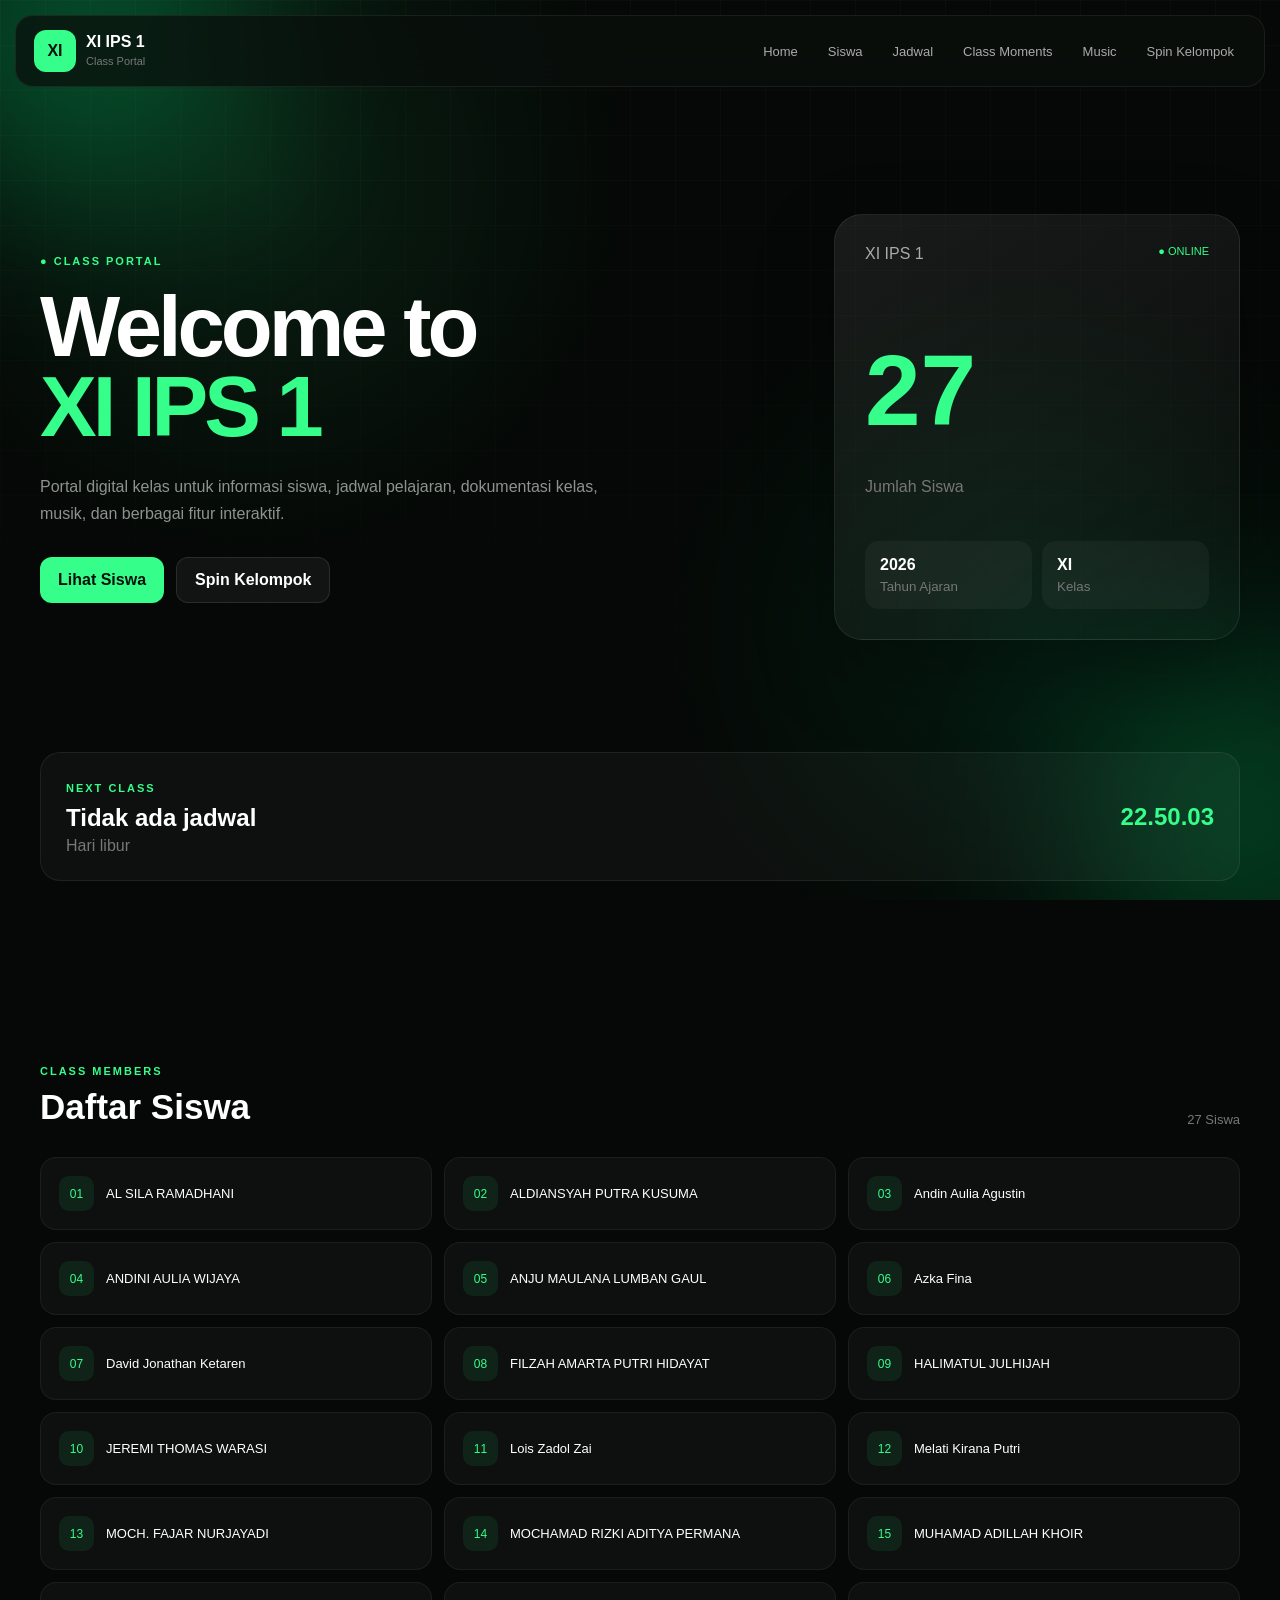
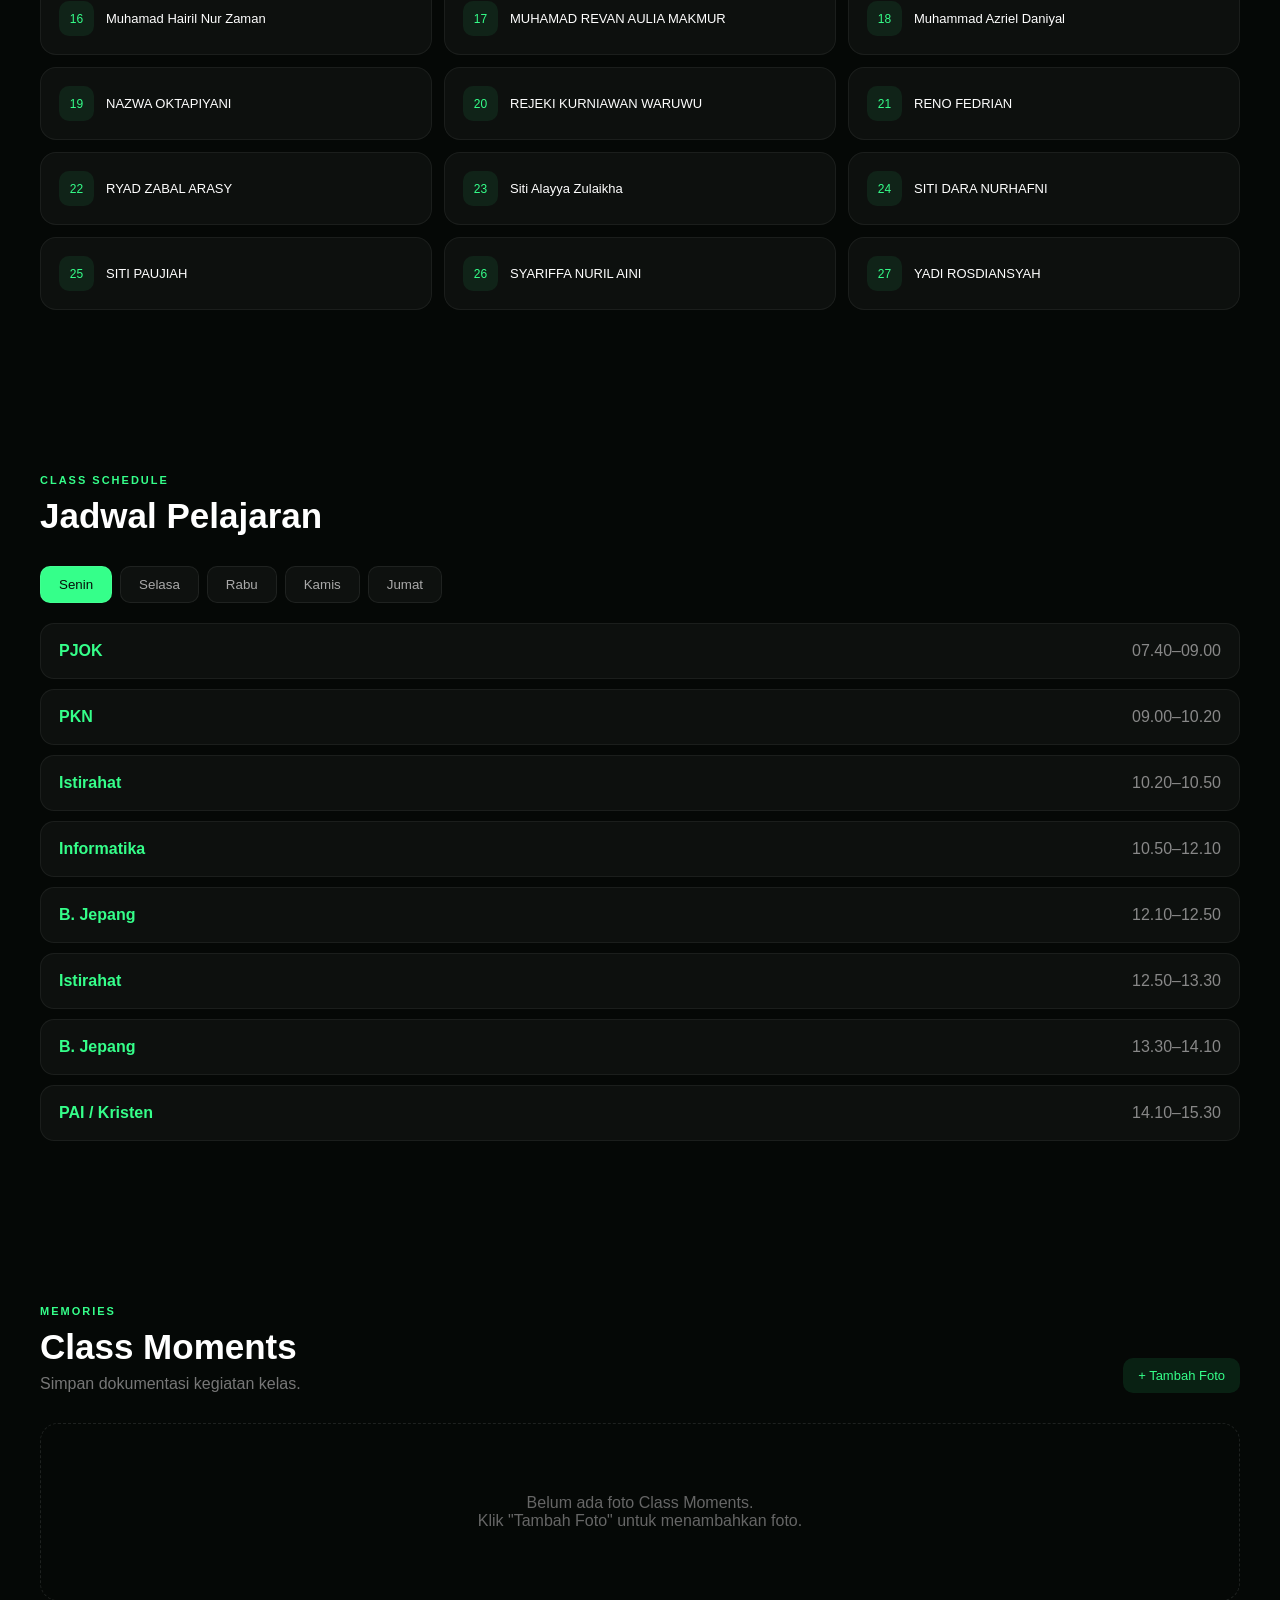
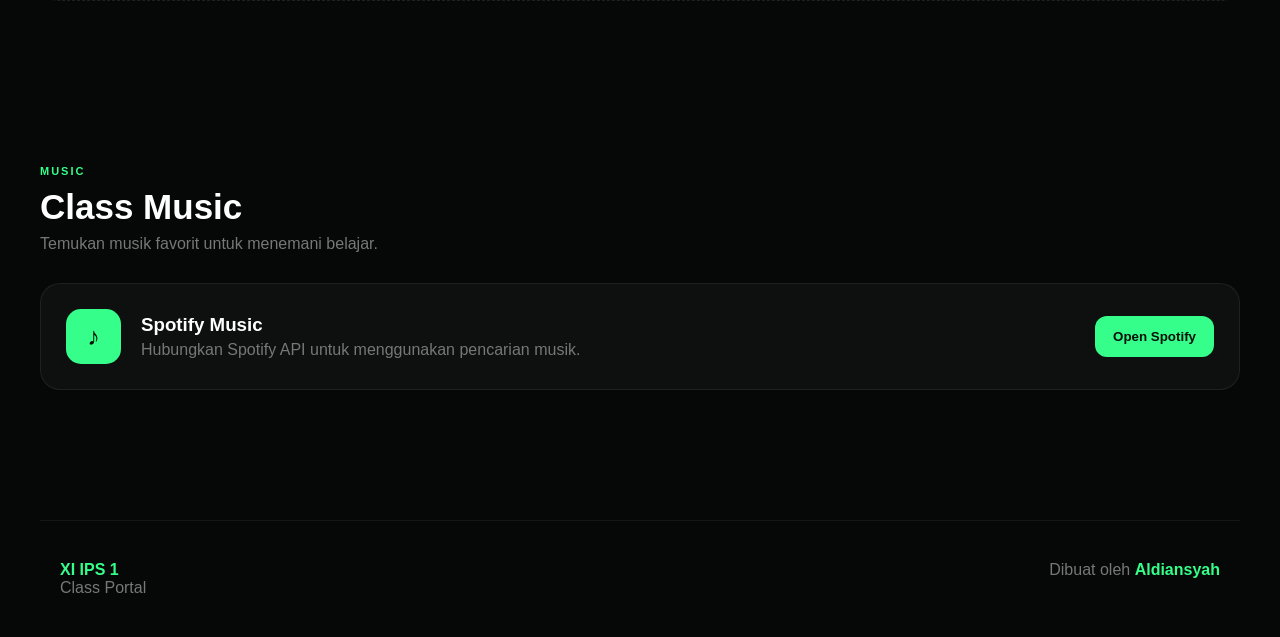
==== commit 70267c53: "Update index.html" ====
--- a/index.html
+++ b/index.html
@@ -265,4 +265,4 @@
     <script src="js/app.js"></script>
 
 </body>
-</html>+</html>
--- a/css/style.css
+++ b/css/style.css
@@ -1,7 +1,7 @@
 * {
-    box-sizing: border-box;
     margin: 0;
     padding: 0;
+    box-sizing: border-box;
 }
 
 html {
@@ -9,76 +9,109 @@
 }
 
 body {
-    font-family:
-        Arial,
-        Helvetica,
-        sans-serif;
-
+    font-family: Arial, Helvetica, sans-serif;
+    background: #050806;
+    color: white;
+    overflow-x: hidden;
+}
+
+/* ================= BACKGROUND ================= */
+
+.background {
+    position: fixed;
+    inset: 0;
+    z-index: -5;
+    overflow: hidden;
     background:
         radial-gradient(
-            circle at 20% 10%,
-            rgba(140,255,152,.08),
+            circle at 20% 20%,
+            rgba(50, 255, 130, 0.10),
             transparent 30%
         ),
         radial-gradient(
-            circle at 80% 40%,
-            rgba(80,100,255,.06),
+            circle at 80% 70%,
+            rgba(0, 255, 150, 0.08),
             transparent 30%
         ),
-        #050609;
-
-    color: white;
-    min-height: 100vh;
-}
-
-a {
-    color: inherit;
-}
-
-button,
-input {
-    font: inherit;
-}
-
-
-/* LOADING */
-
-#page-loader {
+        #050806;
+}
+
+.grid {
+    position: absolute;
+    inset: 0;
+
+    background-image:
+        linear-gradient(
+            rgba(255,255,255,.025) 1px,
+            transparent 1px
+        ),
+        linear-gradient(
+            90deg,
+            rgba(255,255,255,.025) 1px,
+            transparent 1px
+        );
+
+    background-size: 45px 45px;
+
+    mask-image: linear-gradient(
+        to bottom,
+        black,
+        transparent
+    );
+}
+
+.orb {
+    position: absolute;
+    width: 350px;
+    height: 350px;
+    border-radius: 50%;
+    filter: blur(90px);
+    opacity: .25;
+}
+
+.orb-1 {
+    background: #00ff88;
+    top: -150px;
+    left: -100px;
+}
+
+.orb-2 {
+    background: #00cc66;
+    right: -150px;
+    bottom: -100px;
+}
+
+/* ================= LOADER ================= */
+
+#loader {
     position: fixed;
     inset: 0;
-    z-index: 99999;
+    z-index: 9999;
 
     display: flex;
     align-items: center;
     justify-content: center;
 
-    background:
-        radial-gradient(
-            circle at 50% 40%,
-            rgba(140,255,152,.14),
-            transparent 30%
-        ),
-        #050609;
+    background: #050806;
 
     transition:
-        opacity .7s ease,
-        visibility .7s ease;
-}
-
-#page-loader.loaded {
+        opacity .5s ease,
+        visibility .5s ease;
+}
+
+#loader.hide {
     opacity: 0;
     visibility: hidden;
-    pointer-events: none;
-}
-
-.loader-content {
-    width: min(380px, 85%);
+}
+
+.loader-box {
+    width: 300px;
     text-align: center;
 }
 
 .loader-logo {
-    width: 76px;
-    height: 76px;
+    width: 70px;
+    height: 70px;
 
     margin: auto auto 20px;
 
@@ -86,720 +119,499 @@
     align-items: center;
     justify-content: center;
 
-    border: 1px solid rgba(140,255,152,.35);
-    border-radius: 22px;
-
-    background: rgba(255,255,255,.05);
-
-    color: #8cff98;
-
-    font-size: 25px;
-    font-weight: 800;
-
-    animation: loaderFloat 2s ease-in-out infinite;
-}
-
-.loader-title {
-    font-size: 28px;
-    font-weight: 800;
-}
-
-.loader-subtitle {
-    margin-top: 6px;
-
-    color: #98a19b;
-
-    font-size: 12px;
-    letter-spacing: 3px;
-}
-
-.loader-bar {
-    height: 5px;
-
-    margin-top: 30px;
-
+    border: 1px solid #35ff8a;
+    border-radius: 20px;
+
+    color: #35ff8a;
+    font-size: 22px;
+    font-weight: bold;
+
+    box-shadow:
+        0 0 30px rgba(53,255,138,.25);
+}
+
+.loader-box h2 {
+    margin-bottom: 15px;
+}
+
+.loader-box p {
+    margin-top: 12px;
+    color: #777;
+    font-size: 13px;
+}
+
+.loader-line {
+    height: 3px;
+    background: #151a17;
+    border-radius: 20px;
     overflow: hidden;
-
-    border-radius: 20px;
-
-    background: rgba(255,255,255,.08);
-}
-
-.loader-progress {
+}
+
+.loader-line span {
+    display: block;
+    width: 0;
     height: 100%;
-    width: 0;
-
-    border-radius: 20px;
-
-    background:
-        linear-gradient(
-            90deg,
-            #8cff98,
-            #c5ffca,
-            #8cff98
-        );
-
-    box-shadow:
-        0 0 18px rgba(140,255,152,.8);
-
-    animation:
-        loaderProgress 2.2s ease forwards;
-}
-
-.loader-status {
-    margin-top: 14px;
-
-    color: #98a19b;
-
-    font-size: 12px;
-}
-
-@keyframes loaderProgress {
-    from {
-        width: 0;
-    }
-
+    background: #35ff8a;
+
+    animation: loading 1.4s ease forwards;
+}
+
+@keyframes loading {
     to {
         width: 100%;
     }
 }
 
-@keyframes loaderFloat {
-    0%,100% {
-        transform: translateY(0);
-    }
-
-    50% {
-        transform: translateY(-8px);
-    }
-}
-
-
-/* HEADER */
-
-.header {
+/* ================= NAVBAR ================= */
+
+.navbar {
     position: sticky;
-    top: 0;
-    z-index: 1000;
-
-    background:
-        rgba(5,6,9,.75);
-
-    backdrop-filter:
-        blur(20px);
-
-    border-bottom:
-        1px solid rgba(255,255,255,.08);
-}
-
-.nav {
-    width: min(1200px, 92%);
-    min-height: 75px;
-
+    top: 15px;
+    z-index: 100;
+
+    width: calc(100% - 30px);
+    max-width: 1250px;
+
+    margin: 15px auto;
+
+    padding: 14px 18px;
+
+    display: flex;
+    align-items: center;
+    justify-content: space-between;
+
+    background: rgba(10,15,12,.75);
+    backdrop-filter: blur(20px);
+
+    border: 1px solid rgba(255,255,255,.07);
+    border-radius: 18px;
+}
+
+.logo {
+    display: flex;
+    align-items: center;
+    gap: 10px;
+}
+
+.logo-icon {
+    width: 42px;
+    height: 42px;
+
+    display: flex;
+    align-items: center;
+    justify-content: center;
+
+    border-radius: 12px;
+
+    background: #35ff8a;
+    color: #061008;
+
+    font-weight: bold;
+}
+
+.logo strong {
+    display: block;
+}
+
+.logo small {
+    color: #777;
+    font-size: 11px;
+}
+
+nav {
+    display: flex;
+    gap: 6px;
+    flex-wrap: wrap;
+}
+
+nav a {
+    color: #aaa;
+    text-decoration: none;
+
+    padding: 9px 12px;
+
+    border-radius: 10px;
+
+    font-size: 13px;
+
+    transition: .25s;
+}
+
+nav a:hover {
+    color: #35ff8a;
+    background: rgba(53,255,138,.08);
+}
+
+/* ================= MAIN ================= */
+
+main {
+    width: min(1200px, calc(100% - 30px));
     margin: auto;
-
-    display: flex;
-    align-items: center;
-    justify-content: space-between;
-
-    gap: 25px;
-}
-
-.brand {
-    display: flex;
-    align-items: center;
-
+}
+
+/* ================= HERO ================= */
+
+.hero {
+    min-height: 650px;
+
+    display: grid;
+    grid-template-columns: 1.3fr .7fr;
+    gap: 40px;
+
+    align-items: center;
+}
+
+.badge,
+.section-label {
+    color: #35ff8a;
+    font-size: 11px;
+    letter-spacing: 2px;
+    font-weight: bold;
+}
+
+.hero h1 {
+    margin-top: 18px;
+
+    font-size: clamp(45px, 7vw, 85px);
+    line-height: .95;
+
+    letter-spacing: -4px;
+}
+
+.hero h1 span {
+    display: block;
+    color: #35ff8a;
+}
+
+.hero p {
+    max-width: 600px;
+
+    margin-top: 25px;
+
+    color: #8d938f;
+    line-height: 1.7;
+}
+
+.hero-buttons {
+    display: flex;
     gap: 12px;
+    margin-top: 30px;
+    flex-wrap: wrap;
+}
+
+.btn {
+    display: inline-flex;
+    align-items: center;
+    justify-content: center;
+
+    padding: 13px 18px;
+
+    border-radius: 12px;
 
     text-decoration: none;
-}
-
-.brand-logo {
-    width: 44px;
-    height: 44px;
-
-    display: flex;
-    align-items: center;
-    justify-content: center;
-
-    border-radius: 13px;
-
-    color: #8cff98;
-
-    background:
-        rgba(140,255,152,.08);
-
-    border:
-        1px solid rgba(140,255,152,.3);
-
-    font-weight: 900;
-}
-
-.brand strong {
-    display: block;
-}
-
-.brand small {
-    color: #858e89;
-}
-
-nav {
-    display: flex;
-    gap: 22px;
-}
-
-nav a {
-    color: #a9b0ac;
-
-    text-decoration: none;
-
-    font-size: 14px;
-
-    transition: .3s;
-}
-
-nav a:hover {
-    color: #8cff98;
-}
-
-.menu-button {
-    display: none;
-
-    border: 0;
-
-    background: none;
-
+    border: none;
+
+    cursor: pointer;
+
+    font-weight: bold;
+
+    transition: .25s;
+}
+
+.btn:hover {
+    transform: translateY(-3px);
+}
+
+.primary {
+    background: #35ff8a;
+    color: #061008;
+}
+
+.secondary {
+    background: rgba(255,255,255,.05);
     color: white;
-
-    font-size: 25px;
-
-    cursor: pointer;
-}
-
-
-/* GENERAL */
-
-.hero,
-.section {
-    width: min(1200px, 92%);
-    margin: auto;
-}
-
-.hero {
-    min-height: 720px;
-
-    display: grid;
-
-    grid-template-columns:
-        1.1fr .9fr;
-
-    align-items: center;
-
-    gap: 60px;
-}
-
-.badge {
-    display: inline-block;
-
-    padding: 8px 14px;
-
-    border-radius: 30px;
-
-    color: #8cff98;
-
-    background:
-        rgba(140,255,152,.08);
-
-    border:
-        1px solid rgba(140,255,152,.25);
-
-    font-size: 12px;
-}
-
-.eyebrow {
-    margin-top: 20px;
-
-    color: #8cff98;
-
-    font-size: 12px;
-
-    letter-spacing: 2px;
-}
-
-.hero h1 {
-    margin-top: 20px;
-
-    font-size:
-        clamp(45px, 7vw, 80px);
-
-    line-height: .95;
-}
-
-.hero h1 span,
-.section-title h2 span,
-.section-title span,
-h2 span {
-    color: #8cff98;
-}
-
-.hero-text {
-    max-width: 650px;
-
-    margin-top: 25px;
-
-    color: #9da59f;
-
-    line-height: 1.8;
-}
-
-.hero-buttons {
-    display: flex;
-
-    gap: 12px;
-
-    margin-top: 30px;
-
-    flex-wrap: wrap;
-}
-
-.btn {
-    display: inline-block;
-
-    padding: 14px 22px;
-
-    border-radius: 12px;
-
-    text-decoration: none;
-
-    font-weight: bold;
-
-    transition: .3s;
-}
-
-.primary {
-    background: #8cff98;
-    color: #061007;
-}
-
-.primary:hover {
-    transform: translateY(-3px);
-
-    box-shadow:
-        0 12px 35px
-        rgba(140,255,152,.2);
-}
-
-.secondary {
-    border:
-        1px solid rgba(255,255,255,.1);
-
-    background:
-        rgba(255,255,255,.04);
-}
-
-.secondary:hover {
-    border-color: #8cff98;
-}
-
-
-/* STATS */
-
-.hero-stats {
-    display: flex;
-
-    gap: 40px;
-
-    margin-top: 50px;
-}
-
-.hero-stats strong {
-    display: block;
-
-    color: #8cff98;
-
-    font-size: 25px;
-}
-
-.hero-stats span {
-    display: block;
-
-    margin-top: 5px;
-
-    color: #7f8882;
-
-    font-size: 12px;
-}
-
-
-/* GLASS */
-
-.glass {
+    border: 1px solid rgba(255,255,255,.1);
+}
+
+/* HERO CARD */
+
+.hero-card {
+    padding: 30px;
+
+    border-radius: 28px;
+
     background:
         linear-gradient(
             145deg,
-            rgba(255,255,255,.075),
-            rgba(255,255,255,.025)
+            rgba(255,255,255,.08),
+            rgba(255,255,255,.02)
         );
 
-    border:
-        1px solid rgba(255,255,255,.08);
+    border: 1px solid rgba(255,255,255,.08);
 
     box-shadow:
-        0 25px 70px rgba(0,0,0,.25);
-
-    backdrop-filter:
-        blur(20px);
-}
-
-
-/* DASHBOARD */
-
-.dashboard {
-    padding: 35px;
-
-    border-radius: 30px;
-}
-
-.dashboard-top {
-    display: flex;
-
+        0 30px 80px rgba(0,0,0,.3);
+}
+
+.card-top {
+    display: flex;
     justify-content: space-between;
 
-    color: #8c958f;
-
-    font-size: 12px;
-}
-
-.live {
-    color: #8cff98;
-}
-
-.dashboard h2 {
-    margin-top: 60px;
-
-    font-size: 48px;
-}
-
-.dashboard p {
-    margin-top: 15px;
-
-    color: #909993;
-
-    line-height: 1.7;
-}
-
-.dashboard-info {
+    color: #aaa;
+}
+
+.status {
+    color: #35ff8a;
+    font-size: 11px;
+}
+
+.hero-number {
+    margin-top: 70px;
+
+    font-size: 100px;
+    font-weight: bold;
+
+    color: #35ff8a;
+}
+
+.hero-card p {
+    color: #777;
+}
+
+.mini-info {
     display: grid;
+    grid-template-columns: 1fr 1fr;
 
     gap: 10px;
 
     margin-top: 40px;
 }
 
-.dashboard-info div {
-    display: flex;
-
+.mini-info div {
+    padding: 15px;
+
+    background: rgba(255,255,255,.04);
+    border-radius: 14px;
+}
+
+.mini-info strong,
+.mini-info small {
+    display: block;
+}
+
+.mini-info small {
+    color: #777;
+    margin-top: 5px;
+}
+
+/* ================= NEXT CLASS ================= */
+
+.next-class {
+    padding: 25px;
+
+    display: flex;
+    align-items: center;
     justify-content: space-between;
 
-    padding: 16px;
-
-    border-radius: 14px;
-
-    background:
-        rgba(255,255,255,.04);
-}
-
-.dashboard-info span {
-    color: #7f8883;
-}
-
-.dashboard-info strong {
-    color: #8cff98;
-}
-
-
-/* SECTION */
+    background: rgba(255,255,255,.035);
+
+    border: 1px solid rgba(255,255,255,.07);
+    border-radius: 20px;
+
+    margin-bottom: 100px;
+}
+
+.next-class h2 {
+    margin-top: 8px;
+}
+
+.next-class p {
+    color: #777;
+    margin-top: 5px;
+}
+
+.clock {
+    font-size: 24px;
+    color: #35ff8a;
+    font-weight: bold;
+}
+
+/* ================= SECTION ================= */
 
 .section {
-    padding: 100px 0;
-}
-
-.section-title {
-    max-width: 700px;
-}
-
-.section-title h2 {
-    margin-top: 12px;
-
-    font-size:
-        clamp(38px, 5vw, 60px);
-}
-
-.section-title > p:last-child {
-    margin-top: 20px;
-
-    color: #919a94;
-
-    line-height: 1.7;
-}
-
-
-/* CARDS */
-
-.cards {
+    padding: 80px 0;
+}
+
+.section-heading {
+    display: flex;
+    justify-content: space-between;
+    align-items: end;
+
+    margin-bottom: 30px;
+}
+
+.section-heading h2 {
+    margin-top: 8px;
+    font-size: 35px;
+}
+
+.section-heading p {
+    margin-top: 8px;
+    color: #777;
+}
+
+.count {
+    color: #777;
+    font-size: 13px;
+}
+
+/* ================= STUDENTS ================= */
+
+.student-grid {
     display: grid;
 
     grid-template-columns:
         repeat(3, 1fr);
 
-    gap: 20px;
-
-    margin-top: 45px;
-}
-
-.card {
-    padding: 30px;
-
-    border-radius: 22px;
-
-    transition: .3s;
-}
-
-.card:hover {
-    transform: translateY(-7px);
-
-    border-color:
-        rgba(140,255,152,.35);
-}
-
-.icon {
-    color: #8cff98;
-
-    font-size: 30px;
-}
-
-.card h3 {
-    margin-top: 20px;
-}
-
-.card p {
-    margin-top: 12px;
-
-    color: #929a95;
-
-    line-height: 1.7;
-}
-
-
-/* STUDENTS */
-
-.student-tools {
-    margin-top: 35px;
-}
-
-.student-tools input {
-    width: 100%;
-
-    max-width: 450px;
-
-    padding: 16px 18px;
-
-    border-radius: 14px;
-
-    outline: none;
-
-    border:
-        1px solid rgba(255,255,255,.1);
-
-    background:
-        rgba(255,255,255,.04);
-
-    color: white;
-}
-
-.student-tools input:focus {
-    border-color: #8cff98;
-}
-
-.students {
-    display: grid;
-
-    grid-template-columns:
-        repeat(auto-fit, minmax(250px,1fr));
-
-    gap: 14px;
-
-    margin-top: 25px;
+    gap: 12px;
 }
 
 .student {
-    padding: 19px;
-
-    border-radius: 17px;
-
-    color: #e9ecea;
+    padding: 18px;
+
+    display: flex;
+    align-items: center;
+    gap: 12px;
+
+    background: rgba(255,255,255,.035);
+
+    border: 1px solid rgba(255,255,255,.06);
+
+    border-radius: 16px;
 
     transition: .25s;
 }
 
 .student:hover {
     transform: translateY(-4px);
-
-    border-color:
-        rgba(140,255,152,.3);
-}
-
-.student small {
-    float: right;
-
-    color: #8cff98;
-}
-
-
-/* SCHEDULE */
-
-.next-class {
-    margin-top: 35px;
-
-    padding: 25px;
-
-    border-radius: 20px;
-
-    display: flex;
-
+    border-color: rgba(53,255,138,.4);
+}
+
+.student-number {
+    width: 35px;
+    height: 35px;
+
+    display: flex;
+    align-items: center;
+    justify-content: center;
+
+    border-radius: 10px;
+
+    background: rgba(53,255,138,.08);
+    color: #35ff8a;
+
+    font-size: 12px;
+}
+
+.student-name {
+    font-size: 13px;
+}
+
+/* ================= SCHEDULE ================= */
+
+.day-buttons {
+    display: flex;
+    gap: 8px;
+    flex-wrap: wrap;
+
+    margin-bottom: 20px;
+}
+
+.day-btn {
+    padding: 10px 18px;
+
+    background: rgba(255,255,255,.04);
+
+    color: #aaa;
+
+    border: 1px solid rgba(255,255,255,.07);
+
+    border-radius: 10px;
+
+    cursor: pointer;
+}
+
+.day-btn.active,
+.day-btn:hover {
+    background: #35ff8a;
+    color: #061008;
+}
+
+.schedule-list {
+    display: grid;
+    gap: 10px;
+}
+
+.schedule-item {
+    padding: 18px;
+
+    display: flex;
     justify-content: space-between;
 
-    align-items: center;
-}
-
-.next-class small {
-    color: #8cff98;
-
-    letter-spacing: 2px;
-}
-
-.next-class h3 {
-    margin-top: 8px;
-
-    font-size: 25px;
-}
-
-.next-class strong {
-    color: #8cff98;
-
-    font-size: 20px;
-}
-
-.schedule {
-    margin-top: 20px;
-
-    overflow: hidden;
-
-    border-radius: 20px;
-}
-
-.schedule-head,
-.schedule-row {
-    display: grid;
-
-    grid-template-columns:
-        150px 1fr 180px;
-
-    padding: 20px;
-
-    gap: 15px;
-
-    border-bottom:
-        1px solid rgba(255,255,255,.06);
-}
-
-.schedule-head {
-    color: #8cff98;
-
-    background:
-        rgba(140,255,152,.05);
-}
-
-.schedule-row span {
-    color: #9ca49f;
-}
-
-.schedule-row:last-child {
-    border-bottom: 0;
-}
-
-
-/* MOMENTS */
-
-.moments-heading {
-    display: flex;
-
-    justify-content: space-between;
-
-    align-items: center;
-
-    gap: 20px;
-}
-
-.moments-heading h2 {
-    margin-top: 12px;
-
-    font-size:
-        clamp(38px,5vw,60px);
-}
-
-.add-photo {
-    padding: 13px 18px;
-
-    border-radius: 12px;
-
-    color: #8cff98;
-
-    border:
-        1px solid rgba(140,255,152,.3);
-
-    background:
-        rgba(140,255,152,.07);
-
-    cursor: pointer;
-}
-
-.add-photo input {
-    display: none;
-}
+    background: rgba(255,255,255,.035);
+
+    border: 1px solid rgba(255,255,255,.06);
+
+    border-radius: 14px;
+}
+
+.schedule-item strong {
+    color: #35ff8a;
+}
+
+.schedule-item span {
+    color: #888;
+}
+
+/* ================= GALLERY ================= */
 
 .gallery {
     display: grid;
 
     grid-template-columns:
-        repeat(auto-fill,minmax(230px,1fr));
-
-    gap: 20px;
-
-    margin-top: 40px;
-}
-
-.gallery-card {
+        repeat(3, 1fr);
+
+    gap: 15px;
+}
+
+.gallery-empty {
+    grid-column: 1 / -1;
+
+    padding: 70px 20px;
+
+    text-align: center;
+
+    border: 1px dashed rgba(255,255,255,.1);
+    border-radius: 18px;
+
+    color: #666;
+}
+
+.photo-card {
     position: relative;
 
     overflow: hidden;
 
-    min-height: 220px;
-
-    border-radius: 20px;
-
-    background:
-        rgba(255,255,255,.04);
-
-    border:
-        1px solid rgba(255,255,255,.08);
-}
-
-.gallery-card img {
-    display: block;
-
+    border-radius: 16px;
+
+    aspect-ratio: 16 / 10;
+
+    background: #111;
+}
+
+.photo-card img {
     width: 100%;
-    height: 250px;
+    height: 100%;
 
     object-fit: cover;
 }
@@ -807,152 +619,161 @@
 .delete-photo {
     position: absolute;
 
-    top: 12px;
-    right: 12px;
-
-    width: 42px;
-    height: 42px;
-
-    border-radius: 12px;
-
-    border:
-        1px solid rgba(255,255,255,.15);
-
-    background:
-        rgba(0,0,0,.75);
-
-    color: #ff7777;
+    top: 10px;
+    right: 10px;
+
+    width: 35px;
+    height: 35px;
+
+    border: none;
+    border-radius: 10px;
+
+    background: rgba(0,0,0,.7);
+
+    color: white;
 
     cursor: pointer;
-
-    display: flex;
-
-    align-items: center;
-
+}
+
+.upload-btn {
+    display: inline-flex;
+
+    padding: 10px 15px;
+
+    border-radius: 10px;
+
+    background: rgba(53,255,138,.1);
+
+    color: #35ff8a;
+
+    cursor: pointer;
+
+    font-size: 13px;
+}
+
+/* ================= MUSIC ================= */
+
+.music-box {
+    padding: 25px;
+
+    display: flex;
+    align-items: center;
+    gap: 20px;
+
+    background: rgba(255,255,255,.035);
+
+    border: 1px solid rgba(255,255,255,.07);
+
+    border-radius: 20px;
+}
+
+.music-icon {
+    width: 55px;
+    height: 55px;
+
+    display: flex;
+    align-items: center;
     justify-content: center;
-}
-
-.empty-gallery {
-    width: 100%;
-
-    padding: 55px;
-
-    text-align: center;
-
-    border:
-        1px dashed rgba(255,255,255,.15);
-
-    border-radius: 20px;
-
-    color: #7f8883;
-
-    grid-column: 1 / -1;
-}
-
-
-/* FOOTER */
+
+    border-radius: 15px;
+
+    background: #35ff8a;
+    color: #061008;
+
+    font-size: 25px;
+}
+
+.music-box h3 {
+    margin-bottom: 5px;
+}
+
+.music-box p {
+    color: #777;
+}
+
+.music-box .btn {
+    margin-left: auto;
+}
+
+/* ================= FOOTER ================= */
 
 footer {
-    padding: 55px 20px;
-
-    text-align: center;
-
-    border-top:
-        1px solid rgba(255,255,255,.08);
-
-    color: #727b76;
-}
-
-.footer-logo {
-    color: #8cff98;
-
-    font-weight: 900;
-
-    font-size: 20px;
-
-    margin-bottom: 12px;
-}
-
-footer p {
-    margin-top: 7px;
+    max-width: 1200px;
+
+    margin: 50px auto 0;
+
+    padding: 40px 20px;
+
+    display: flex;
+    justify-content: space-between;
+
+    color: #777;
+
+    border-top: 1px solid rgba(255,255,255,.06);
 }
 
 footer strong {
-    color: #8cff98;
-}
-
-
-/* MOBILE */
-
-@media(max-width:850px) {
-
-    .nav {
-        min-height: 68px;
+    color: #35ff8a;
+}
+
+/* ================= RESPONSIVE ================= */
+
+@media (max-width: 850px) {
+
+    .navbar {
+        align-items: flex-start;
+        flex-direction: column;
+        gap: 15px;
     }
 
     nav {
-        position: absolute;
-
-        top: 68px;
-        left: 0;
-        right: 0;
-
-        display: none;
-
-        flex-direction: column;
-
-        padding: 20px;
-
-        background:
-            rgba(5,6,9,.96);
-
-        border-bottom:
-            1px solid rgba(255,255,255,.1);
-    }
-
-    nav.active {
-        display: flex;
-    }
-
-    .menu-button {
-        display: block;
+        width: 100%;
+        overflow-x: auto;
+        flex-wrap: nowrap;
     }
 
     .hero {
         grid-template-columns: 1fr;
-
-        padding-top: 70px;
-    }
-
-    .hero h1 {
-        font-size: 48px;
-    }
-
-    .cards {
+        padding: 70px 0;
+    }
+
+    .hero-card {
+        max-width: 500px;
+    }
+
+    .student-grid {
+        grid-template-columns: 1fr 1fr;
+    }
+
+    .gallery {
+        grid-template-columns: 1fr 1fr;
+    }
+}
+
+@media (max-width: 550px) {
+
+    .student-grid,
+    .gallery {
         grid-template-columns: 1fr;
     }
 
-    .schedule-head {
-        display: none;
-    }
-
-    .schedule-row {
-        grid-template-columns: 1fr;
-
-        gap: 8px;
-    }
-
-    .moments-heading {
+    .next-class {
+        flex-direction: column;
         align-items: flex-start;
-
+        gap: 20px;
+    }
+
+    .music-box {
+        flex-wrap: wrap;
+    }
+
+    .music-box .btn {
+        margin-left: 0;
+        width: 100%;
+    }
+
+    footer {
         flex-direction: column;
-    }
-
-    .next-class {
-        align-items: flex-start;
-
         gap: 20px;
-
-        flex-direction: column;
-    }
-}+    }
+}
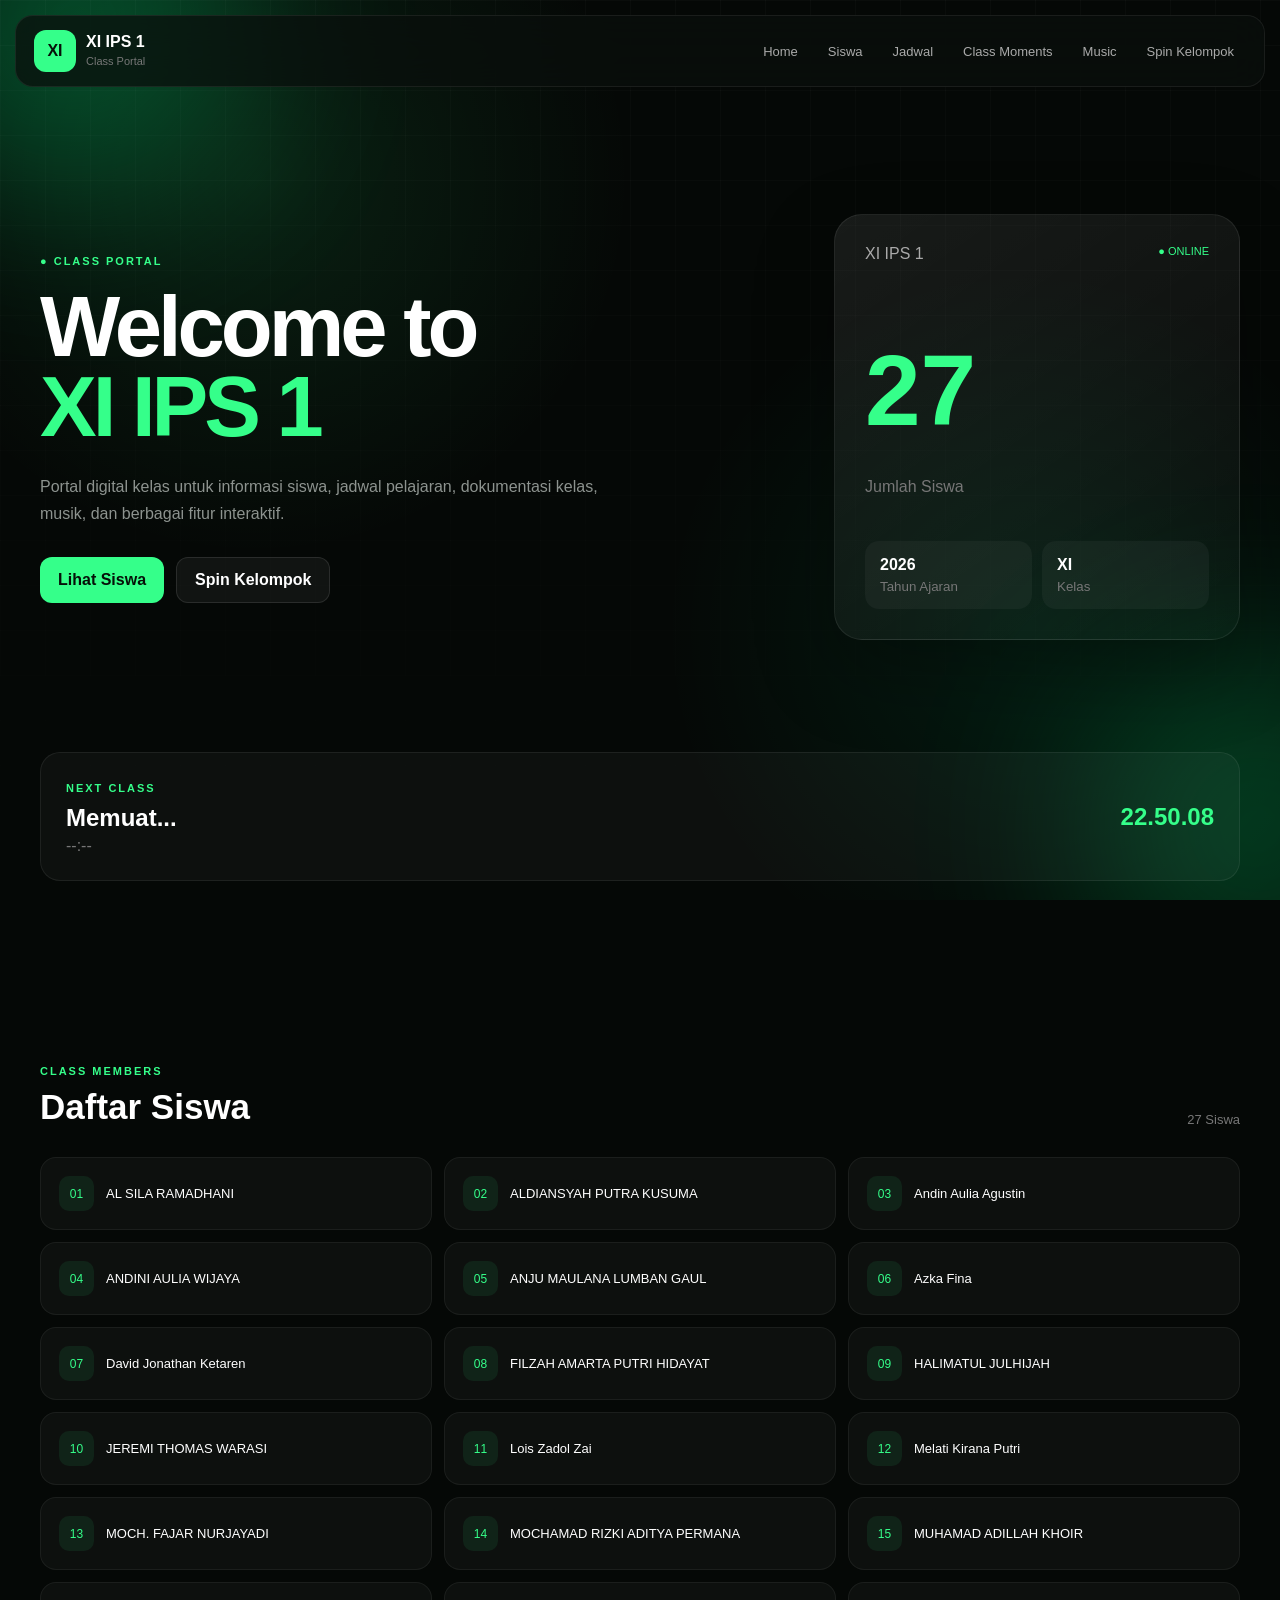
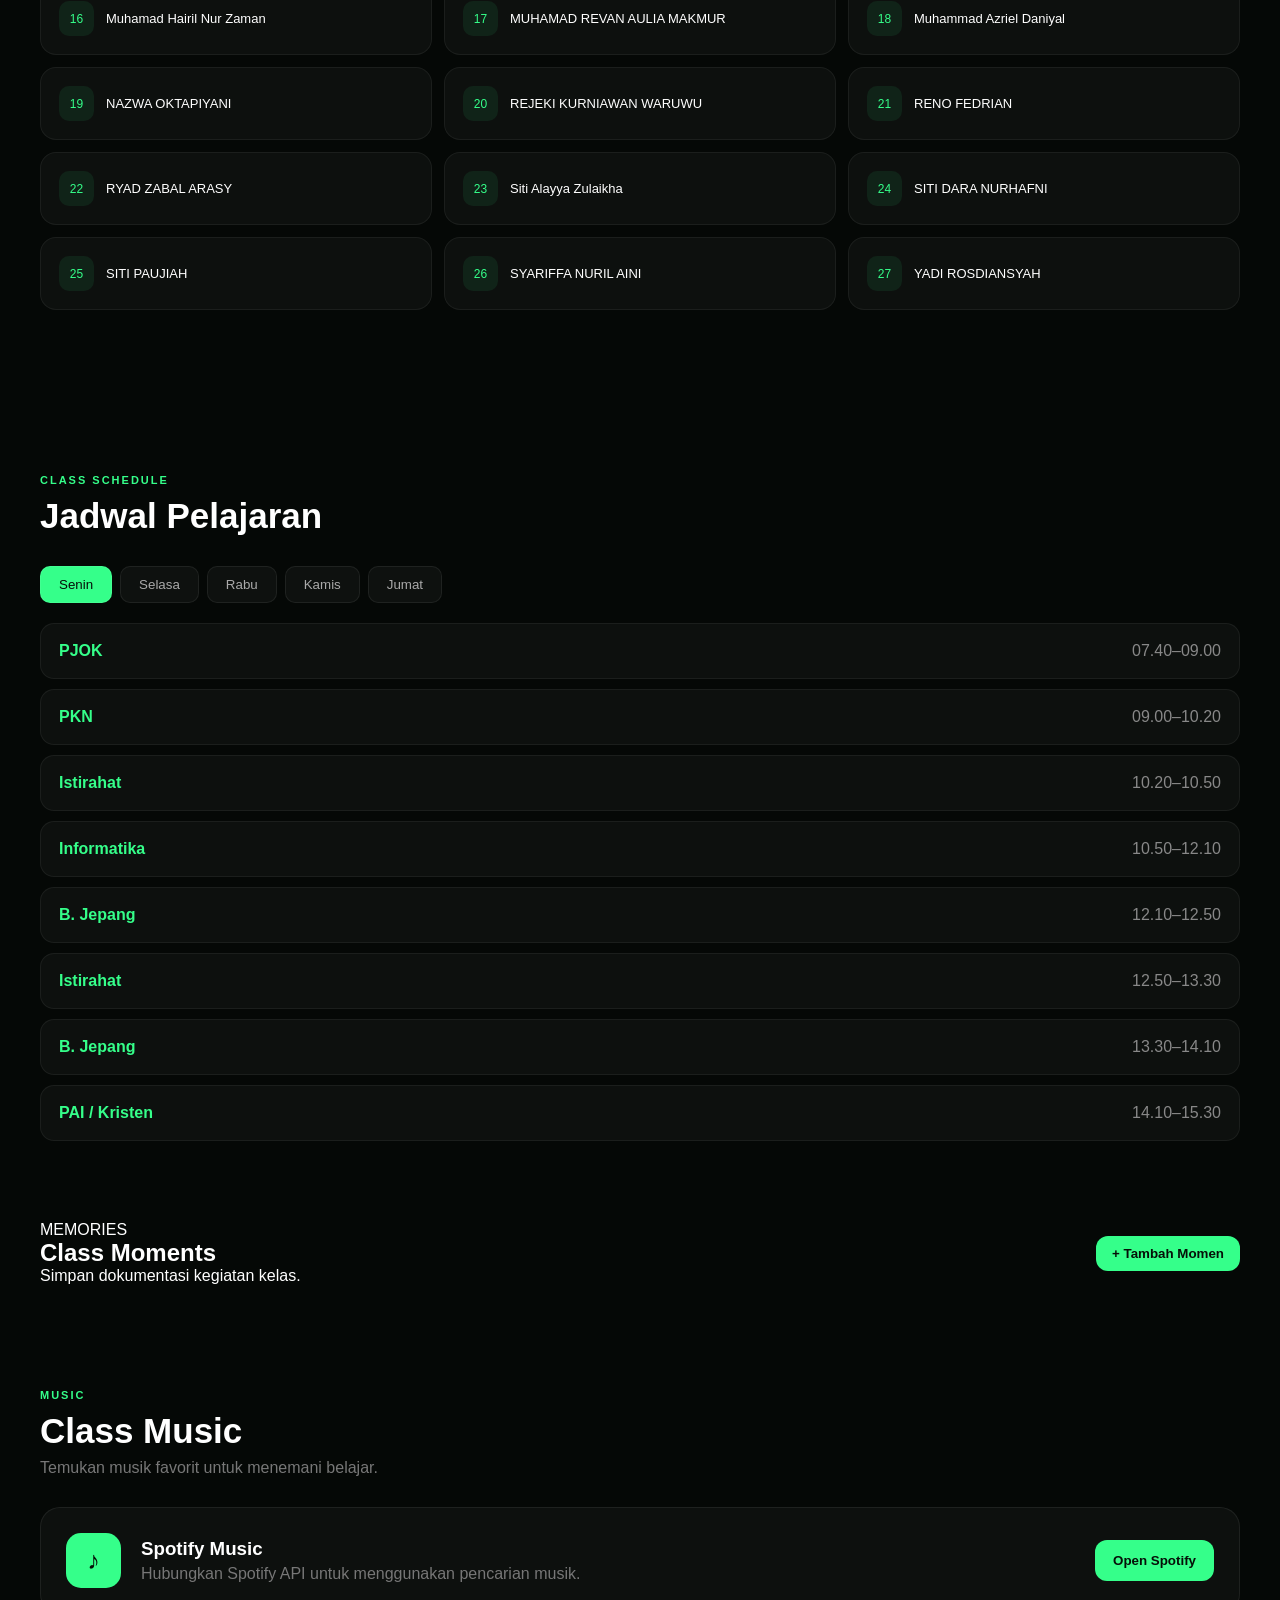
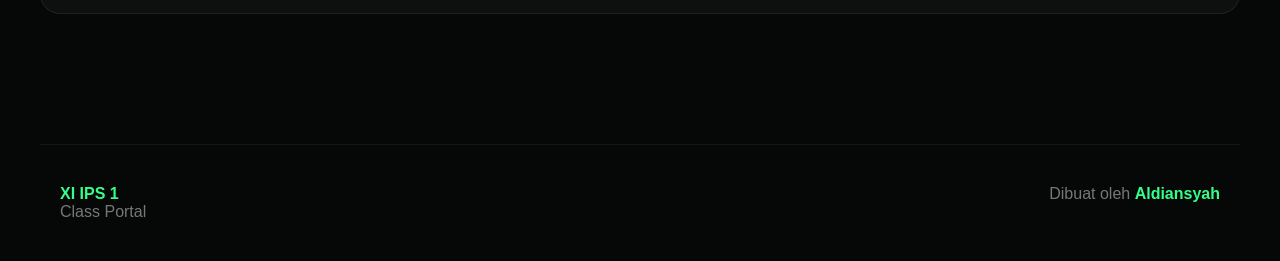
==== commit 4cc238dd: "Update index.html" ====
--- a/index.html
+++ b/index.html
@@ -182,32 +182,32 @@
         </section>
 
         <!-- CLASS MOMENTS -->
-        <section id="moments" class="section">
-
-            <div class="section-heading">
-
-                <div>
-                    <span class="section-label">MEMORIES</span>
-                    <h2>Class Moments</h2>
-                    <p>Simpan dokumentasi kegiatan kelas.</p>
-                </div>
-
-                <label class="upload-btn">
-                    + Tambah Foto
-                    <input
-                        type="file"
-                        id="photoInput"
-                        accept="image/*"
-                        multiple
-                        hidden
-                    >
-                </label>
-
-            </div>
-
-            <div id="gallery" class="gallery"></div>
-
-        </section>
+       <section id="moments">
+    <div class="moments-header" style="display: flex; justify-content: space-between; align-items: center; margin-bottom: 20px;">
+        <div>
+            <span>MEMORIES</span>
+            <h2>Class Moments</h2>
+            <p>Simpan dokumentasi kegiatan kelas.</p>
+        </div>
+        <!-- Tombol untuk menambah foto baru -->
+        <button id="addMomentBtn" class="btn primary" style="padding: 10px 16px; cursor: pointer;">+ Tambah Momen</button>
+    </div>
+
+    <!-- Form tersembunyi untuk upload foto (akan muncul saat tombol Tambah diklik) -->
+    <div id="momentFormContainer" style="display: none; background: rgba(255,255,255,0.05); padding: 15px; border-radius: 12px; margin-bottom: 20px;">
+        <input type="text" id="momentCaption" placeholder="Keterangan kegiatan (cth: Jam Kosong / Olahraga)" style="width: 100%; padding: 8px; margin-bottom: 10px; border-radius: 6px; border: 1px solid #ccc;">
+        <input type="file" id="momentFile" accept="image/*" style="margin-bottom: 10px; color: white;">
+        <div>
+            <button id="saveMomentBtn" class="btn primary" style="padding: 6px 12px; cursor: pointer;">Simpan</button>
+            <button id="cancelMomentBtn" style="padding: 6px 12px; cursor: pointer; background: transparent; color: white; border: 1px solid #ccc; border-radius: 6px;">Batal</button>
+        </div>
+    </div>
+
+    <!-- Wadah tempat kartu foto momen akan muncul -->
+    <div id="momentsGrid" style="display: grid; grid-template-columns: repeat(auto-fit, minmax(250px, 1fr)); gap: 20px;">
+        <!-- Foto-foto akan dimuat otomatis lewat JavaScript di sini -->
+    </div>
+</section>
 
         <!-- SPOTIFY -->
         <section id="spotify" class="section">
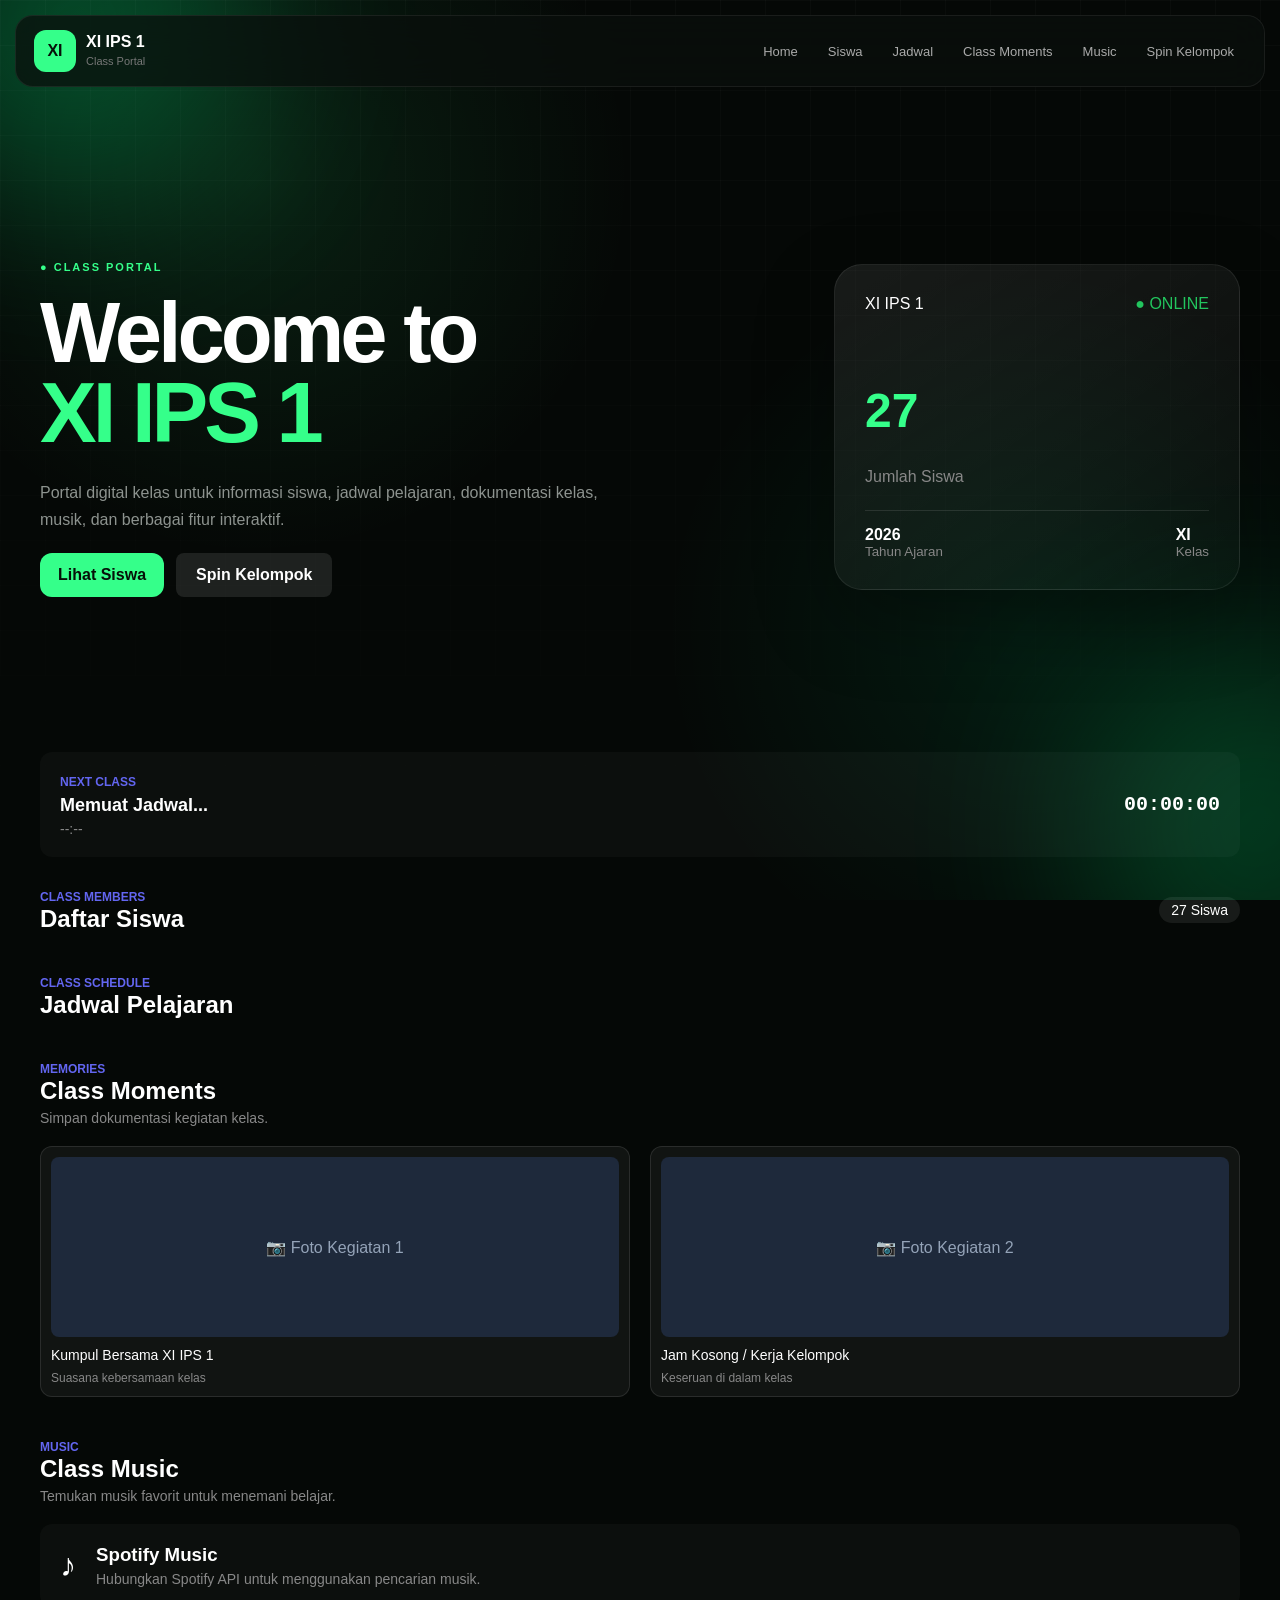
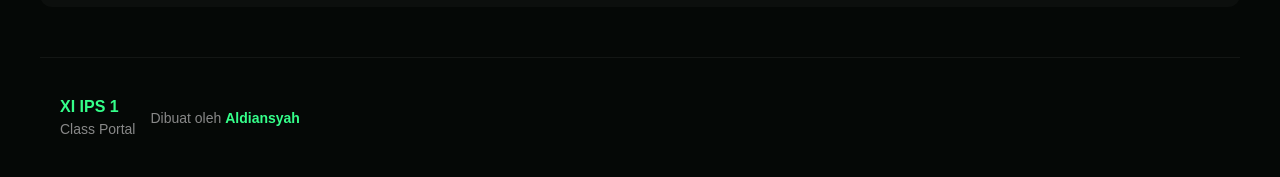
==== commit fae334b8: "Create index.html" ====
--- a/index.html
+++ b/index.html
@@ -1,39 +1,24 @@
 <!DOCTYPE html>
 <html lang="id">
+
 <head>
     <meta charset="UTF-8">
     <meta name="viewport" content="width=device-width, initial-scale=1.0">
-
-    <title>XI IPS 1</title>
-
-    <link rel="icon" href="assets/images/logo.svg" type="image/svg+xml">
+    <title>XI IPS 1 - Class Portal</title>
+    <link href="assets/images/logo.svg" rel="icon" type="image/svg+xml">
     <link rel="stylesheet" href="css/style.css">
 </head>
 
 <body>
 
-    <!-- BACKGROUND -->
     <div class="background">
         <div class="orb orb-1"></div>
         <div class="orb orb-2"></div>
         <div class="grid"></div>
     </div>
 
-    <!-- LOADING -->
-    <div id="loader">
-        <div class="loader-box">
-            <div class="loader-logo">XI</div>
-            <h2>XI IPS 1</h2>
-            <div class="loader-line">
-                <span></span>
-            </div>
-            <p>Memuat Class Portal...</p>
-        </div>
-    </div>
-
     <!-- NAVBAR -->
     <header class="navbar">
-
         <div class="logo">
             <div class="logo-icon">XI</div>
             <div>
@@ -50,219 +35,150 @@
             <a href="#spotify">Music</a>
             <a href="group.html">Spin Kelompok</a>
         </nav>
-
     </header>
 
-    <!-- HERO -->
+    <!-- MAIN CONTENT -->
     <main>
 
+        <!-- HERO SECTION -->
         <section id="home" class="hero">
-
             <div class="hero-content">
-
                 <span class="badge">● CLASS PORTAL</span>
-
                 <h1>
                     Welcome to
                     <span>XI IPS 1</span>
                 </h1>
-
                 <p>
                     Portal digital kelas untuk informasi siswa,
                     jadwal pelajaran, dokumentasi kelas, musik,
                     dan berbagai fitur interaktif.
                 </p>
+                <div style="display: flex; gap: 12px; margin-top: 20px;">
+                    <a href="#students" class="btn primary">Lihat Siswa</a>
+                    <a href="group.html" class="btn" style="background: rgba(255,255,255,0.1); color: white; padding: 10px 20px; border-radius: 8px; text-decoration: none;">Spin Kelompok</a>
+                </div>
+            </div>
 
-                <div class="hero-buttons">
-                    <a href="#students" class="btn primary">
-                        Lihat Siswa
-                    </a>
+            <div class="hero-card">
+                <div style="display: flex; justify-content: space-between; margin-bottom: 15px;">
+                    <span>XI IPS 1</span>
+                    <span style="color: #22c55e;">● ONLINE</span>
+                </div>
+                <div class="hero-number" style="font-size: 48px; font-weight: bold; margin-bottom: 5px;">27</div>
+                <p style="color: #888; margin-bottom: 20px;">Jumlah Siswa</p>
 
-                    <a href="group.html" class="btn secondary">
-                        Spin Kelompok
-                    </a>
+                <div style="display: flex; justify-content: space-between; border-top: 1px solid rgba(255,255,255,0.1); padding-top: 15px;">
+                    <div>
+                        <strong>2026</strong>
+                        <small style="display: block; color: #888;">Tahun Ajaran</small>
+                    </div>
+                    <div>
+                        <strong>XI</strong>
+                        <small style="display: block; color: #888;">Kelas</small>
+                    </div>
+                </div>
+            </div>
+        </section>
+
+        <!-- NEXT CLASS SECTION -->
+        <section style="display: flex; justify-content: space-between; align-items: center; background: rgba(255,255,255,0.03); padding: 20px; border-radius: 12px; margin-bottom: 30px;">
+            <div>
+                <span style="color: var(--primary, #6366f1); font-size: 12px; font-weight: bold;">NEXT CLASS</span>
+                <h2 style="font-size: 18px; margin: 5px 0;">Memuat Jadwal...</h2>
+                <p style="color: #888; font-size: 14px; margin: 0;">--:--</p>
+            </div>
+            <div>
+                <span style="font-family: monospace; font-size: 20px; font-weight: bold;">00:00:00</span>
+            </div>
+        </section>
+
+        <!-- STUDENTS SECTION -->
+        <section id="students" style="margin-bottom: 40px;">
+            <div style="display: flex; justify-content: space-between; align-items: center; margin-bottom: 20px;">
+                <div>
+                    <span style="color: var(--primary, #6366f1); font-size: 12px; font-weight: bold;">CLASS MEMBERS</span>
+                    <h2>Daftar Siswa</h2>
+                </div>
+                <span style="background: rgba(255,255,255,0.08); padding: 5px 12px; border-radius: 20px; font-size: 14px;">27 Siswa</span>
+            </div>
+            <div id="studentsGrid"></div>
+        </section>
+
+        <!-- SCHEDULE SECTION -->
+        <section id="schedule" style="margin-bottom: 40px;">
+            <div style="margin-bottom: 20px;">
+                <span style="color: var(--primary, #6366f1); font-size: 12px; font-weight: bold;">CLASS SCHEDULE</span>
+                <h2>Jadwal Pelajaran</h2>
+            </div>
+            <div id="scheduleContainer"></div>
+        </section>
+
+        <!-- MOMENTS SECTION (DOKUMENTASI KELAS) -->
+
+        <section id="moments" style="margin-bottom: 40px;">
+            <div style="display: flex; justify-content: space-between; align-items: center; margin-bottom: 20px;">
+                <div>
+                    <span style="color: var(--primary, #6366f1); font-size: 12px; font-weight: bold;">MEMORIES</span>
+                    <h2>Class Moments</h2>
+                    <p style="color: #888; font-size: 14px; margin: 5px 0 0 0;">Simpan dokumentasi kegiatan kelas.</p>
+                </div>
+            </div>
+
+            <!-- Wadah Galeri Foto yang Pasti Muncul dan Bisa Dilihat Semua Pengunjung -->
+            <div style="display: grid; grid-template-columns: repeat(auto-fit, minmax(250px, 1fr)); gap: 20px;">
+                
+                <!-- Kartu Momen 1 -->
+                <div style="background: rgba(255,255,255,0.05); border-radius: 12px; overflow: hidden; border: 1px solid rgba(255,255,255,0.1); padding: 10px;">
+                    <div style="width: 100%; height: 180px; background: #1e293b; border-radius: 8px; display: flex; align-items: center; justify-content: center; color: #94a3b8; margin-bottom: 10px; font-weight: 500;">
+                        📷 Foto Kegiatan 1
+                    </div>
+                    <p style="color: white; font-weight: 500; font-size: 14px; margin: 0 0 5px 0;">Kumpul Bersama XI IPS 1</p>
+                    <small style="color: #888; font-size: 12px;">Suasana kebersamaan kelas</small>
+                </div>
+
+                <!-- Kartu Momen 2 -->
+                <div style="background: rgba(255,255,255,0.05); border-radius: 12px; overflow: hidden; border: 1px solid rgba(255,255,255,0.1); padding: 10px;">
+                    <div style="width: 100%; height: 180px; background: #1e293b; border-radius: 8px; display: flex; align-items: center; justify-content: center; color: #94a3b8; margin-bottom: 10px; font-weight: 500;">
+                        📷 Foto Kegiatan 2
+                    </div>
+                    <p style="color: white; font-weight: 500; font-size: 14px; margin: 0 0 5px 0;">Jam Kosong / Kerja Kelompok</p>
+                    <small style="color: #888; font-size: 12px;">Keseruan di dalam kelas</small>
                 </div>
 
             </div>
-
-            <div class="hero-card">
-
-                <div class="card-top">
-                    <span>XI IPS 1</span>
-                    <span class="status">● ONLINE</span>
-                </div>
-
-                <div class="hero-number">27</div>
-
-                <p>Jumlah Siswa</p>
-
-                <div class="mini-info">
-                    <div>
-                        <strong>2026</strong>
-                        <small>Tahun Ajaran</small>
-                    </div>
-
-                    <div>
-                        <strong>XI</strong>
-                        <small>Kelas</small>
-                    </div>
-                </div>
-
-            </div>
-
         </section>
 
-        <!-- NEXT CLASS -->
-        <section class="next-class">
-
-            <div>
-                <span class="section-label">NEXT CLASS</span>
-                <h2 id="nextClass">Memuat...</h2>
-                <p id="nextTime">--:--</p>
+        <!-- MUSIC SECTION -->
+        <section id="spotify" style="margin-bottom: 40px;">
+            <div style="margin-bottom: 20px;">
+                <span style="color: var(--primary, #6366f1); font-size: 12px; font-weight: bold;">MUSIC</span>
+                <h2>Class Music</h2>
+                <p style="color: #888; font-size: 14px; margin: 5px 0 0 0;">Temukan musik favorit untuk menemani belajar.</p>
             </div>
-
-            <div class="clock">
-                <span id="currentTime">00:00:00</span>
-            </div>
-
-        </section>
-
-        <!-- STUDENTS -->
-        <section id="students" class="section">
-
-            <div class="section-heading">
+            <div style="background: rgba(255,255,255,0.03); padding: 20px; border-radius: 12px; display: flex; align-items: center; gap: 20px;">
+                <div style="font-size: 32px;">♪</div>
                 <div>
-                    <span class="section-label">CLASS MEMBERS</span>
-                    <h2>Daftar Siswa</h2>
-                </div>
-
-                <span class="count">27 Siswa</span>
-            </div>
-
-            <div class="student-grid" id="studentList"></div>
-
-        </section>
-
-        <!-- SCHEDULE -->
-        <section id="schedule" class="section">
-
-            <div class="section-heading">
-                <div>
-                    <span class="section-label">CLASS SCHEDULE</span>
-                    <h2>Jadwal Pelajaran</h2>
+                    <h3 style="margin: 0 0 5px 0;">Spotify Music</h3>
+                    <p style="color: #888; font-size: 14px; margin: 0;">Hubungkan Spotify API untuk menggunakan pencarian musik.</p>
                 </div>
             </div>
-
-            <div class="day-buttons">
-
-                <button class="day-btn active" data-day="Senin">
-                    Senin
-                </button>
-
-                <button class="day-btn" data-day="Selasa">
-                    Selasa
-                </button>
-
-                <button class="day-btn" data-day="Rabu">
-                    Rabu
-                </button>
-
-                <button class="day-btn" data-day="Kamis">
-                    Kamis
-                </button>
-
-                <button class="day-btn" data-day="Jumat">
-                    Jumat
-                </button>
-
-            </div>
-
-            <div id="scheduleList" class="schedule-list"></div>
-
-        </section>
-
-        <!-- CLASS MOMENTS -->
-       <section id="moments">
-    <div class="moments-header" style="display: flex; justify-content: space-between; align-items: center; margin-bottom: 20px;">
-        <div>
-            <span>MEMORIES</span>
-            <h2>Class Moments</h2>
-            <p>Simpan dokumentasi kegiatan kelas.</p>
-        </div>
-        <!-- Tombol untuk menambah foto baru -->
-        <button id="addMomentBtn" class="btn primary" style="padding: 10px 16px; cursor: pointer;">+ Tambah Momen</button>
-    </div>
-
-    <!-- Form tersembunyi untuk upload foto (akan muncul saat tombol Tambah diklik) -->
-    <div id="momentFormContainer" style="display: none; background: rgba(255,255,255,0.05); padding: 15px; border-radius: 12px; margin-bottom: 20px;">
-        <input type="text" id="momentCaption" placeholder="Keterangan kegiatan (cth: Jam Kosong / Olahraga)" style="width: 100%; padding: 8px; margin-bottom: 10px; border-radius: 6px; border: 1px solid #ccc;">
-        <input type="file" id="momentFile" accept="image/*" style="margin-bottom: 10px; color: white;">
-        <div>
-            <button id="saveMomentBtn" class="btn primary" style="padding: 6px 12px; cursor: pointer;">Simpan</button>
-            <button id="cancelMomentBtn" style="padding: 6px 12px; cursor: pointer; background: transparent; color: white; border: 1px solid #ccc; border-radius: 6px;">Batal</button>
-        </div>
-    </div>
-
-    <!-- Wadah tempat kartu foto momen akan muncul -->
-    <div id="momentsGrid" style="display: grid; grid-template-columns: repeat(auto-fit, minmax(250px, 1fr)); gap: 20px;">
-        <!-- Foto-foto akan dimuat otomatis lewat JavaScript di sini -->
-    </div>
-</section>
-
-        <!-- SPOTIFY -->
-        <section id="spotify" class="section">
-
-            <div class="section-heading">
-                <div>
-                    <span class="section-label">MUSIC</span>
-                    <h2>Class Music</h2>
-                    <p>Temukan musik favorit untuk menemani belajar.</p>
-                </div>
-            </div>
-
-            <div class="music-box">
-
-                <div class="music-icon">
-                    ♪
-                </div>
-
-                <div>
-                    <h3>Spotify Music</h3>
-                    <p>
-                        Hubungkan Spotify API untuk menggunakan
-                        pencarian musik.
-                    </p>
-                </div>
-
-                <button class="btn primary" id="spotifyButton">
-                    Open Spotify
-                </button>
-
-            </div>
-
         </section>
 
     </main>
 
     <!-- FOOTER -->
     <footer>
-
-        <div>
-            <strong>XI IPS 1</strong>
-            <p>Class Portal</p>
+        <div style="display: flex; justify-content: space-between; align-items: center; flex-wrap: wrap; gap: 15px;">
+            <div>
+                <strong style="font-size: 16px;">XI IPS 1</strong>
+                <p style="color: #888; font-size: 14px; margin: 5px 0 0 0;">Class Portal</p>
+            </div>
+            <div style="color: #888; font-size: 14px;">
+                Dibuat oleh <strong>Aldiansyah</strong>
+            </div>
         </div>
-
-        <div>
-            Dibuat oleh <strong>Aldiansyah</strong>
-        </div>
-
     </footer>
 
-    <!-- JAVASCRIPT -->
+</body>
 
-    <script src="js/spotify-config.js"></script>
-    <script src="js/spotify.js"></script>
-    <script src="js/app.js"></script>
-
-</body>
 </html>
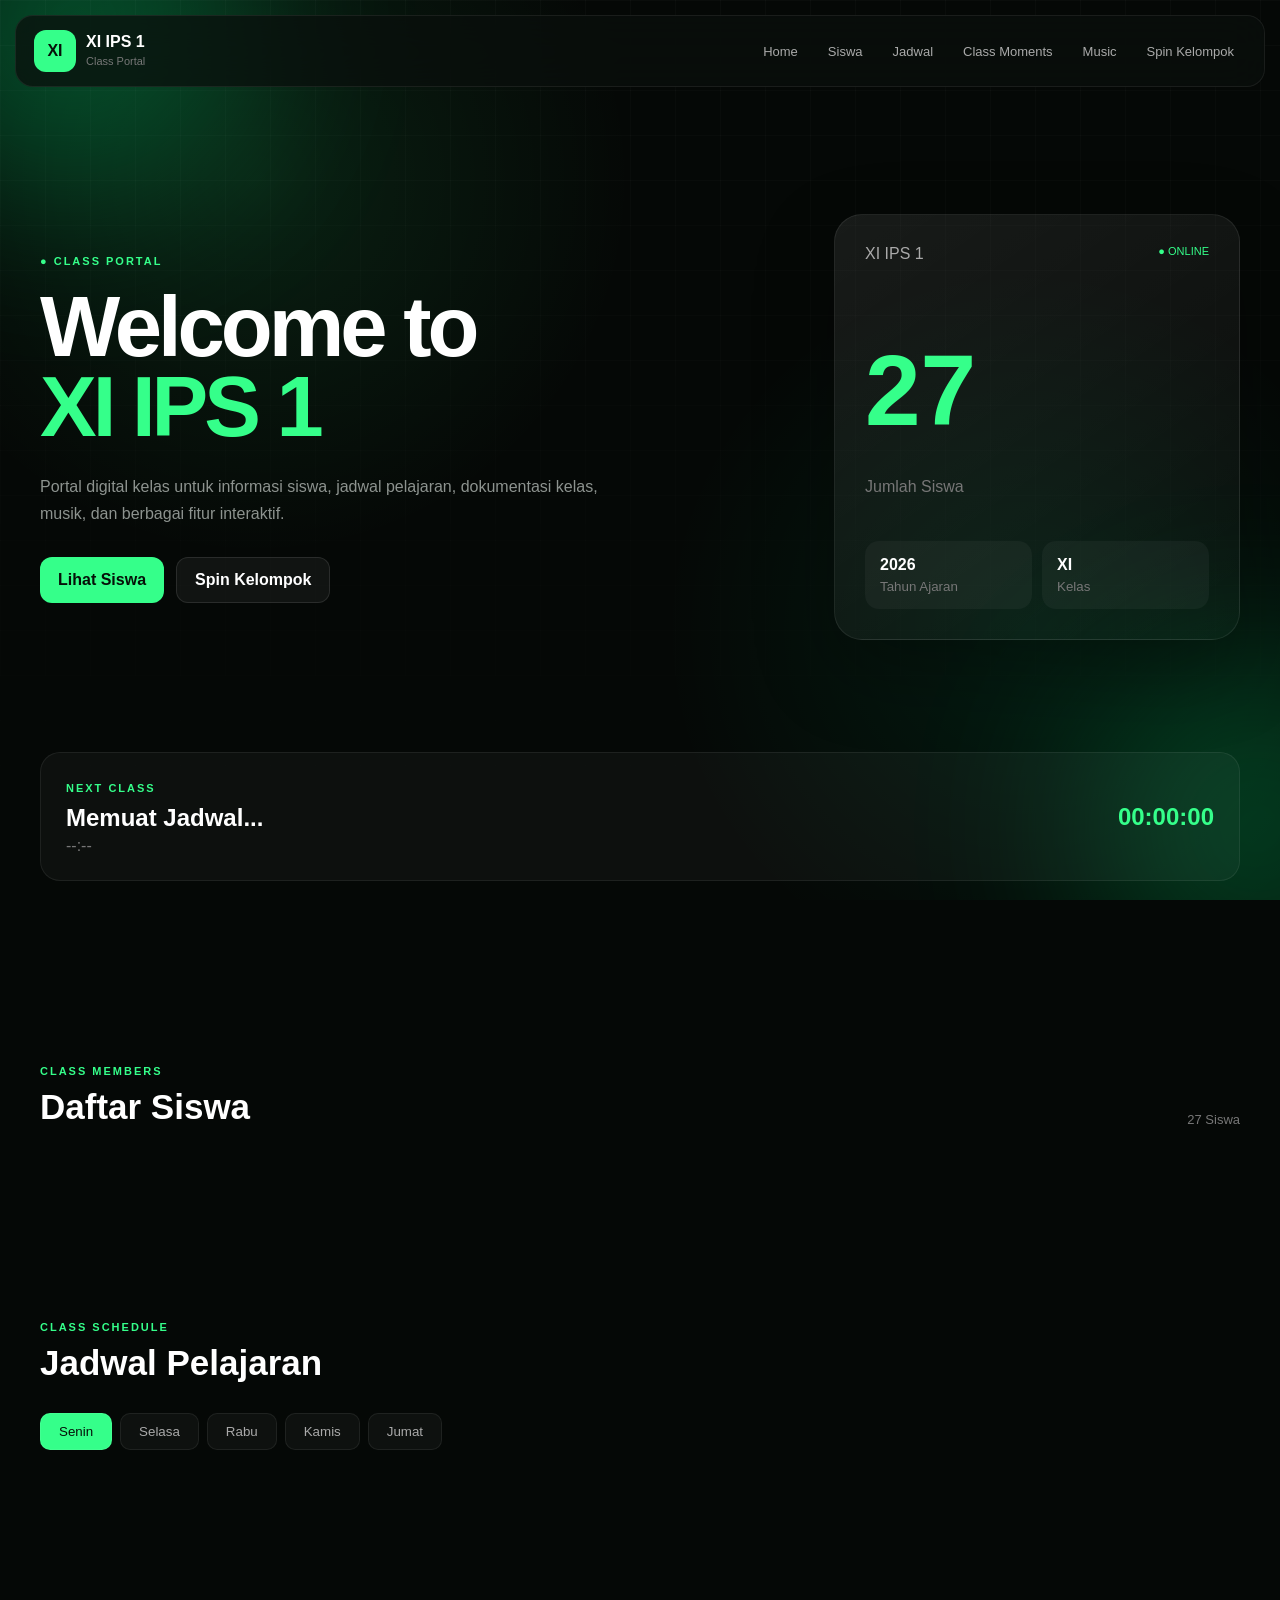
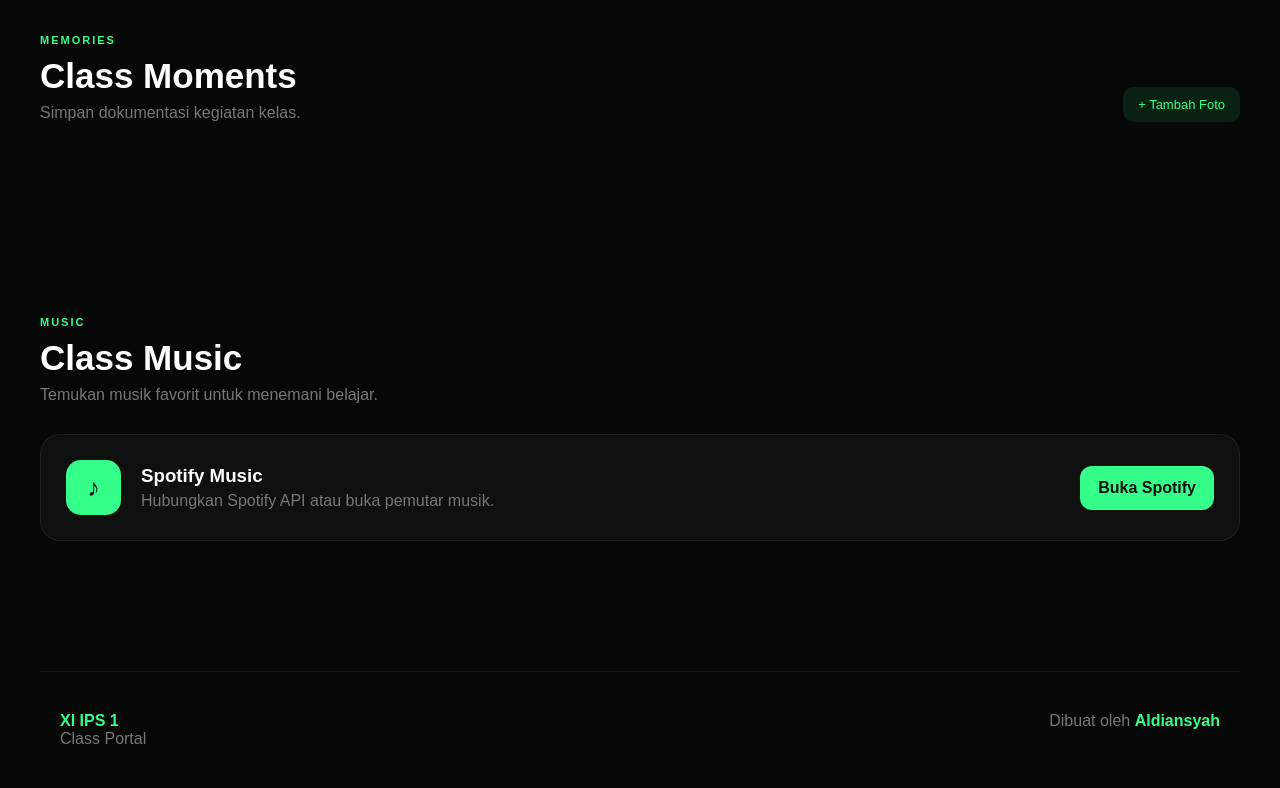
==== commit 3e0c3f46: "Update index.html" ====
--- a/index.html
+++ b/index.html
@@ -53,114 +53,107 @@
                     jadwal pelajaran, dokumentasi kelas, musik,
                     dan berbagai fitur interaktif.
                 </p>
-                <div style="display: flex; gap: 12px; margin-top: 20px;">
+                <div class="hero-buttons">
                     <a href="#students" class="btn primary">Lihat Siswa</a>
-                    <a href="group.html" class="btn" style="background: rgba(255,255,255,0.1); color: white; padding: 10px 20px; border-radius: 8px; text-decoration: none;">Spin Kelompok</a>
+                    <a href="group.html" class="btn secondary">Spin Kelompok</a>
                 </div>
             </div>
 
             <div class="hero-card">
-                <div style="display: flex; justify-content: space-between; margin-bottom: 15px;">
+                <div class="card-top">
                     <span>XI IPS 1</span>
-                    <span style="color: #22c55e;">● ONLINE</span>
+                    <span class="status">● ONLINE</span>
                 </div>
-                <div class="hero-number" style="font-size: 48px; font-weight: bold; margin-bottom: 5px;">27</div>
-                <p style="color: #888; margin-bottom: 20px;">Jumlah Siswa</p>
+                <div class="hero-number">27</div>
+                <p>Jumlah Siswa</p>
 
-                <div style="display: flex; justify-content: space-between; border-top: 1px solid rgba(255,255,255,0.1); padding-top: 15px;">
+                <div class="mini-info">
                     <div>
                         <strong>2026</strong>
-                        <small style="display: block; color: #888;">Tahun Ajaran</small>
+                        <small>Tahun Ajaran</small>
                     </div>
                     <div>
                         <strong>XI</strong>
-                        <small style="display: block; color: #888;">Kelas</small>
+                        <small>Kelas</small>
                     </div>
                 </div>
             </div>
         </section>
 
         <!-- NEXT CLASS SECTION -->
-        <section style="display: flex; justify-content: space-between; align-items: center; background: rgba(255,255,255,0.03); padding: 20px; border-radius: 12px; margin-bottom: 30px;">
+        <section class="next-class">
             <div>
-                <span style="color: var(--primary, #6366f1); font-size: 12px; font-weight: bold;">NEXT CLASS</span>
-                <h2 style="font-size: 18px; margin: 5px 0;">Memuat Jadwal...</h2>
-                <p style="color: #888; font-size: 14px; margin: 0;">--:--</p>
+                <span class="section-label">NEXT CLASS</span>
+                <h2 id="nextClass">Memuat Jadwal...</h2>
+                <p id="nextTime">--:--</p>
             </div>
             <div>
-                <span style="font-family: monospace; font-size: 20px; font-weight: bold;">00:00:00</span>
+                <span id="currentTime" class="clock">00:00:00</span>
             </div>
         </section>
 
         <!-- STUDENTS SECTION -->
-        <section id="students" style="margin-bottom: 40px;">
-            <div style="display: flex; justify-content: space-between; align-items: center; margin-bottom: 20px;">
+        <section id="students" class="section">
+            <div class="section-heading">
                 <div>
-                    <span style="color: var(--primary, #6366f1); font-size: 12px; font-weight: bold;">CLASS MEMBERS</span>
+                    <span class="section-label">CLASS MEMBERS</span>
                     <h2>Daftar Siswa</h2>
                 </div>
-                <span style="background: rgba(255,255,255,0.08); padding: 5px 12px; border-radius: 20px; font-size: 14px;">27 Siswa</span>
+                <span class="count">27 Siswa</span>
             </div>
-            <div id="studentsGrid"></div>
+            <div id="studentList" class="student-grid"></div>
         </section>
 
         <!-- SCHEDULE SECTION -->
-        <section id="schedule" style="margin-bottom: 40px;">
-            <div style="margin-bottom: 20px;">
-                <span style="color: var(--primary, #6366f1); font-size: 12px; font-weight: bold;">CLASS SCHEDULE</span>
-                <h2>Jadwal Pelajaran</h2>
+        <section id="schedule" class="section">
+            <div class="section-heading">
+                <div>
+                    <span class="section-label">CLASS SCHEDULE</span>
+                    <h2>Jadwal Pelajaran</h2>
+                </div>
             </div>
-            <div id="scheduleContainer"></div>
+            <div class="day-buttons">
+                <button class="day-btn active" data-day="Senin">Senin</button>
+                <button class="day-btn" data-day="Selasa">Selasa</button>
+                <button class="day-btn" data-day="Rabu">Rabu</button>
+                <button class="day-btn" data-day="Kamis">Kamis</button>
+                <button class="day-btn" data-day="Jumat">Jumat</button>
+            </div>
+            <div id="scheduleList" class="schedule-list"></div>
         </section>
 
-        <!-- MOMENTS SECTION (DOKUMENTASI KELAS) -->
-
-        <section id="moments" style="margin-bottom: 40px;">
-            <div style="display: flex; justify-content: space-between; align-items: center; margin-bottom: 20px;">
+        <!-- MOMENTS SECTION (CLASS MOMENTS) -->
+        <section id="moments" class="section">
+            <div class="section-heading">
                 <div>
-                    <span style="color: var(--primary, #6366f1); font-size: 12px; font-weight: bold;">MEMORIES</span>
+                    <span class="section-label">MEMORIES</span>
                     <h2>Class Moments</h2>
-                    <p style="color: #888; font-size: 14px; margin: 5px 0 0 0;">Simpan dokumentasi kegiatan kelas.</p>
+                    <p>Simpan dokumentasi kegiatan kelas.</p>
                 </div>
+                <label class="upload-btn">
+                    + Tambah Foto
+                    <input type="file" id="photoInput" accept="image/*" multiple style="display: none;">
+                </label>
             </div>
-
-            <!-- Wadah Galeri Foto yang Pasti Muncul dan Bisa Dilihat Semua Pengunjung -->
-            <div style="display: grid; grid-template-columns: repeat(auto-fit, minmax(250px, 1fr)); gap: 20px;">
-                
-                <!-- Kartu Momen 1 -->
-                <div style="background: rgba(255,255,255,0.05); border-radius: 12px; overflow: hidden; border: 1px solid rgba(255,255,255,0.1); padding: 10px;">
-                    <div style="width: 100%; height: 180px; background: #1e293b; border-radius: 8px; display: flex; align-items: center; justify-content: center; color: #94a3b8; margin-bottom: 10px; font-weight: 500;">
-                        📷 Foto Kegiatan 1
-                    </div>
-                    <p style="color: white; font-weight: 500; font-size: 14px; margin: 0 0 5px 0;">Kumpul Bersama XI IPS 1</p>
-                    <small style="color: #888; font-size: 12px;">Suasana kebersamaan kelas</small>
-                </div>
-
-                <!-- Kartu Momen 2 -->
-                <div style="background: rgba(255,255,255,0.05); border-radius: 12px; overflow: hidden; border: 1px solid rgba(255,255,255,0.1); padding: 10px;">
-                    <div style="width: 100%; height: 180px; background: #1e293b; border-radius: 8px; display: flex; align-items: center; justify-content: center; color: #94a3b8; margin-bottom: 10px; font-weight: 500;">
-                        📷 Foto Kegiatan 2
-                    </div>
-                    <p style="color: white; font-weight: 500; font-size: 14px; margin: 0 0 5px 0;">Jam Kosong / Kerja Kelompok</p>
-                    <small style="color: #888; font-size: 12px;">Keseruan di dalam kelas</small>
-                </div>
-
-            </div>
+            <div id="gallery" class="gallery"></div>
         </section>
 
         <!-- MUSIC SECTION -->
-        <section id="spotify" style="margin-bottom: 40px;">
-            <div style="margin-bottom: 20px;">
-                <span style="color: var(--primary, #6366f1); font-size: 12px; font-weight: bold;">MUSIC</span>
-                <h2>Class Music</h2>
-                <p style="color: #888; font-size: 14px; margin: 5px 0 0 0;">Temukan musik favorit untuk menemani belajar.</p>
+        <section id="spotify" class="section">
+            <div class="section-heading">
+                <div>
+                    <span class="section-label">MUSIC</span>
+                    <h2>Class Music</h2>
+                    <p>Temukan musik favorit untuk menemani belajar.</p>
+                </div>
             </div>
-            <div style="background: rgba(255,255,255,0.03); padding: 20px; border-radius: 12px; display: flex; align-items: center; gap: 20px;">
-                <div style="font-size: 32px;">♪</div>
+            <div class="music-box">
+                <div class="music-icon">♪</div>
                 <div>
-                    <h3 style="margin: 0 0 5px 0;">Spotify Music</h3>
-                    <p style="color: #888; font-size: 14px; margin: 0;">Hubungkan Spotify API untuk menggunakan pencarian musik.</p>
+                    <h3>Spotify Music</h3>
+                    <p>Hubungkan Spotify API atau buka pemutar musik.</p>
                 </div>
+                <a href="https://open.spotify.com" target="_blank" class="btn primary">Buka Spotify</a>
             </div>
         </section>
 
@@ -168,17 +161,17 @@
 
     <!-- FOOTER -->
     <footer>
-        <div style="display: flex; justify-content: space-between; align-items: center; flex-wrap: wrap; gap: 15px;">
-            <div>
-                <strong style="font-size: 16px;">XI IPS 1</strong>
-                <p style="color: #888; font-size: 14px; margin: 5px 0 0 0;">Class Portal</p>
-            </div>
-            <div style="color: #888; font-size: 14px;">
-                Dibuat oleh <strong>Aldiansyah</strong>
-            </div>
+        <div>
+            <strong>XI IPS 1</strong>
+            <p>Class Portal</p>
+        </div>
+        <div>
+            Dibuat oleh <strong>Aldiansyah</strong>
         </div>
     </footer>
 
+    <!-- SCRIPT UTAMA -->
+    <script src="app.js"></script>
 </body>
 
 </html>
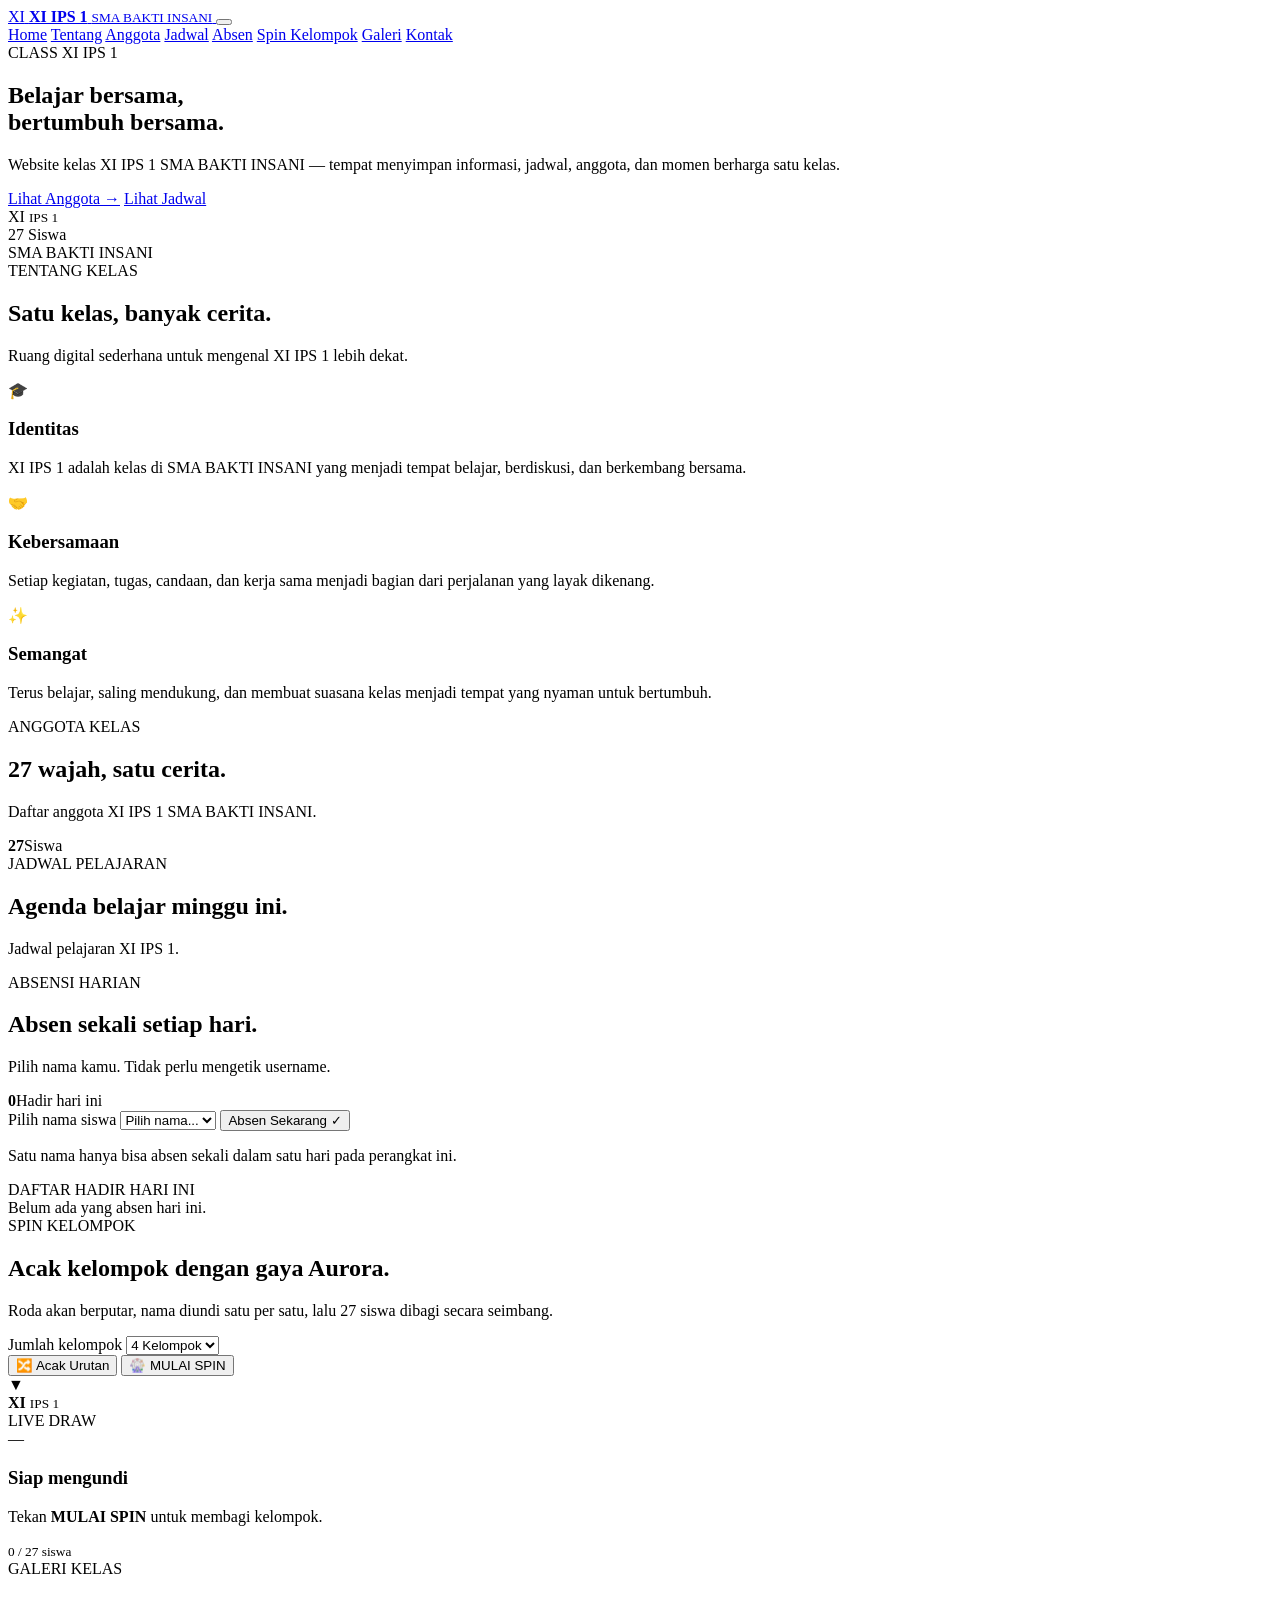
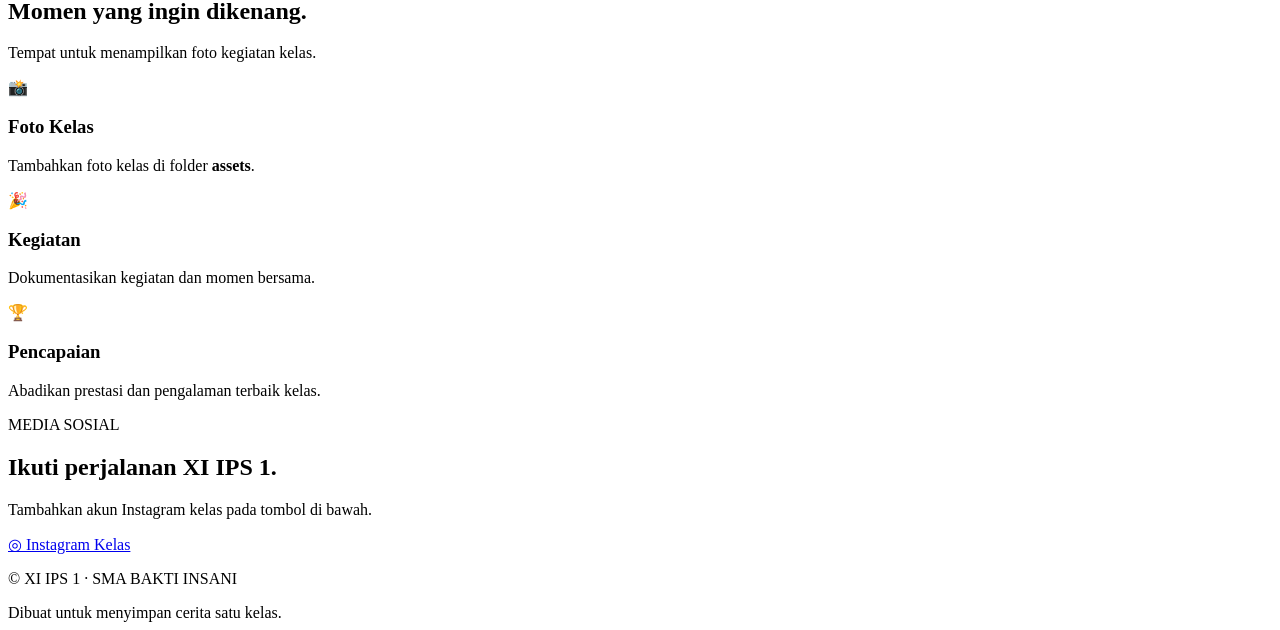
==== commit 11e3e763: "Add files via upload" ====
--- a/index.html
+++ b/index.html
@@ -1,177 +1,289 @@
 <!DOCTYPE html>
 <html lang="id">
-
 <head>
     <meta charset="UTF-8">
     <meta name="viewport" content="width=device-width, initial-scale=1.0">
-    <title>XI IPS 1 - Class Portal</title>
-    <link href="assets/images/logo.svg" rel="icon" type="image/svg+xml">
-    <link rel="stylesheet" href="css/style.css">
+    <meta name="description" content="Website resmi kelas XI IPS 1 SMA BAKTI INSANI">
+    <title>XI IPS 1 | SMA BAKTI INSANI</title>
+    <link rel="preconnect" href="https://fonts.googleapis.com">
+    <link rel="preconnect" href="https://fonts.gstatic.com" crossorigin>
+    <link href="https://fonts.googleapis.com/css2?family=Inter:wght@400;500;600;700;800&family=Plus+Jakarta+Sans:wght@500;600;700;800&display=swap" rel="stylesheet">
+    <link rel="stylesheet" href="style.css">
 </head>
-
 <body>
-
-    <div class="background">
-        <div class="orb orb-1"></div>
-        <div class="orb orb-2"></div>
+    <div class="page-grid" aria-hidden="true"></div>
+
+    <!-- Animated background -->
+    <div class="background" aria-hidden="true">
+        <div class="orb orb-a"></div>
+        <div class="orb orb-b"></div>
+        <div class="orb orb-c"></div>
         <div class="grid"></div>
+        <div class="stars">
+            <i></i><i></i><i></i><i></i><i></i><i></i><i></i><i></i>
+            <i></i><i></i><i></i><i></i>
+        </div>
     </div>
 
-    <!-- NAVBAR -->
     <header class="navbar">
-        <div class="logo">
-            <div class="logo-icon">XI</div>
-            <div>
+        <a class="brand" href="#home" aria-label="XI IPS 1 Home">
+            <span class="brand-mark">XI</span>
+            <span>
                 <strong>XI IPS 1</strong>
-                <small>Class Portal</small>
-            </div>
-        </div>
-
-        <nav>
-            <a href="#home">Home</a>
-            <a href="#students">Siswa</a>
-            <a href="#schedule">Jadwal</a>
-            <a href="#moments">Class Moments</a>
-            <a href="#spotify">Music</a>
-            <a href="group.html">Spin Kelompok</a>
+                <small>SMA BAKTI INSANI</small>
+            </span>
+        </a>
+
+        <button class="menu-toggle" id="menuToggle" aria-label="Buka menu" aria-expanded="false">
+            <span></span><span></span><span></span>
+        </button>
+
+        <nav id="navMenu">
+            <a class="nav-link active" href="#home">Home</a>
+            <a class="nav-link" href="#tentang">Tentang</a>
+            <a class="nav-link" href="#anggota">Anggota</a>
+            <a class="nav-link" href="#jadwal">Jadwal</a>
+            <a class="nav-link" href="#absen">Absen</a>
+            <a class="nav-link" href="#spin">Spin Kelompok</a>
+            <a class="nav-link" href="#galeri">Galeri</a>
+            <a class="nav-link" href="#kontak">Kontak</a>
         </nav>
     </header>
 
-    <!-- MAIN CONTENT -->
     <main>
-
-        <!-- HERO SECTION -->
-        <section id="home" class="hero">
-            <div class="hero-content">
-                <span class="badge">● CLASS PORTAL</span>
-                <h1>
-                    Welcome to
-                    <span>XI IPS 1</span>
-                </h1>
-                <p>
-                    Portal digital kelas untuk informasi siswa,
-                    jadwal pelajaran, dokumentasi kelas, musik,
-                    dan berbagai fitur interaktif.
-                </p>
-                <div class="hero-buttons">
-                    <a href="#students" class="btn primary">Lihat Siswa</a>
-                    <a href="group.html" class="btn secondary">Spin Kelompok</a>
-                </div>
-            </div>
-
-            <div class="hero-card">
-                <div class="card-top">
-                    <span>XI IPS 1</span>
-                    <span class="status">● ONLINE</span>
-                </div>
-                <div class="hero-number">27</div>
-                <p>Jumlah Siswa</p>
-
-                <div class="mini-info">
+        <!-- HOME -->
+        <section id="home" class="hero section">
+            <div class="hero-card glass-card reveal">
+                <div class="hero-copy">
+                    <span class="eyebrow"><span class="dot"></span> CLASS XI IPS 1</span>
+                    <h1>Belajar bersama,<br><span>bertumbuh bersama.</span></h1>
+                    <p>
+                        Website kelas XI IPS 1 SMA BAKTI INSANI — tempat menyimpan
+                        informasi, jadwal, anggota, dan momen berharga satu kelas.
+                    </p>
+                    <div class="hero-actions">
+                        <a class="btn btn-primary" href="#anggota">Lihat Anggota <span>→</span></a>
+                        <a class="btn btn-ghost" href="#jadwal">Lihat Jadwal</a>
+                    </div>
+                </div>
+
+                <div class="hero-visual">
+                    <div class="class-orbit">
+                        <div class="orbit-ring ring-one"></div>
+                        <div class="orbit-ring ring-two"></div>
+                        <div class="class-badge">
+                            <span>XI</span>
+                            <small>IPS 1</small>
+                        </div>
+                    </div>
+                    <div class="floating-chip chip-one">27 Siswa</div>
+                    <div class="floating-chip chip-two">SMA BAKTI INSANI</div>
+                </div>
+            </div>
+        </section>
+
+        <!-- TENTANG -->
+        <section id="tentang" class="section">
+            <div class="section-card glass-card reveal">
+                <div class="section-heading">
+                    <span class="eyebrow">TENTANG KELAS</span>
+                    <h2>Satu kelas, banyak cerita.</h2>
+                    <p>Ruang digital sederhana untuk mengenal XI IPS 1 lebih dekat.</p>
+                </div>
+
+                <div class="info-grid">
+                    <article class="info-card">
+                        <div class="icon">🎓</div>
+                        <h3>Identitas</h3>
+                        <p>XI IPS 1 adalah kelas di SMA BAKTI INSANI yang menjadi tempat belajar, berdiskusi, dan berkembang bersama.</p>
+                    </article>
+                    <article class="info-card">
+                        <div class="icon">🤝</div>
+                        <h3>Kebersamaan</h3>
+                        <p>Setiap kegiatan, tugas, candaan, dan kerja sama menjadi bagian dari perjalanan yang layak dikenang.</p>
+                    </article>
+                    <article class="info-card">
+                        <div class="icon">✨</div>
+                        <h3>Semangat</h3>
+                        <p>Terus belajar, saling mendukung, dan membuat suasana kelas menjadi tempat yang nyaman untuk bertumbuh.</p>
+                    </article>
+                </div>
+            </div>
+        </section>
+
+        <!-- ANGGOTA -->
+        <section id="anggota" class="section">
+            <div class="section-card glass-card reveal">
+                <div class="section-heading heading-row">
                     <div>
-                        <strong>2026</strong>
-                        <small>Tahun Ajaran</small>
-                    </div>
+                        <span class="eyebrow">ANGGOTA KELAS</span>
+                        <h2>27 wajah, satu cerita.</h2>
+                        <p>Daftar anggota XI IPS 1 SMA BAKTI INSANI.</p>
+                    </div>
+                    <div class="count-badge"><strong>27</strong><span>Siswa</span></div>
+                </div>
+
+                <div class="members-grid" id="membersGrid"></div>
+            </div>
+        </section>
+
+        <!-- JADWAL -->
+        <section id="jadwal" class="section">
+            <div class="section-card glass-card reveal">
+                <div class="section-heading">
+                    <span class="eyebrow">JADWAL PELAJARAN</span>
+                    <h2>Agenda belajar minggu ini.</h2>
+                    <p>Jadwal pelajaran XI IPS 1.</p>
+                </div>
+
+                <div class="schedule-grid" id="scheduleGrid"></div>
+            </div>
+        </section>
+
+
+        <!-- ABSEN -->
+        <section id="absen" class="section">
+            <div class="section-card glass-card reveal">
+                <div class="section-heading heading-row">
                     <div>
-                        <strong>XI</strong>
-                        <small>Kelas</small>
-                    </div>
-                </div>
-            </div>
-        </section>
-
-        <!-- NEXT CLASS SECTION -->
-        <section class="next-class">
-            <div>
-                <span class="section-label">NEXT CLASS</span>
-                <h2 id="nextClass">Memuat Jadwal...</h2>
-                <p id="nextTime">--:--</p>
-            </div>
-            <div>
-                <span id="currentTime" class="clock">00:00:00</span>
-            </div>
-        </section>
-
-        <!-- STUDENTS SECTION -->
-        <section id="students" class="section">
-            <div class="section-heading">
-                <div>
-                    <span class="section-label">CLASS MEMBERS</span>
-                    <h2>Daftar Siswa</h2>
-                </div>
-                <span class="count">27 Siswa</span>
-            </div>
-            <div id="studentList" class="student-grid"></div>
-        </section>
-
-        <!-- SCHEDULE SECTION -->
-        <section id="schedule" class="section">
-            <div class="section-heading">
-                <div>
-                    <span class="section-label">CLASS SCHEDULE</span>
-                    <h2>Jadwal Pelajaran</h2>
-                </div>
-            </div>
-            <div class="day-buttons">
-                <button class="day-btn active" data-day="Senin">Senin</button>
-                <button class="day-btn" data-day="Selasa">Selasa</button>
-                <button class="day-btn" data-day="Rabu">Rabu</button>
-                <button class="day-btn" data-day="Kamis">Kamis</button>
-                <button class="day-btn" data-day="Jumat">Jumat</button>
-            </div>
-            <div id="scheduleList" class="schedule-list"></div>
-        </section>
-
-        <!-- MOMENTS SECTION (CLASS MOMENTS) -->
-        <section id="moments" class="section">
-            <div class="section-heading">
-                <div>
-                    <span class="section-label">MEMORIES</span>
-                    <h2>Class Moments</h2>
-                    <p>Simpan dokumentasi kegiatan kelas.</p>
-                </div>
-                <label class="upload-btn">
-                    + Tambah Foto
-                    <input type="file" id="photoInput" accept="image/*" multiple style="display: none;">
-                </label>
-            </div>
-            <div id="gallery" class="gallery"></div>
-        </section>
-
-        <!-- MUSIC SECTION -->
-        <section id="spotify" class="section">
-            <div class="section-heading">
-                <div>
-                    <span class="section-label">MUSIC</span>
-                    <h2>Class Music</h2>
-                    <p>Temukan musik favorit untuk menemani belajar.</p>
-                </div>
-            </div>
-            <div class="music-box">
-                <div class="music-icon">♪</div>
-                <div>
-                    <h3>Spotify Music</h3>
-                    <p>Hubungkan Spotify API atau buka pemutar musik.</p>
-                </div>
-                <a href="https://open.spotify.com" target="_blank" class="btn primary">Buka Spotify</a>
-            </div>
-        </section>
-
+                        <span class="eyebrow">ABSENSI HARIAN</span>
+                        <h2>Absen sekali setiap hari.</h2>
+                        <p>Pilih nama kamu. Tidak perlu mengetik username.</p>
+                    </div>
+                    <div class="count-badge" id="attendanceSummary">
+                        <strong>0</strong><span>Hadir hari ini</span>
+                    </div>
+                </div>
+
+                <div class="attendance-panel">
+                    <div class="attendance-form">
+                        <label for="attendanceName">Pilih nama siswa</label>
+                        <select id="attendanceName">
+                            <option value="">Pilih nama...</option>
+                        </select>
+                        <button class="btn btn-primary" id="attendanceButton" type="button">
+                            Absen Sekarang <span>✓</span>
+                        </button>
+                        <p class="attendance-note" id="attendanceStatus">
+                            Satu nama hanya bisa absen sekali dalam satu hari pada perangkat ini.
+                        </p>
+                    </div>
+
+                    <div class="attendance-list-wrap">
+                        <div class="mini-heading">
+                            <span>DAFTAR HADIR HARI INI</span>
+                            <span id="attendanceDate"></span>
+                        </div>
+                        <div class="attendance-list" id="attendanceList">
+                            <div class="empty-state">Belum ada yang absen hari ini.</div>
+                        </div>
+                    </div>
+                </div>
+            </div>
+        </section>
+
+        <!-- SPIN KELOMPOK -->
+        <section id="spin" class="section">
+            <div class="section-card glass-card reveal">
+                <div class="section-heading">
+                    <span class="eyebrow">SPIN KELOMPOK</span>
+                    <h2>Acak kelompok dengan gaya Aurora.</h2>
+                    <p>Roda akan berputar, nama diundi satu per satu, lalu 27 siswa dibagi secara seimbang.</p>
+                </div>
+
+                <div class="spin-toolbar">
+                    <div class="spin-control-card">
+                        <label for="groupCount">Jumlah kelompok</label>
+                        <select id="groupCount">
+                            <option value="2">2 Kelompok</option>
+                            <option value="3">3 Kelompok</option>
+                            <option value="4" selected>4 Kelompok</option>
+                            <option value="5">5 Kelompok</option>
+                            <option value="6">6 Kelompok</option>
+                        </select>
+                    </div>
+                    <div class="spin-actions">
+                        <button class="btn btn-ghost" id="shuffleButton" type="button">🔀 Acak Urutan</button>
+                        <button class="btn btn-primary" id="spinButton" type="button">🎡 MULAI SPIN</button>
+                    </div>
+                </div>
+
+                <div class="roulette-layout">
+                    <div class="roulette-wrap" id="spinStage">
+                        <div class="roulette-pointer">▼</div>
+                        <div class="roulette-wheel" id="rouletteWheel">
+                            <div class="wheel-labels" id="wheelLabels"></div>
+                            <div class="wheel-center">
+                                <strong id="spinResult">XI</strong>
+                                <small>IPS 1</small>
+                            </div>
+                        </div>
+                        <div class="roulette-glow"></div>
+                    </div>
+
+                    <div class="draw-panel">
+                        <span class="draw-kicker">LIVE DRAW</span>
+                        <div class="draw-number" id="drawNumber">—</div>
+                        <h3 id="drawName">Siap mengundi</h3>
+                        <p id="drawStatus">Tekan <b>MULAI SPIN</b> untuk membagi kelompok.</p>
+                        <div class="draw-progress"><span id="drawProgress"></span></div>
+                        <small id="drawCounter">0 / 27 siswa</small>
+                    </div>
+                </div>
+
+                <div class="groups-grid" id="groupsGrid"></div>
+            </div>
+        </section>
+
+        <!-- GALERI -->
+        <section id="galeri" class="section">
+            <div class="section-card glass-card reveal">
+                <div class="section-heading">
+                    <span class="eyebrow">GALERI KELAS</span>
+                    <h2>Momen yang ingin dikenang.</h2>
+                    <p>Tempat untuk menampilkan foto kegiatan kelas.</p>
+                </div>
+
+                <div class="gallery-grid">
+                    <div class="gallery-placeholder">
+                        <span>📸</span>
+                        <h3>Foto Kelas</h3>
+                        <p>Tambahkan foto kelas di folder <b>assets</b>.</p>
+                    </div>
+                    <div class="gallery-placeholder">
+                        <span>🎉</span>
+                        <h3>Kegiatan</h3>
+                        <p>Dokumentasikan kegiatan dan momen bersama.</p>
+                    </div>
+                    <div class="gallery-placeholder">
+                        <span>🏆</span>
+                        <h3>Pencapaian</h3>
+                        <p>Abadikan prestasi dan pengalaman terbaik kelas.</p>
+                    </div>
+                </div>
+            </div>
+        </section>
+
+        <!-- KONTAK -->
+        <section id="kontak" class="section">
+            <div class="section-card contact-card glass-card reveal">
+                <div class="contact-content">
+                    <span class="eyebrow">MEDIA SOSIAL</span>
+                    <h2>Ikuti perjalanan XI IPS 1.</h2>
+                    <p>Tambahkan akun Instagram kelas pada tombol di bawah.</p>
+                    <a class="btn btn-instagram" href="https://www.instagram.com/eleven._ips1?utm_source=ig_web_button_share_sheet&stkn=ZDNlZDc0MzIxNw==" target="_blank" rel="noopener noreferrer">
+                        <span>◎</span> Instagram Kelas
+                    </a>
+                </div>
+            </div>
+        </section>
     </main>
 
-    <!-- FOOTER -->
     <footer>
-        <div>
-            <strong>XI IPS 1</strong>
-            <p>Class Portal</p>
-        </div>
-        <div>
-            Dibuat oleh <strong>Aldiansyah</strong>
-        </div>
+        <p>© <span id="year"></span> XI IPS 1 · SMA BAKTI INSANI</p>
+        <span>Dibuat untuk menyimpan cerita satu kelas.</span>
     </footer>
 
-    <!-- SCRIPT UTAMA -->
-    <script src="app.js"></script>
+    <script src="script.js"></script>
 </body>
-
 </html>
